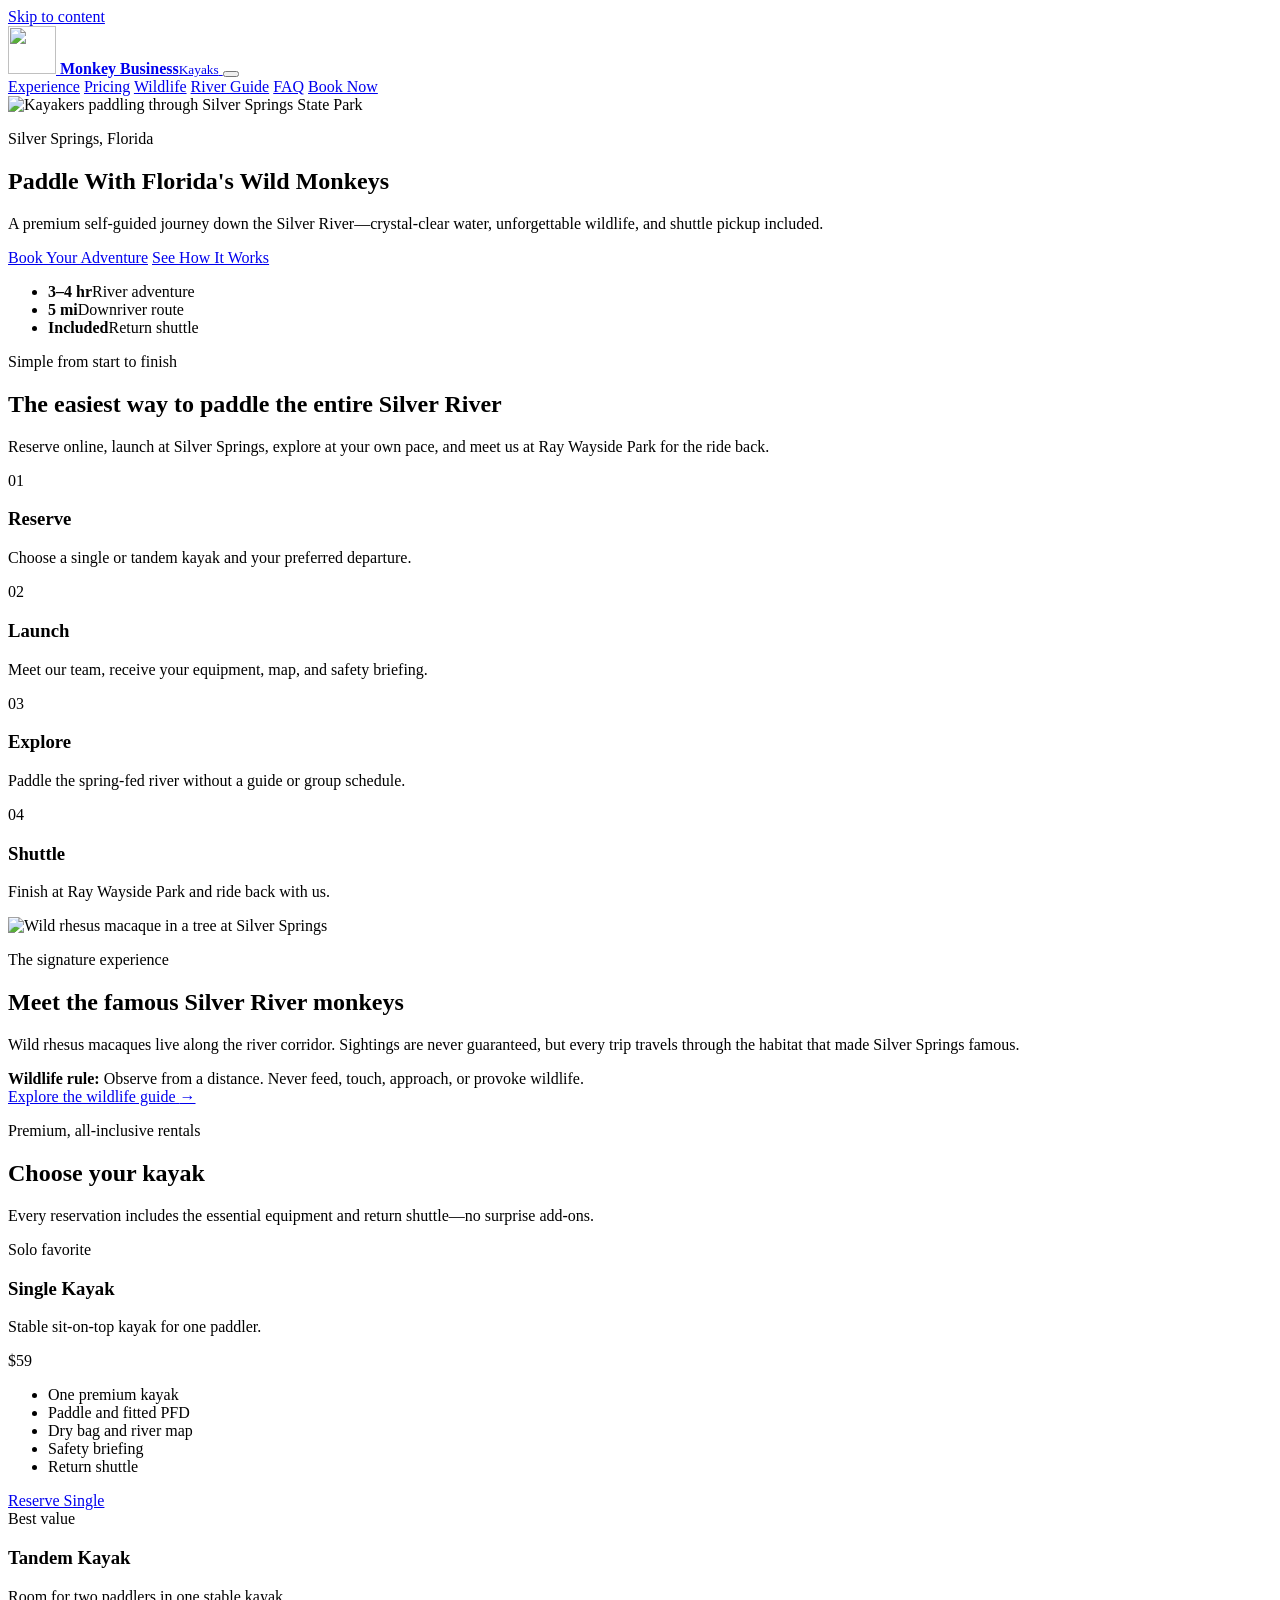
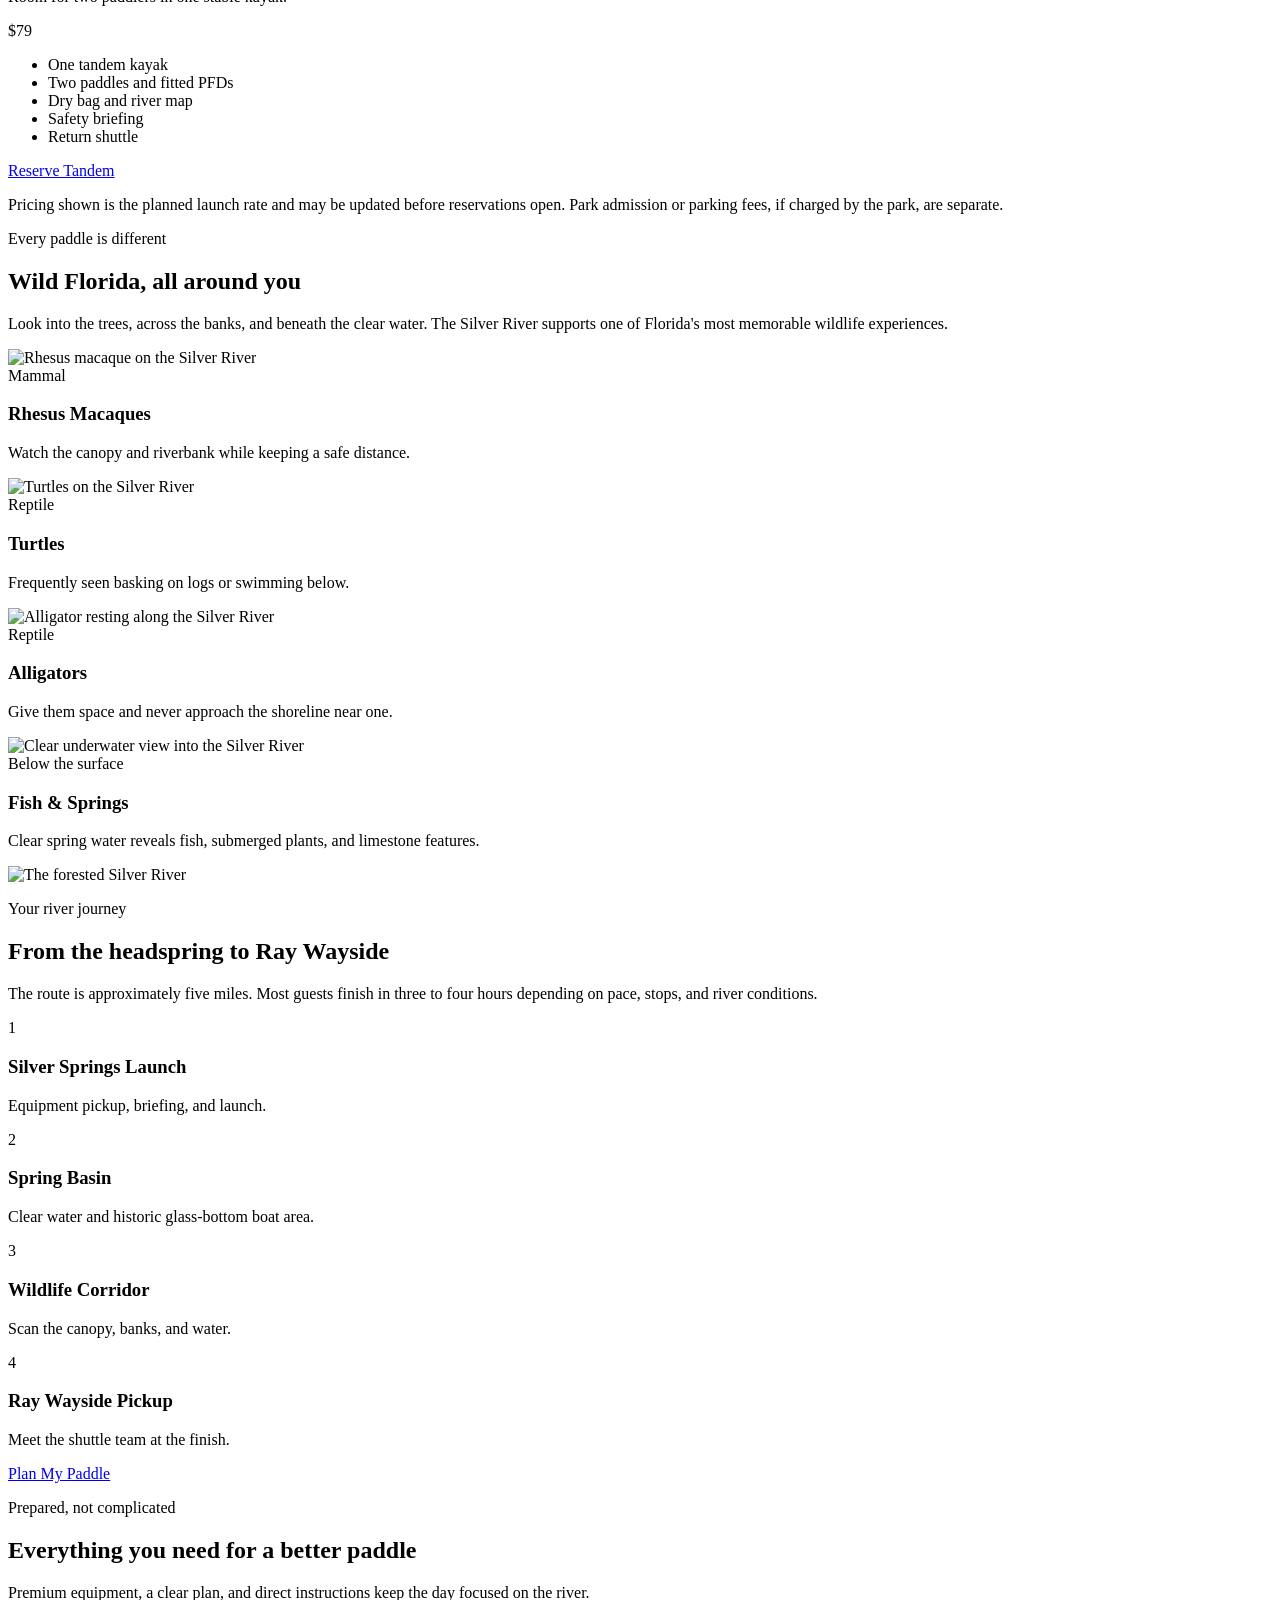
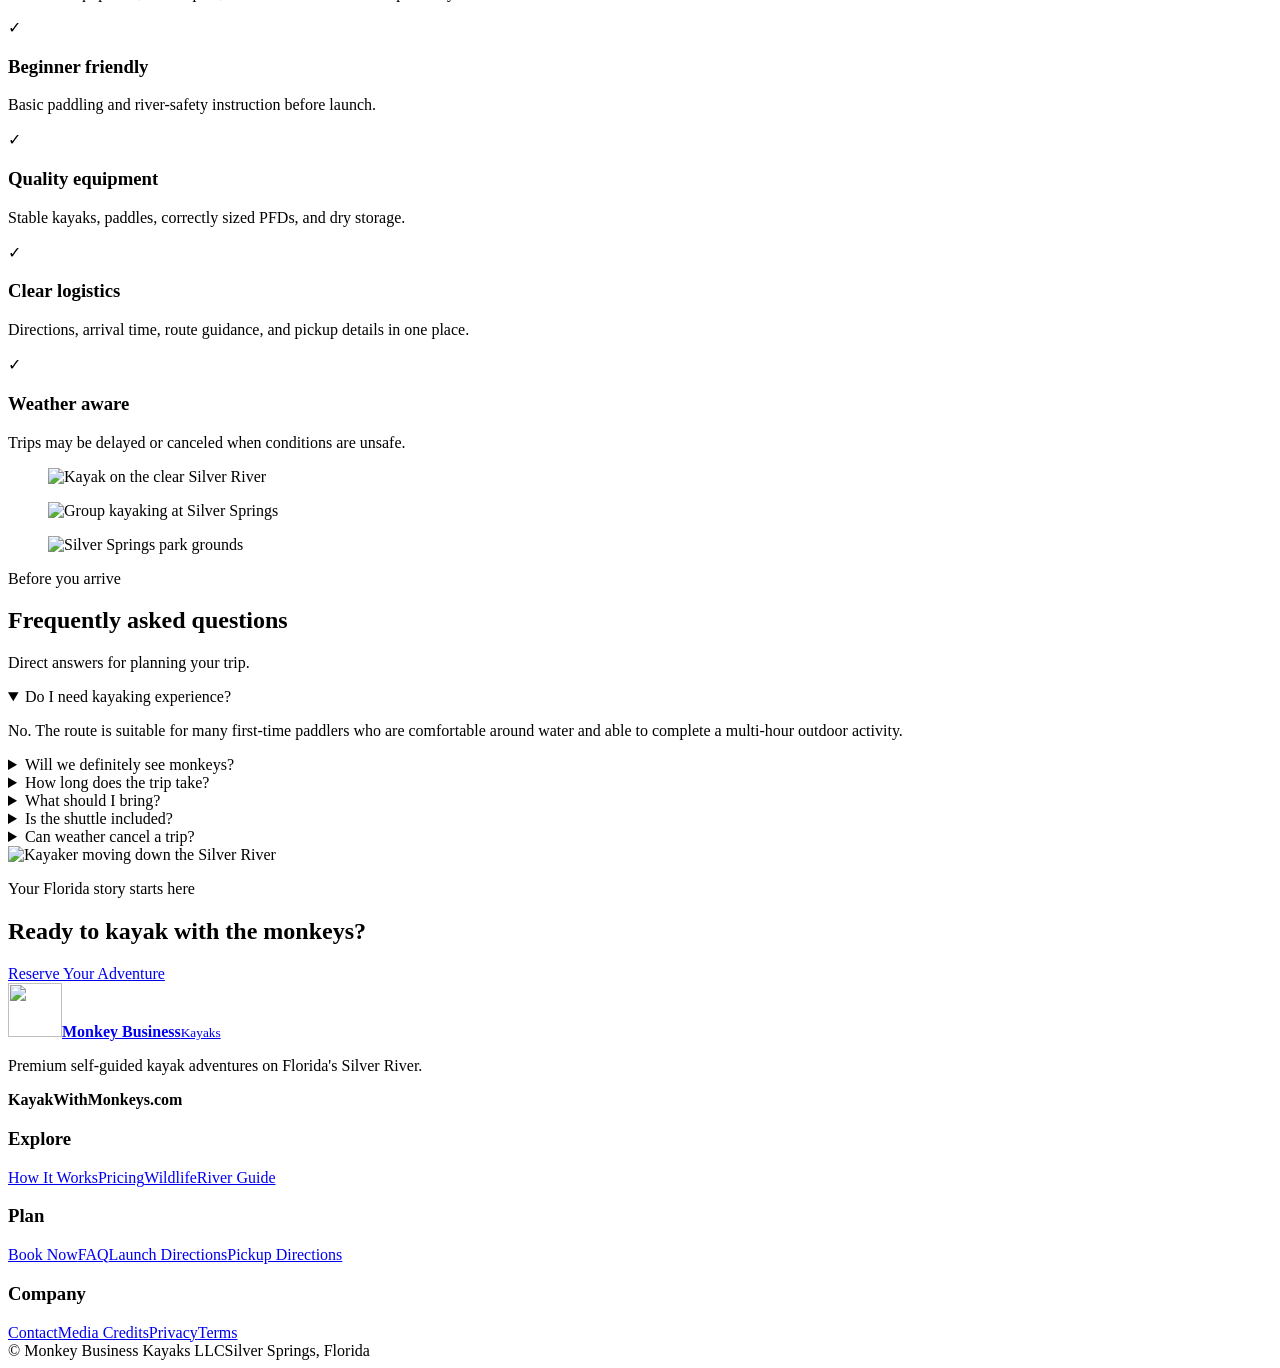
==== index.html @ 2c268594 "Add files via upload" ====
<!doctype html>
<html lang="en">
<head>
  <meta charset="utf-8" />
  <meta name="viewport" content="width=device-width, initial-scale=1" />
  <title>Monkey Business Kayaks | Silver Springs Kayak Rentals</title>
  <meta name="description" content="Premium self-guided kayak rentals on Florida's Silver River. Launch at Silver Springs, paddle at your own pace, and finish with convenient shuttle pickup at Ray Wayside Park." />
  <meta name="theme-color" content="#0b302b" />
  <meta property="og:title" content="Paddle With Florida's Wild Monkeys" />
  <meta property="og:description" content="Self-guided Silver River kayak adventures with shuttle pickup included." />
  <meta property="og:image" content="assets/images/hero-kayakers.jpg" />
  <link rel="canonical" href="https://kayakwithmonkeys.com/" />
  <link rel="icon" href="assets/logo-mark.svg" type="image/svg+xml" />
  <link rel="stylesheet" href="assets/styles.css" />
  <script defer src="assets/script.js"></script>
  <script type="application/ld+json">
  {
    "@context": "https://schema.org",
    "@type": "SportsActivityLocation",
    "name": "Monkey Business Kayaks LLC",
    "url": "https://kayakwithmonkeys.com",
    "description": "Self-guided kayak rentals on the Silver River with shuttle pickup at Ray Wayside Park.",
    "areaServed": "Silver Springs, Florida",
    "priceRange": "$59-$79"
  }
  </script>
</head>
<body>
  <a class="skip-link" href="#main">Skip to content</a>

  <header class="site-header" id="site-header">
    <div class="container nav-wrap">
      <a class="brand" href="#top" aria-label="Monkey Business Kayaks home">
        <img src="assets/logo-mark.svg" alt="" width="48" height="48" />
        <span><strong>Monkey Business</strong><small>Kayaks</small></span>
      </a>
      <button class="menu-toggle" aria-expanded="false" aria-controls="primary-nav" aria-label="Open navigation">
        <span></span><span></span><span></span>
      </button>
      <nav id="primary-nav" class="primary-nav" aria-label="Primary navigation">
        <a href="#experience">Experience</a>
        <a href="#pricing">Pricing</a>
        <a href="#wildlife">Wildlife</a>
        <a href="#river">River Guide</a>
        <a href="#faq">FAQ</a>
        <a class="button button-small" href="book.html">Book Now</a>
      </nav>
    </div>
  </header>

  <main id="main">
    <section class="hero" id="top" aria-labelledby="hero-title">
      <img class="hero-media" src="assets/images/hero-kayakers.jpg" alt="Kayakers paddling through Silver Springs State Park" />
      <div class="hero-overlay"></div>
      <div class="container hero-content">
        <p class="eyebrow">Silver Springs, Florida</p>
        <h1 id="hero-title">Paddle With Florida's Wild Monkeys</h1>
        <p class="hero-copy">A premium self-guided journey down the Silver River—crystal-clear water, unforgettable wildlife, and shuttle pickup included.</p>
        <div class="hero-actions">
          <a class="button" href="book.html">Book Your Adventure</a>
          <a class="button button-ghost" href="#experience">See How It Works</a>
        </div>
        <ul class="hero-badges" aria-label="Trip highlights">
          <li><strong>3–4 hr</strong><span>River adventure</span></li>
          <li><strong>5 mi</strong><span>Downriver route</span></li>
          <li><strong>Included</strong><span>Return shuttle</span></li>
        </ul>
      </div>
      <a class="scroll-cue" href="#experience" aria-label="Scroll to experience"><span></span></a>
    </section>

    <section class="section section-light" id="experience">
      <div class="container">
        <div class="section-heading narrow">
          <p class="eyebrow dark">Simple from start to finish</p>
          <h2>The easiest way to paddle the entire Silver River</h2>
          <p>Reserve online, launch at Silver Springs, explore at your own pace, and meet us at Ray Wayside Park for the ride back.</p>
        </div>
        <div class="steps">
          <article class="step"><span>01</span><div><h3>Reserve</h3><p>Choose a single or tandem kayak and your preferred departure.</p></div></article>
          <article class="step"><span>02</span><div><h3>Launch</h3><p>Meet our team, receive your equipment, map, and safety briefing.</p></div></article>
          <article class="step"><span>03</span><div><h3>Explore</h3><p>Paddle the spring-fed river without a guide or group schedule.</p></div></article>
          <article class="step"><span>04</span><div><h3>Shuttle</h3><p>Finish at Ray Wayside Park and ride back with us.</p></div></article>
        </div>
      </div>
    </section>

    <section class="split-feature">
      <div class="split-image"><img src="assets/images/monkey.jpg" alt="Wild rhesus macaque in a tree at Silver Springs" loading="lazy" /></div>
      <div class="split-copy">
        <p class="eyebrow">The signature experience</p>
        <h2>Meet the famous Silver River monkeys</h2>
        <p>Wild rhesus macaques live along the river corridor. Sightings are never guaranteed, but every trip travels through the habitat that made Silver Springs famous.</p>
        <div class="notice"><strong>Wildlife rule:</strong> Observe from a distance. Never feed, touch, approach, or provoke wildlife.</div>
        <a class="text-link" href="#wildlife">Explore the wildlife guide <span>→</span></a>
      </div>
    </section>

    <section class="section section-dark" id="pricing">
      <div class="container">
        <div class="section-heading heading-row">
          <div><p class="eyebrow">Premium, all-inclusive rentals</p><h2>Choose your kayak</h2></div>
          <p>Every reservation includes the essential equipment and return shuttle—no surprise add-ons.</p>
        </div>
        <div class="pricing-grid">
          <article class="price-card">
            <div class="price-card-top"><span class="tag">Solo favorite</span><h3>Single Kayak</h3><p>Stable sit-on-top kayak for one paddler.</p></div>
            <div class="price"><span>$</span>59</div>
            <ul><li>One premium kayak</li><li>Paddle and fitted PFD</li><li>Dry bag and river map</li><li>Safety briefing</li><li>Return shuttle</li></ul>
            <a class="button button-full" href="book.html?type=single">Reserve Single</a>
          </article>
          <article class="price-card featured">
            <div class="price-card-top"><span class="tag">Best value</span><h3>Tandem Kayak</h3><p>Room for two paddlers in one stable kayak.</p></div>
            <div class="price"><span>$</span>79</div>
            <ul><li>One tandem kayak</li><li>Two paddles and fitted PFDs</li><li>Dry bag and river map</li><li>Safety briefing</li><li>Return shuttle</li></ul>
            <a class="button button-full" href="book.html?type=tandem">Reserve Tandem</a>
          </article>
        </div>
        <p class="fine-print">Pricing shown is the planned launch rate and may be updated before reservations open. Park admission or parking fees, if charged by the park, are separate.</p>
      </div>
    </section>

    <section class="section section-light" id="wildlife">
      <div class="container">
        <div class="section-heading narrow"><p class="eyebrow dark">Every paddle is different</p><h2>Wild Florida, all around you</h2><p>Look into the trees, across the banks, and beneath the clear water. The Silver River supports one of Florida's most memorable wildlife experiences.</p></div>
        <div class="wildlife-grid">
          <article class="wild-card wild-card-large"><img src="assets/images/monkey.jpg" alt="Rhesus macaque on the Silver River" loading="lazy" /><div><span>Mammal</span><h3>Rhesus Macaques</h3><p>Watch the canopy and riverbank while keeping a safe distance.</p></div></article>
          <article class="wild-card"><img src="assets/images/turtles.jpg" alt="Turtles on the Silver River" loading="lazy" /><div><span>Reptile</span><h3>Turtles</h3><p>Frequently seen basking on logs or swimming below.</p></div></article>
          <article class="wild-card"><img src="assets/images/alligator.jpg" alt="Alligator resting along the Silver River" loading="lazy" /><div><span>Reptile</span><h3>Alligators</h3><p>Give them space and never approach the shoreline near one.</p></div></article>
          <article class="wild-card wild-card-wide"><img src="assets/images/underwater.jpg" alt="Clear underwater view into the Silver River" loading="lazy" /><div><span>Below the surface</span><h3>Fish & Springs</h3><p>Clear spring water reveals fish, submerged plants, and limestone features.</p></div></article>
        </div>
      </div>
    </section>

    <section class="river-section" id="river">
      <img class="river-bg" src="assets/images/river.jpg" alt="The forested Silver River" loading="lazy" />
      <div class="river-overlay"></div>
      <div class="container river-content">
        <div class="section-heading left"><p class="eyebrow">Your river journey</p><h2>From the headspring to Ray Wayside</h2><p>The route is approximately five miles. Most guests finish in three to four hours depending on pace, stops, and river conditions.</p></div>
        <div class="route" role="list" aria-label="Silver River route">
          <div class="route-line"></div>
          <article role="listitem"><span>1</span><div><h3>Silver Springs Launch</h3><p>Equipment pickup, briefing, and launch.</p></div></article>
          <article role="listitem"><span>2</span><div><h3>Spring Basin</h3><p>Clear water and historic glass-bottom boat area.</p></div></article>
          <article role="listitem"><span>3</span><div><h3>Wildlife Corridor</h3><p>Scan the canopy, banks, and water.</p></div></article>
          <article role="listitem"><span>4</span><div><h3>Ray Wayside Pickup</h3><p>Meet the shuttle team at the finish.</p></div></article>
        </div>
        <a class="button" href="book.html">Plan My Paddle</a>
      </div>
    </section>

    <section class="section section-light safety-section">
      <div class="container safety-grid">
        <div><p class="eyebrow dark">Prepared, not complicated</p><h2>Everything you need for a better paddle</h2><p>Premium equipment, a clear plan, and direct instructions keep the day focused on the river.</p></div>
        <div class="feature-list">
          <article><span>✓</span><div><h3>Beginner friendly</h3><p>Basic paddling and river-safety instruction before launch.</p></div></article>
          <article><span>✓</span><div><h3>Quality equipment</h3><p>Stable kayaks, paddles, correctly sized PFDs, and dry storage.</p></div></article>
          <article><span>✓</span><div><h3>Clear logistics</h3><p>Directions, arrival time, route guidance, and pickup details in one place.</p></div></article>
          <article><span>✓</span><div><h3>Weather aware</h3><p>Trips may be delayed or canceled when conditions are unsafe.</p></div></article>
        </div>
      </div>
    </section>

    <section class="gallery-strip" aria-label="Silver Springs gallery">
      <figure><img src="assets/images/kayak-river.jpg" alt="Kayak on the clear Silver River" loading="lazy" /></figure>
      <figure><img src="assets/images/hero-kayakers.jpg" alt="Group kayaking at Silver Springs" loading="lazy" /></figure>
      <figure><img src="assets/images/silver-springs.jpg" alt="Silver Springs park grounds" loading="lazy" /></figure>
    </section>

    <section class="section section-light" id="faq">
      <div class="container faq-layout">
        <div class="section-heading left sticky-heading"><p class="eyebrow dark">Before you arrive</p><h2>Frequently asked questions</h2><p>Direct answers for planning your trip.</p></div>
        <div class="faq-list">
          <details open><summary>Do I need kayaking experience?</summary><p>No. The route is suitable for many first-time paddlers who are comfortable around water and able to complete a multi-hour outdoor activity.</p></details>
          <details><summary>Will we definitely see monkeys?</summary><p>No wildlife sighting is guaranteed. Monkeys are wild animals that move throughout the river corridor.</p></details>
          <details><summary>How long does the trip take?</summary><p>Most guests take approximately three to four hours to complete the five-mile downriver route.</p></details>
          <details><summary>What should I bring?</summary><p>Bring drinking water, sunscreen, a hat, sunglasses with a retainer, water shoes, weather-appropriate clothing, and a small snack.</p></details>
          <details><summary>Is the shuttle included?</summary><p>Yes. The planned rental price includes pickup at Ray Wayside Park and transportation back to the launch area.</p></details>
          <details><summary>Can weather cancel a trip?</summary><p>Yes. Lightning, high winds, flooding, severe weather, or unsafe operating conditions may require a delay, reschedule, or cancellation.</p></details>
        </div>
      </div>
    </section>

    <section class="cta-section">
      <img src="assets/images/kayak-river.jpg" alt="Kayaker moving down the Silver River" loading="lazy" />
      <div class="cta-overlay"></div>
      <div class="container cta-content"><p class="eyebrow">Your Florida story starts here</p><h2>Ready to kayak with the monkeys?</h2><a class="button" href="book.html">Reserve Your Adventure</a></div>
    </section>
  </main>

  <footer class="site-footer">
    <div class="container footer-grid">
      <div class="footer-brand"><a class="brand" href="#top"><img src="assets/logo-mark.svg" alt="" width="54" height="54" /><span><strong>Monkey Business</strong><small>Kayaks</small></span></a><p>Premium self-guided kayak adventures on Florida's Silver River.</p><strong>KayakWithMonkeys.com</strong></div>
      <div><h3>Explore</h3><a href="#experience">How It Works</a><a href="#pricing">Pricing</a><a href="#wildlife">Wildlife</a><a href="#river">River Guide</a></div>
      <div><h3>Plan</h3><a href="book.html">Book Now</a><a href="#faq">FAQ</a><a href="https://maps.google.com/?q=Silver+Springs+State+Park+Florida" target="_blank" rel="noopener">Launch Directions</a><a href="https://maps.google.com/?q=Ray+Wayside+Park+Florida" target="_blank" rel="noopener">Pickup Directions</a></div>
      <div><h3>Company</h3><a href="mailto:info@kayakwithmonkeys.com">Contact</a><a href="media-credits.html">Media Credits</a><a href="privacy.html">Privacy</a><a href="terms.html">Terms</a></div>
    </div>
    <div class="container footer-bottom"><span>© <span id="year"></span> Monkey Business Kayaks LLC</span><span>Silver Springs, Florida</span></div>
  </footer>
</body>
</html>
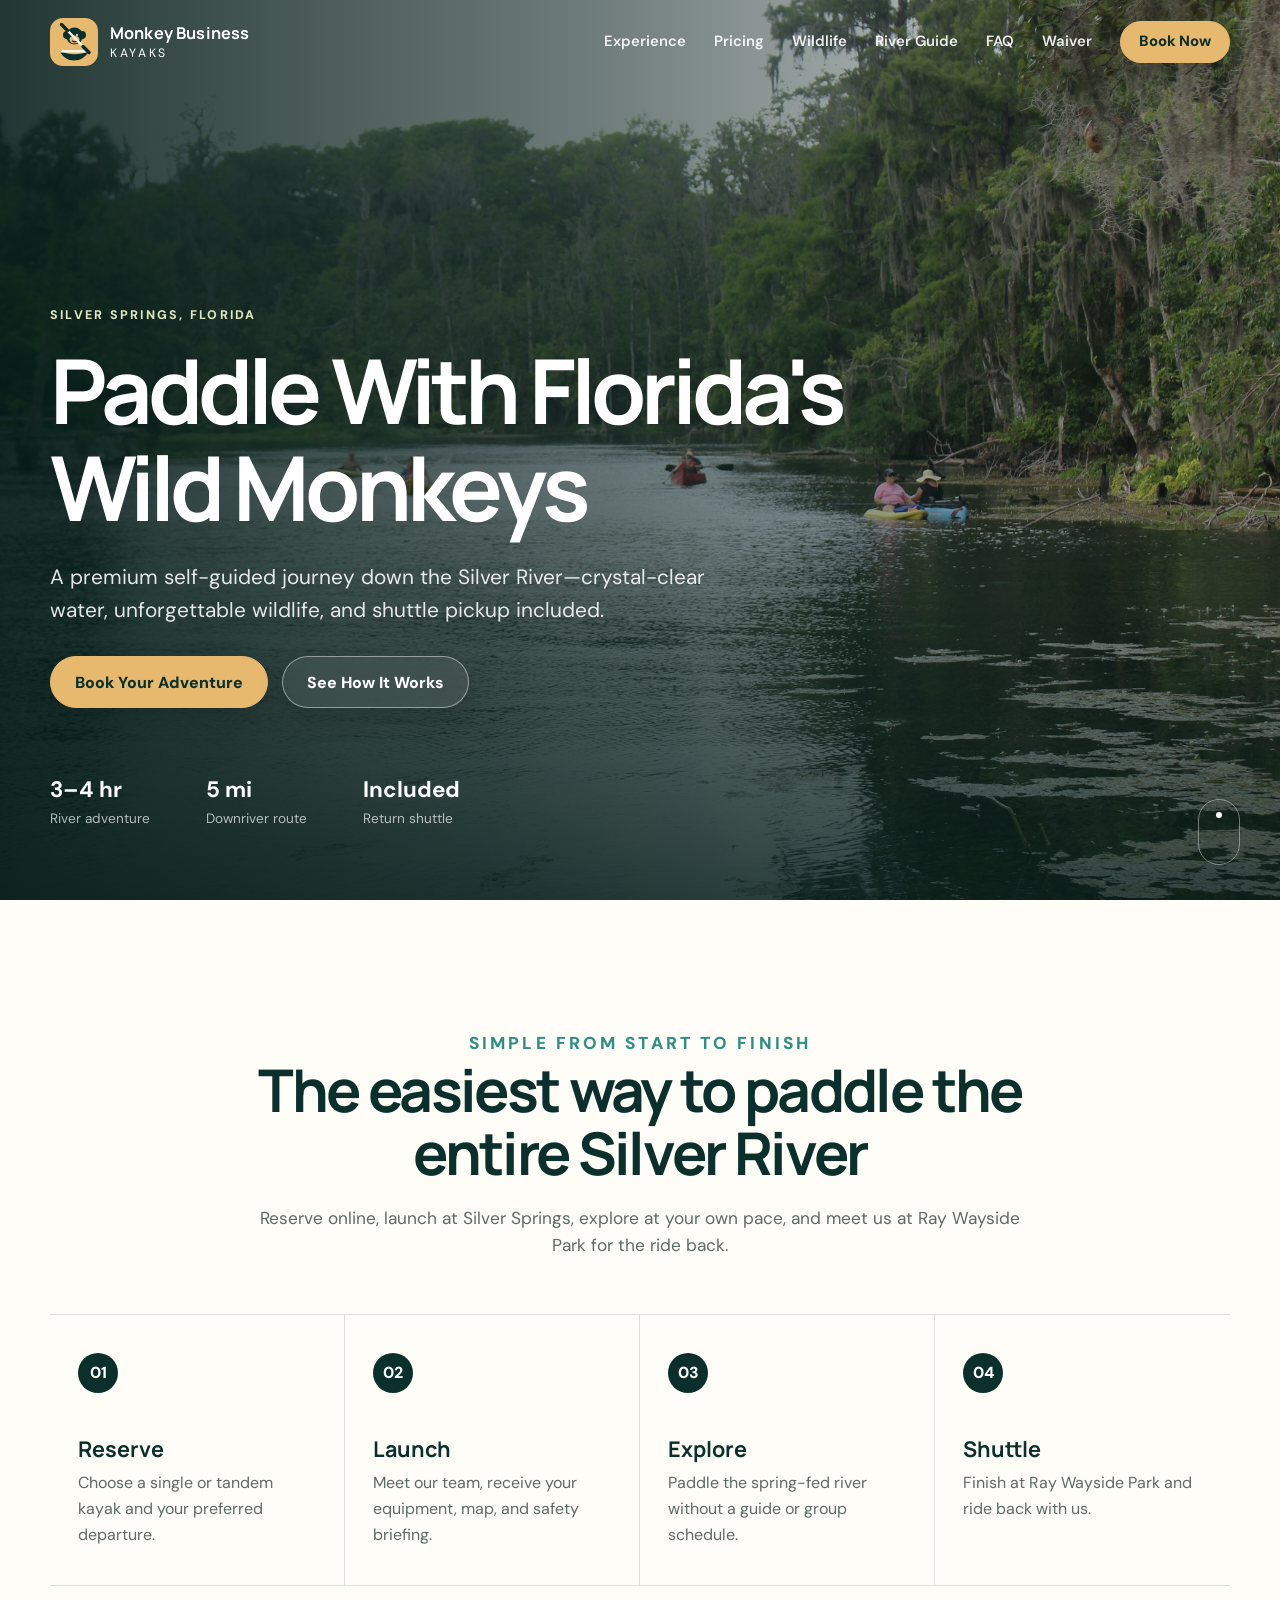
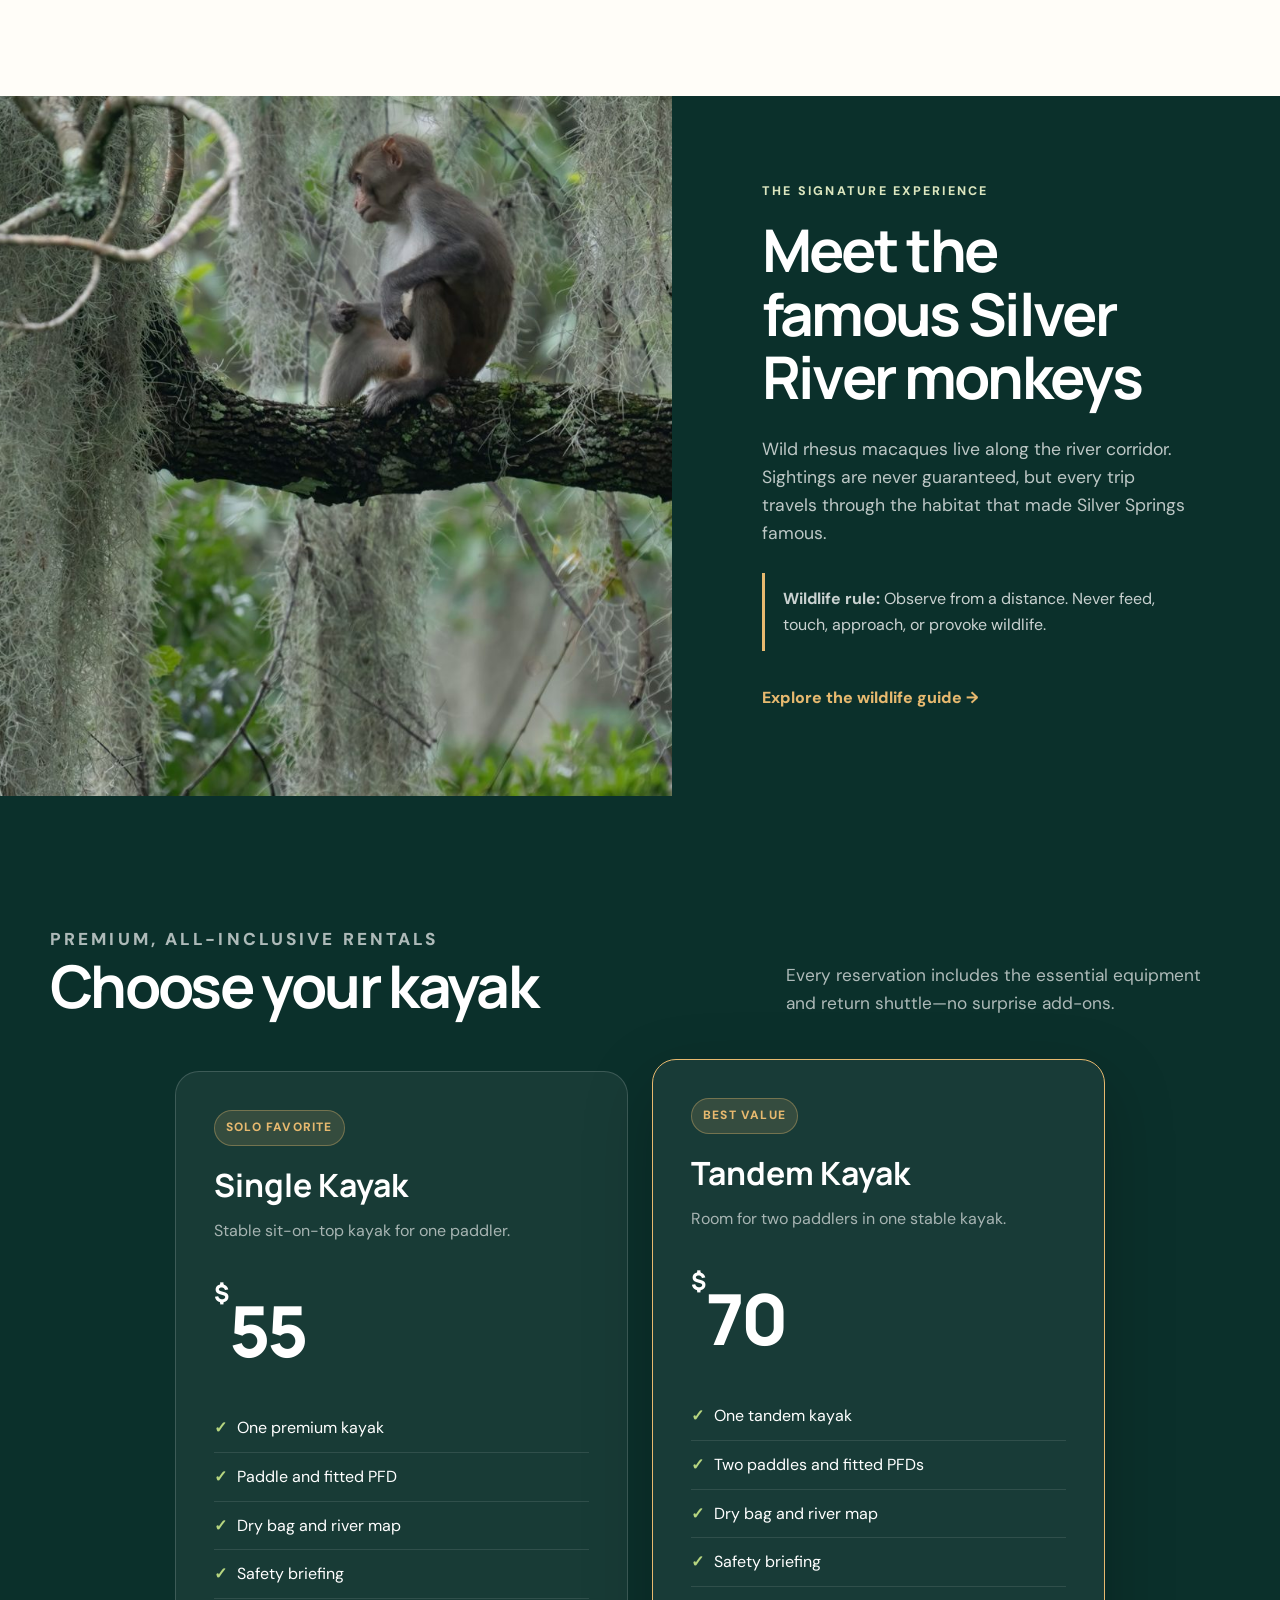
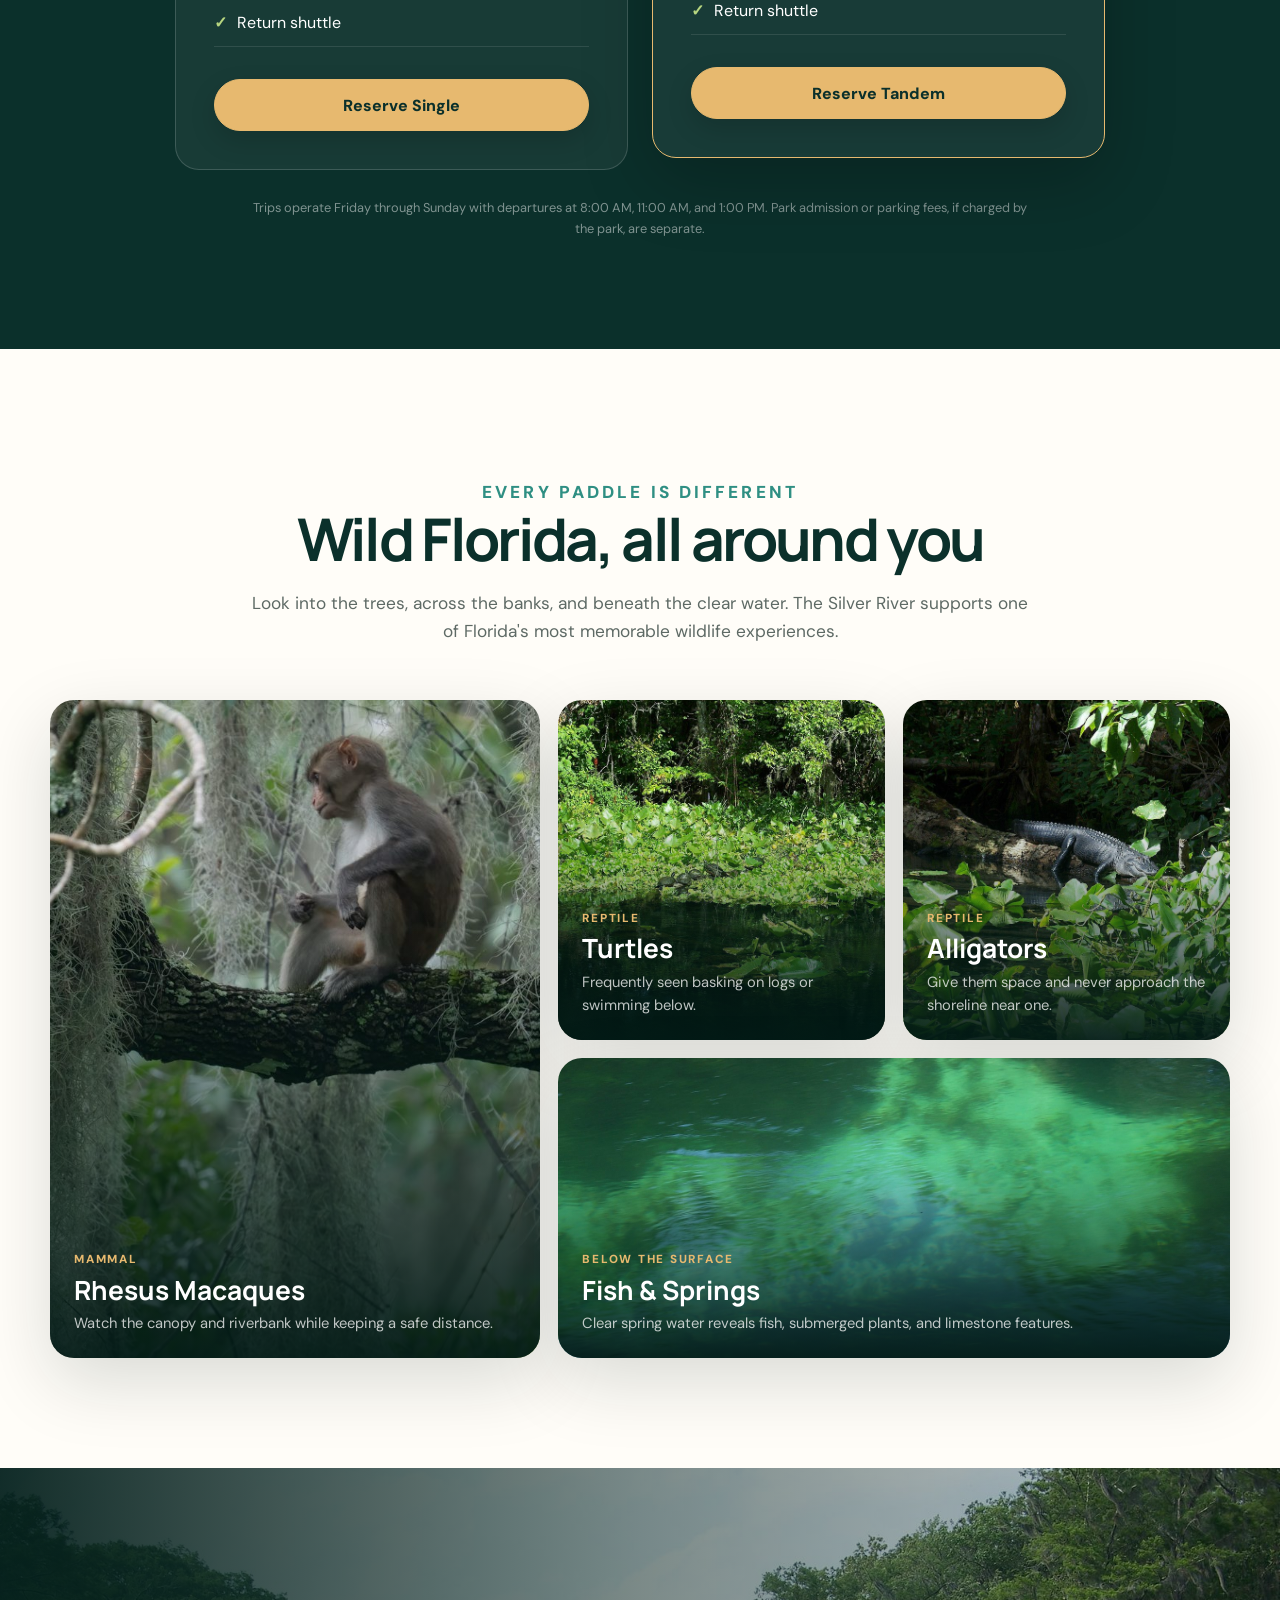
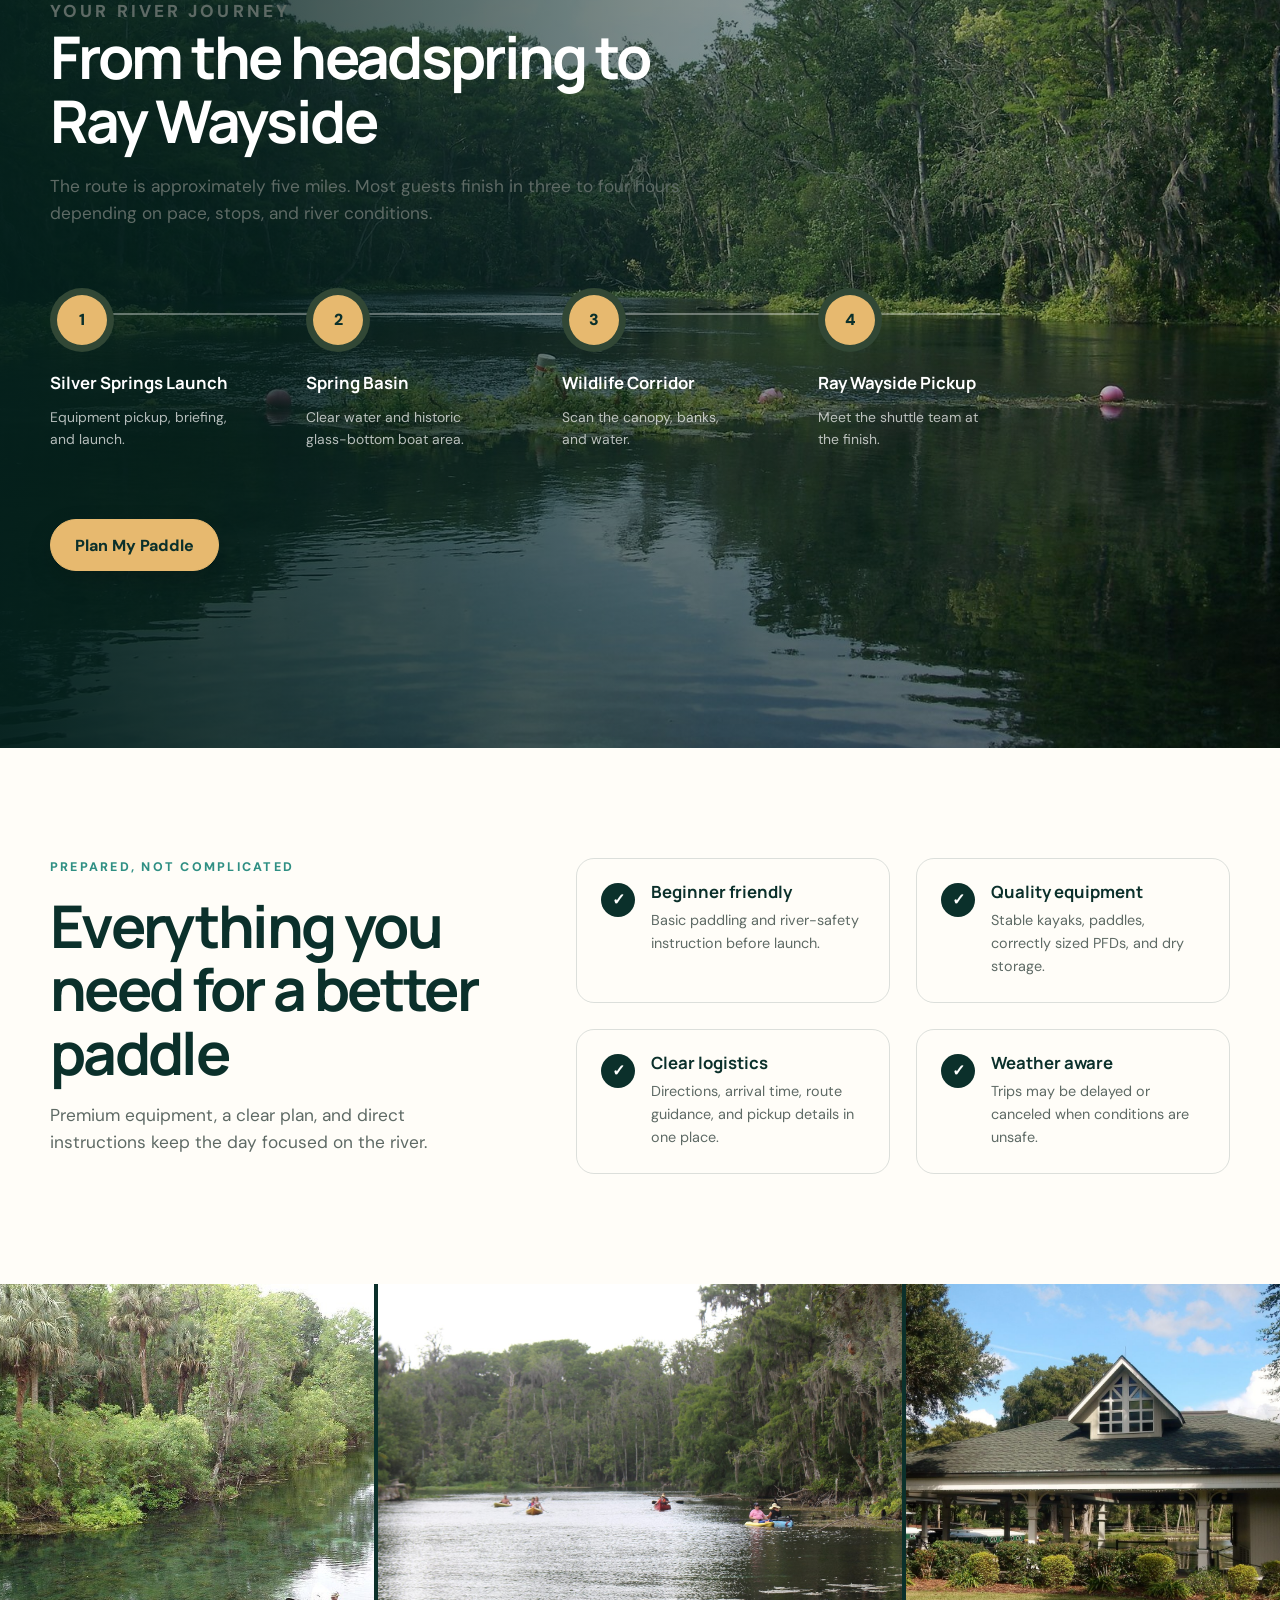
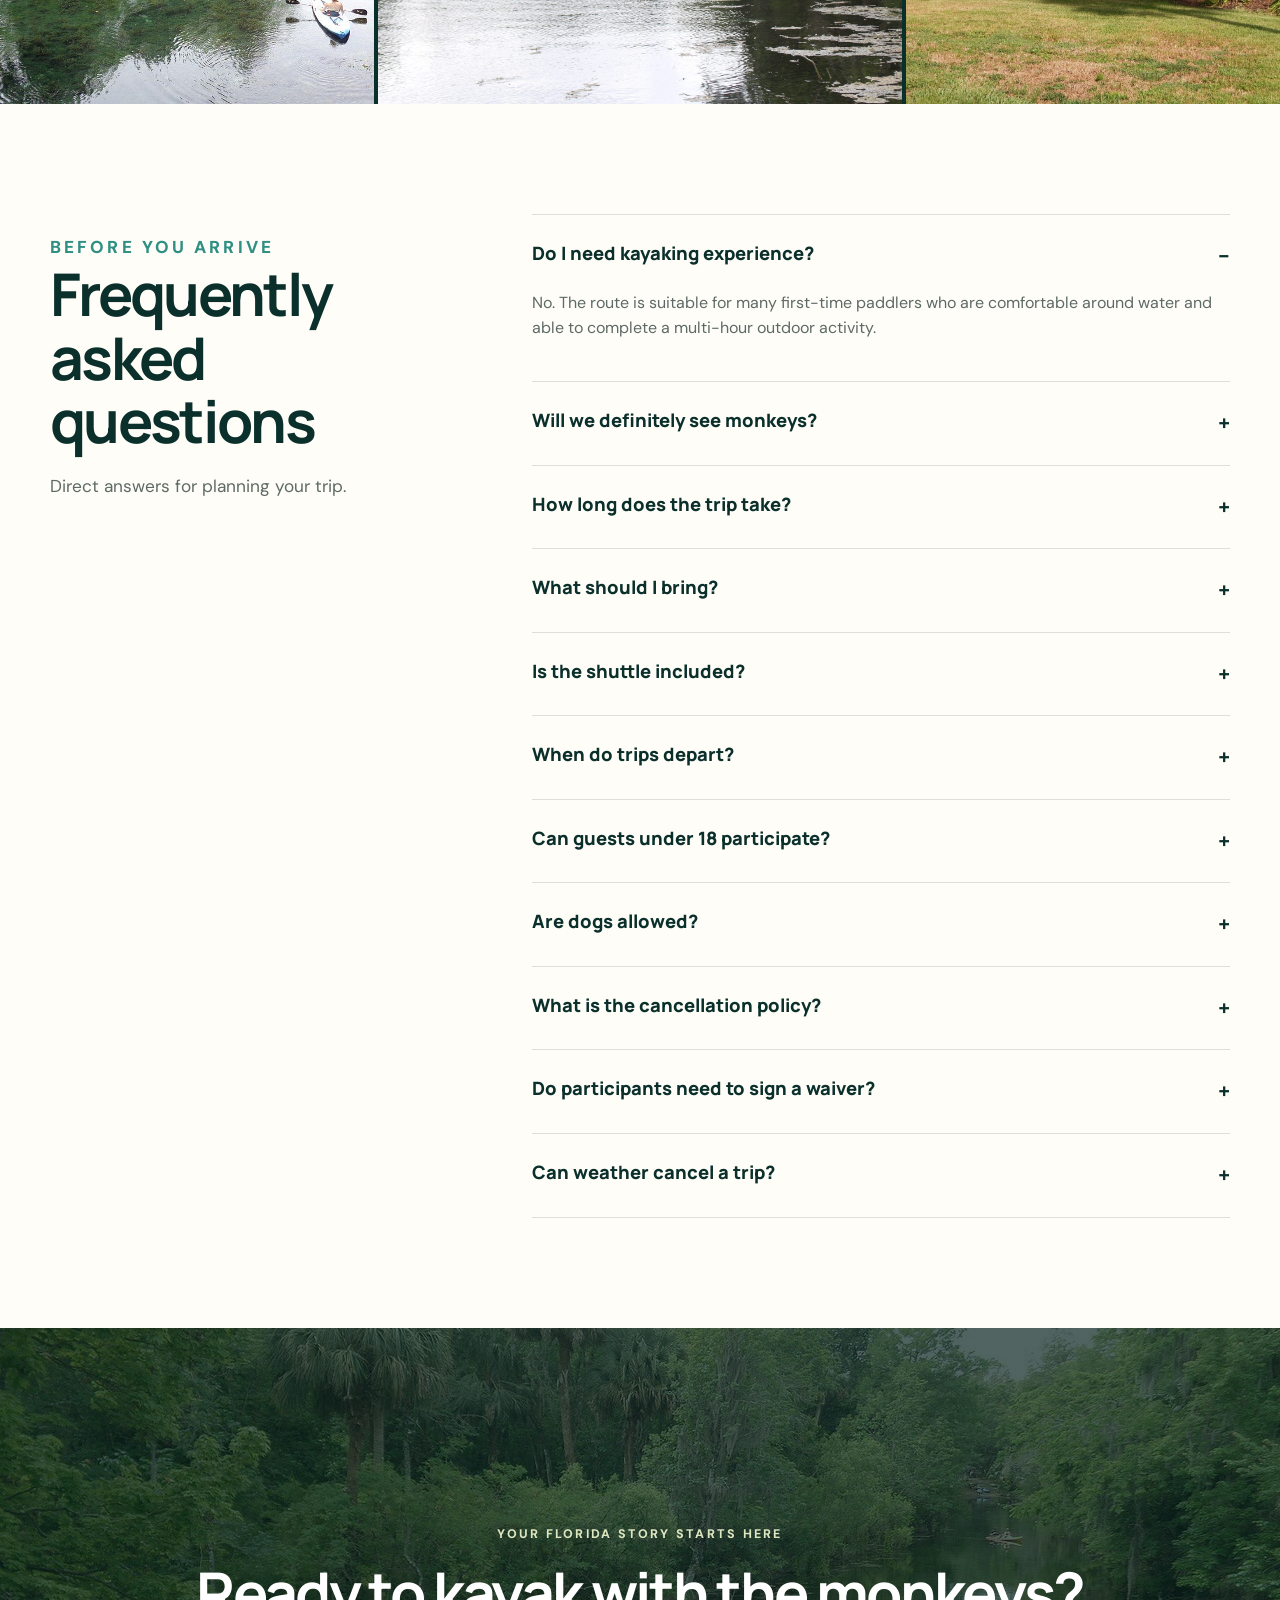
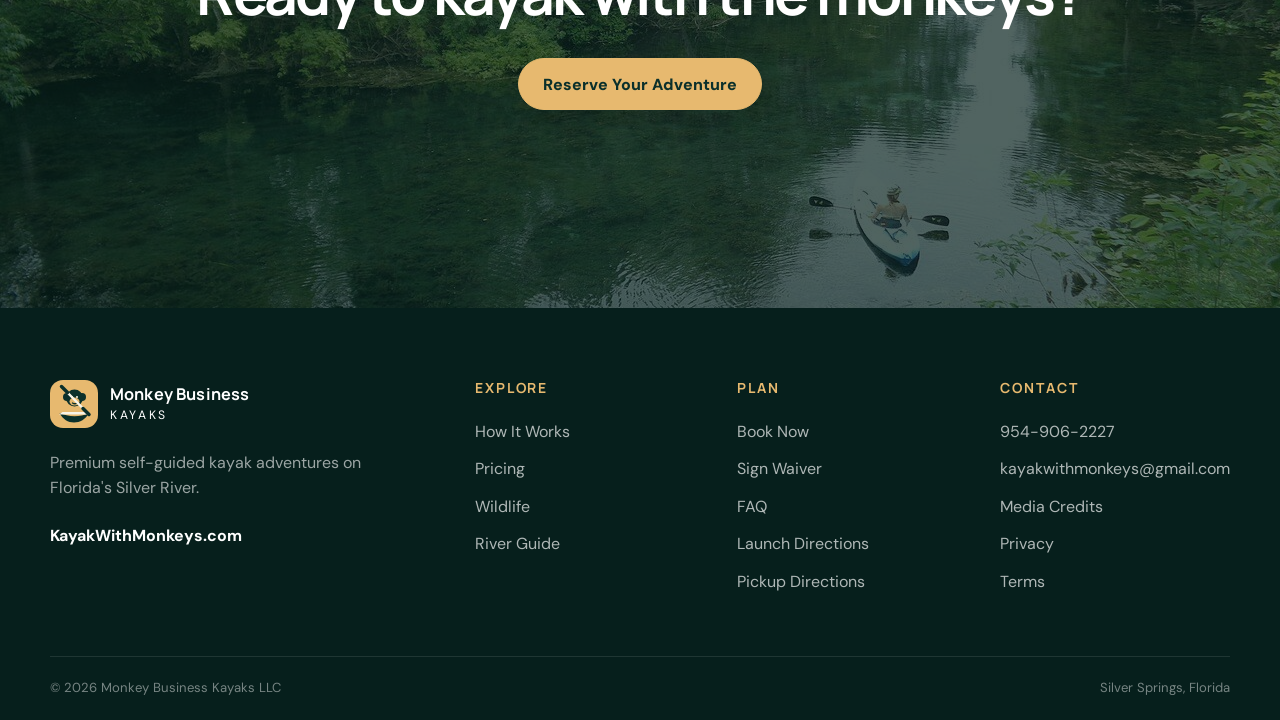
==== commit a25fbbe3: "Add files via upload" ====
--- a/index.html
+++ b/index.html
@@ -21,7 +21,9 @@
     "url": "https://kayakwithmonkeys.com",
     "description": "Self-guided kayak rentals on the Silver River with shuttle pickup at Ray Wayside Park.",
     "areaServed": "Silver Springs, Florida",
-    "priceRange": "$59-$79"
+    "priceRange": "$55-$70",
+    "telephone": "+1-954-906-2227",
+    "email": "kayakwithmonkeys@gmail.com"
   }
   </script>
 </head>
@@ -43,6 +45,7 @@
         <a href="#wildlife">Wildlife</a>
         <a href="#river">River Guide</a>
         <a href="#faq">FAQ</a>
+        <a href="waiver.html">Waiver</a>
         <a class="button button-small" href="book.html">Book Now</a>
       </nav>
     </div>
@@ -105,18 +108,18 @@
         <div class="pricing-grid">
           <article class="price-card">
             <div class="price-card-top"><span class="tag">Solo favorite</span><h3>Single Kayak</h3><p>Stable sit-on-top kayak for one paddler.</p></div>
-            <div class="price"><span>$</span>59</div>
+            <div class="price"><span>$</span>55</div>
             <ul><li>One premium kayak</li><li>Paddle and fitted PFD</li><li>Dry bag and river map</li><li>Safety briefing</li><li>Return shuttle</li></ul>
             <a class="button button-full" href="book.html?type=single">Reserve Single</a>
           </article>
           <article class="price-card featured">
             <div class="price-card-top"><span class="tag">Best value</span><h3>Tandem Kayak</h3><p>Room for two paddlers in one stable kayak.</p></div>
-            <div class="price"><span>$</span>79</div>
+            <div class="price"><span>$</span>70</div>
             <ul><li>One tandem kayak</li><li>Two paddles and fitted PFDs</li><li>Dry bag and river map</li><li>Safety briefing</li><li>Return shuttle</li></ul>
             <a class="button button-full" href="book.html?type=tandem">Reserve Tandem</a>
           </article>
         </div>
-        <p class="fine-print">Pricing shown is the planned launch rate and may be updated before reservations open. Park admission or parking fees, if charged by the park, are separate.</p>
+        <p class="fine-print">Trips operate Friday through Sunday with departures at 8:00 AM, 11:00 AM, and 1:00 PM. Park admission or parking fees, if charged by the park, are separate.</p>
       </div>
     </section>
 
@@ -175,7 +178,12 @@
           <details><summary>How long does the trip take?</summary><p>Most guests take approximately three to four hours to complete the five-mile downriver route.</p></details>
           <details><summary>What should I bring?</summary><p>Bring drinking water, sunscreen, a hat, sunglasses with a retainer, water shoes, weather-appropriate clothing, and a small snack.</p></details>
           <details><summary>Is the shuttle included?</summary><p>Yes. The planned rental price includes pickup at Ray Wayside Park and transportation back to the launch area.</p></details>
-          <details><summary>Can weather cancel a trip?</summary><p>Yes. Lightning, high winds, flooding, severe weather, or unsafe operating conditions may require a delay, reschedule, or cancellation.</p></details>
+          <details><summary>When do trips depart?</summary><p>Trips operate Friday through Sunday with scheduled departures at 8:00 AM, 11:00 AM, and 1:00 PM.</p></details>
+          <details><summary>Can guests under 18 participate?</summary><p>Yes. Anyone under 18 must be accompanied by a responsible adult.</p></details>
+          <details><summary>Are dogs allowed?</summary><p>No. Dogs and other pets are not permitted on Monkey Business Kayaks trips.</p></details>
+          <details><summary>What is the cancellation policy?</summary><p>Reservations are non-refundable. When a trip qualifies for rescheduling, a raincheck is issued instead of a refund.</p></details>
+          <details><summary>Do participants need to sign a waiver?</summary><p>Yes. Every adult participant must complete the digital liability waiver before launch. A parent or legal guardian must complete the minor section for each participant under 18. <a href="waiver.html" style="text-decoration:underline;font-weight:700">Open the waiver</a>.</p></details>
+          <details><summary>Can weather cancel a trip?</summary><p>Yes. Lightning, high winds, flooding, severe weather, or unsafe operating conditions may require a delay, cancellation, or raincheck.</p></details>
         </div>
       </div>
     </section>
@@ -191,8 +199,8 @@
     <div class="container footer-grid">
       <div class="footer-brand"><a class="brand" href="#top"><img src="assets/logo-mark.svg" alt="" width="54" height="54" /><span><strong>Monkey Business</strong><small>Kayaks</small></span></a><p>Premium self-guided kayak adventures on Florida's Silver River.</p><strong>KayakWithMonkeys.com</strong></div>
       <div><h3>Explore</h3><a href="#experience">How It Works</a><a href="#pricing">Pricing</a><a href="#wildlife">Wildlife</a><a href="#river">River Guide</a></div>
-      <div><h3>Plan</h3><a href="book.html">Book Now</a><a href="#faq">FAQ</a><a href="https://maps.google.com/?q=Silver+Springs+State+Park+Florida" target="_blank" rel="noopener">Launch Directions</a><a href="https://maps.google.com/?q=Ray+Wayside+Park+Florida" target="_blank" rel="noopener">Pickup Directions</a></div>
-      <div><h3>Company</h3><a href="mailto:info@kayakwithmonkeys.com">Contact</a><a href="media-credits.html">Media Credits</a><a href="privacy.html">Privacy</a><a href="terms.html">Terms</a></div>
+      <div><h3>Plan</h3><a href="book.html">Book Now</a><a href="waiver.html">Sign Waiver</a><a href="#faq">FAQ</a><a href="https://maps.google.com/?q=Silver+Springs+State+Park+Florida" target="_blank" rel="noopener">Launch Directions</a><a href="https://maps.google.com/?q=Ray+Wayside+Park+Florida" target="_blank" rel="noopener">Pickup Directions</a></div>
+      <div><h3>Contact</h3><a href="tel:+19549062227">954-906-2227</a><a href="mailto:kayakwithmonkeys@gmail.com">kayakwithmonkeys@gmail.com</a><a href="media-credits.html">Media Credits</a><a href="privacy.html">Privacy</a><a href="terms.html">Terms</a></div>
     </div>
     <div class="container footer-bottom"><span>© <span id="year"></span> Monkey Business Kayaks LLC</span><span>Silver Springs, Florida</span></div>
   </footer>
--- a/assets/styles.css
+++ b/assets/styles.css
@@ -0,0 +1,8 @@
+@import url('https://fonts.googleapis.com/css2?family=DM+Sans:wght@400;500;600;700&family=Manrope:wght@500;600;700;800&display=swap');
+
+:root{--ink:#0b302b;--ink-2:#123e37;--spring:#2f8f83;--lime:#b7d680;--sand:#e7b96f;--cream:#f8f4e8;--paper:#fffdf8;--muted:#5e6a65;--line:rgba(11,48,43,.14);--shadow:0 24px 70px rgba(4,28,24,.15);--radius:24px;--container:min(1180px,calc(100% - 40px))}
+*{box-sizing:border-box}html{scroll-behavior:smooth}body{margin:0;background:var(--paper);color:var(--ink);font-family:"DM Sans",sans-serif;line-height:1.6}img{display:block;max-width:100%}a{color:inherit;text-decoration:none}button{font:inherit}.container{width:var(--container);margin-inline:auto}.skip-link{position:fixed;left:16px;top:-80px;background:#fff;color:#000;padding:10px 14px;z-index:9999}.skip-link:focus{top:16px}.site-header{position:fixed;inset:0 0 auto;z-index:100;padding:18px 0;transition:.25s}.site-header.scrolled{background:rgba(8,37,33,.92);backdrop-filter:blur(16px);padding:10px 0;box-shadow:0 10px 35px rgba(0,0,0,.16)}.nav-wrap{display:flex;align-items:center;justify-content:space-between}.brand{display:flex;align-items:center;gap:12px;color:#fff}.brand img{width:48px;height:48px}.brand span{display:flex;flex-direction:column;line-height:1}.brand strong{font-family:Manrope,sans-serif;font-size:1.02rem;letter-spacing:.01em}.brand small{font-size:.76rem;text-transform:uppercase;letter-spacing:.22em;margin-top:6px}.primary-nav{display:flex;align-items:center;gap:28px;color:#fff;font-size:.93rem;font-weight:600}.primary-nav>a:not(.button){opacity:.9}.primary-nav>a:hover{opacity:1}.button{display:inline-flex;align-items:center;justify-content:center;min-height:52px;padding:0 24px;border-radius:999px;background:var(--sand);color:var(--ink);font-weight:800;border:1px solid var(--sand);box-shadow:0 10px 26px rgba(0,0,0,.15);transition:.2s}.button:hover{transform:translateY(-2px);filter:brightness(1.04)}.button-small{min-height:42px;padding:0 18px}.button-ghost{background:rgba(255,255,255,.08);border-color:rgba(255,255,255,.45);color:#fff;backdrop-filter:blur(10px)}.button-full{width:100%}.menu-toggle{display:none;background:none;border:0;padding:10px}.menu-toggle span{display:block;width:25px;height:2px;background:#fff;margin:5px}.hero{position:relative;min-height:100svh;display:grid;align-items:end;overflow:hidden;color:#fff}.hero-media,.hero-overlay{position:absolute;inset:0;width:100%;height:100%}.hero-media{object-fit:cover;object-position:center}.hero-overlay{background:linear-gradient(90deg,rgba(3,27,23,.88) 0%,rgba(3,27,23,.56) 48%,rgba(3,27,23,.1) 100%),linear-gradient(0deg,rgba(3,27,23,.7),transparent 50%)}.hero-content{position:relative;z-index:2;padding:170px 0 70px}.eyebrow{text-transform:uppercase;letter-spacing:.18em;font-size:.78rem;font-weight:800;margin:0 0 16px;color:#dce6bf}.eyebrow.dark{color:var(--spring)}h1,h2,h3{font-family:Manrope,sans-serif;line-height:1.08;margin:0}h1{font-size:clamp(3.3rem,7vw,7rem);max-width:920px;letter-spacing:-.055em}h2{font-size:clamp(2.3rem,4.6vw,4.7rem);letter-spacing:-.045em}.hero-copy{font-size:clamp(1.05rem,2vw,1.3rem);max-width:680px;color:rgba(255,255,255,.88);margin:24px 0 30px}.hero-actions{display:flex;gap:14px;flex-wrap:wrap}.hero-badges{list-style:none;padding:0;margin:64px 0 0;display:flex;gap:56px}.hero-badges li{display:flex;flex-direction:column}.hero-badges strong{font-size:1.4rem}.hero-badges span{font-size:.85rem;color:rgba(255,255,255,.68)}.scroll-cue{position:absolute;z-index:3;right:40px;bottom:35px;width:42px;height:66px;border:1px solid rgba(255,255,255,.4);border-radius:24px}.scroll-cue span{display:block;width:6px;height:6px;background:#fff;border-radius:50%;margin:12px auto;animation:scroll 1.7s infinite}@keyframes scroll{0%{transform:translateY(0);opacity:1}100%{transform:translateY(26px);opacity:0}}.section{padding:110px 0}.section-light{background:var(--paper)}.section-dark{background:var(--ink);color:#fff}.section-heading{margin-bottom:54px}.section-heading.narrow{max-width:780px;margin-inline:auto;text-align:center}.section-heading p{font-size:1.08rem;color:var(--muted);margin:20px auto 0}.section-dark .section-heading p{color:rgba(255,255,255,.67)}.heading-row{display:grid;grid-template-columns:1.2fr .8fr;gap:70px;align-items:end}.steps{display:grid;grid-template-columns:repeat(4,1fr);border-top:1px solid var(--line);border-bottom:1px solid var(--line)}.step{padding:38px 28px;border-right:1px solid var(--line)}.step:last-child{border:0}.step>span{display:inline-grid;place-items:center;width:40px;height:40px;border-radius:50%;background:var(--ink);color:#fff;font-weight:800;margin-bottom:44px}.step h3{font-size:1.35rem}.step p{color:var(--muted);margin:10px 0 0}.split-feature{display:grid;grid-template-columns:1.05fr .95fr;min-height:700px;background:var(--ink);color:#fff}.split-image{min-height:620px}.split-image img{width:100%;height:100%;object-fit:cover}.split-copy{display:flex;flex-direction:column;justify-content:center;padding:80px clamp(40px,7vw,110px)}.split-copy h2{max-width:650px}.split-copy>p:not(.eyebrow){color:rgba(255,255,255,.73);font-size:1.1rem;max-width:600px;margin:26px 0}.notice{border-left:3px solid var(--sand);padding:13px 0 13px 18px;color:rgba(255,255,255,.78);max-width:600px}.text-link{margin-top:34px;font-weight:800;color:var(--sand)}.pricing-grid{display:grid;grid-template-columns:repeat(2,minmax(0,1fr));gap:24px;max-width:930px;margin:auto}.price-card{border:1px solid rgba(255,255,255,.16);background:rgba(255,255,255,.055);padding:38px;border-radius:var(--radius);position:relative}.price-card.featured{border-color:var(--sand);transform:translateY(-12px);box-shadow:0 24px 70px rgba(0,0,0,.22)}.tag{display:inline-block;background:rgba(231,185,111,.14);color:var(--sand);border:1px solid rgba(231,185,111,.35);padding:7px 11px;border-radius:999px;font-size:.75rem;font-weight:800;text-transform:uppercase;letter-spacing:.1em}.price-card h3{font-size:2rem;margin-top:22px}.price-card-top p{color:rgba(255,255,255,.62)}.price{font-family:Manrope,sans-serif;font-size:4.4rem;font-weight:800;letter-spacing:-.05em;margin:30px 0 18px}.price span{font-size:1.5rem;vertical-align:top;margin-right:4px}.price-card ul{list-style:none;padding:0;margin:0 0 32px}.price-card li{padding:11px 0;border-bottom:1px solid rgba(255,255,255,.1)}.price-card li:before{content:"✓";color:var(--lime);margin-right:10px;font-weight:900}.fine-print{font-size:.8rem;color:rgba(255,255,255,.48);text-align:center;max-width:780px;margin:28px auto 0}.wildlife-grid{display:grid;grid-template-columns:1.2fr .8fr .8fr;grid-template-rows:340px 300px;gap:18px}.wild-card{position:relative;overflow:hidden;border-radius:var(--radius);box-shadow:var(--shadow)}.wild-card-large{grid-row:1/3}.wild-card-wide{grid-column:2/4}.wild-card img{width:100%;height:100%;object-fit:cover;transition:.5s}.wild-card:hover img{transform:scale(1.04)}.wild-card:after{content:"";position:absolute;inset:30% 0 0;background:linear-gradient(transparent,rgba(3,27,23,.94))}.wild-card div{position:absolute;z-index:2;left:24px;right:24px;bottom:22px;color:#fff}.wild-card span{font-size:.73rem;text-transform:uppercase;letter-spacing:.15em;color:var(--sand);font-weight:800}.wild-card h3{font-size:1.65rem;margin-top:5px}.wild-card p{margin:8px 0 0;color:rgba(255,255,255,.74);font-size:.92rem}.river-section{position:relative;min-height:880px;color:#fff;overflow:hidden}.river-bg,.river-overlay{position:absolute;inset:0;width:100%;height:100%}.river-bg{object-fit:cover}.river-overlay{background:linear-gradient(90deg,rgba(4,32,28,.94),rgba(4,32,28,.52),rgba(4,32,28,.2))}.river-content{position:relative;z-index:2;padding:110px 0}.section-heading.left{max-width:680px}.section-heading.left p{margin-left:0}.route{position:relative;display:grid;grid-template-columns:repeat(4,1fr);gap:24px;max-width:1000px;margin:60px 0 55px}.route-line{position:absolute;height:2px;background:rgba(255,255,255,.35);left:5%;right:5%;top:25px}.route article{position:relative}.route article>span{position:relative;z-index:2;display:grid;place-items:center;width:50px;height:50px;border-radius:50%;background:var(--sand);color:var(--ink);font-weight:900;border:7px solid rgba(9,47,41,.82);box-sizing:content-box}.route h3{font-size:1.05rem;margin-top:22px}.route p{font-size:.87rem;color:rgba(255,255,255,.7);max-width:180px}.safety-grid{display:grid;grid-template-columns:.8fr 1.2fr;gap:90px}.safety-grid>div:first-child p:not(.eyebrow){color:var(--muted);font-size:1.08rem}.feature-list{display:grid;grid-template-columns:repeat(2,1fr);gap:26px}.feature-list article{display:flex;gap:16px;padding:24px;border:1px solid var(--line);border-radius:18px}.feature-list article>span{display:grid;place-items:center;flex:0 0 34px;height:34px;border-radius:50%;background:var(--ink);color:#fff;font-weight:900}.feature-list h3{font-size:1.05rem}.feature-list p{color:var(--muted);font-size:.9rem;margin:8px 0 0}.gallery-strip{display:grid;grid-template-columns:1fr 1.4fr 1fr;height:420px;gap:4px;background:var(--ink)}.gallery-strip figure{margin:0;overflow:hidden}.gallery-strip img{width:100%;height:100%;object-fit:cover;transition:.6s}.gallery-strip figure:hover img{transform:scale(1.04)}.faq-layout{display:grid;grid-template-columns:.72fr 1.28fr;gap:90px}.sticky-heading{align-self:start;position:sticky;top:130px}.faq-list details{border-top:1px solid var(--line);padding:24px 0}.faq-list details:last-child{border-bottom:1px solid var(--line)}.faq-list summary{cursor:pointer;font-family:Manrope,sans-serif;font-size:1.15rem;font-weight:800;list-style:none;display:flex;justify-content:space-between}.faq-list summary::-webkit-details-marker{display:none}.faq-list summary:after{content:"+";font-size:1.35rem}.faq-list details[open] summary:after{content:"−"}.faq-list p{color:var(--muted);max-width:700px}.cta-section{position:relative;min-height:580px;display:grid;place-items:center;text-align:center;color:#fff}.cta-section>img,.cta-overlay{position:absolute;inset:0;width:100%;height:100%}.cta-section>img{object-fit:cover}.cta-overlay{background:rgba(4,31,27,.69)}.cta-content{position:relative;z-index:2}.cta-content h2{max-width:900px;margin:0 auto 34px}.site-footer{background:#061f1c;color:#fff;padding:72px 0 22px}.footer-grid{display:grid;grid-template-columns:1.8fr repeat(3,1fr);gap:60px}.footer-brand p{color:rgba(255,255,255,.6);max-width:340px;margin:22px 0}.site-footer h3{font-size:.87rem;text-transform:uppercase;letter-spacing:.14em;color:var(--sand);margin-bottom:18px}.site-footer div>div:not(.footer-brand)>a{display:block;color:rgba(255,255,255,.68);padding:6px 0}.footer-bottom{border-top:1px solid rgba(255,255,255,.1);margin-top:55px;padding-top:20px;display:flex;justify-content:space-between;color:rgba(255,255,255,.45);font-size:.82rem}
+
+.page-hero{padding:170px 0 80px;background:var(--ink);color:#fff}.page-hero h1{font-size:clamp(3rem,6vw,5.7rem);max-width:900px}.page-hero p{max-width:660px;color:rgba(255,255,255,.7);font-size:1.1rem}.booking-layout{display:grid;grid-template-columns:1fr .7fr;gap:55px}.booking-form{padding:34px;border:1px solid var(--line);border-radius:var(--radius);box-shadow:var(--shadow);background:#fff}.form-grid{display:grid;grid-template-columns:1fr 1fr;gap:18px}.field{display:flex;flex-direction:column;gap:7px}.field.full{grid-column:1/-1}.field label{font-weight:700;font-size:.9rem}.field input,.field select,.field textarea{width:100%;padding:14px;border:1px solid var(--line);border-radius:12px;background:#fff;font:inherit;color:var(--ink)}.field textarea{min-height:120px}.booking-note{background:var(--cream);padding:25px;border-radius:18px}.booking-note h3{font-size:1.2rem}.booking-note ul{padding-left:18px;color:var(--muted)}.booking-sidebar{display:flex;flex-direction:column;gap:20px}.mini-card{padding:26px;border-radius:18px;background:var(--ink);color:#fff}.mini-card p{color:rgba(255,255,255,.7)}.legal{max-width:850px}.legal h2{font-size:2rem;margin-top:50px}.legal p,.legal li{color:var(--muted)}.credits-table{width:100%;border-collapse:collapse}.credits-table th,.credits-table td{text-align:left;padding:16px;border-bottom:1px solid var(--line);vertical-align:top}.credits-table a{text-decoration:underline}
+@media(max-width:900px){.primary-nav{display:none;position:absolute;top:70px;left:20px;right:20px;background:rgba(6,31,28,.98);padding:24px;border-radius:18px;flex-direction:column;align-items:stretch}.primary-nav.open{display:flex}.menu-toggle{display:block}.hero-content{padding-top:150px}.hero-badges{gap:25px;flex-wrap:wrap}.steps{grid-template-columns:1fr 1fr}.step:nth-child(2){border-right:0}.split-feature{grid-template-columns:1fr}.split-image{min-height:520px}.heading-row,.safety-grid,.faq-layout,.booking-layout{grid-template-columns:1fr;gap:40px}.wildlife-grid{grid-template-columns:1fr 1fr;grid-template-rows:420px 280px 280px}.wild-card-large{grid-column:1/3;grid-row:auto}.wild-card-wide{grid-column:1/3}.route{grid-template-columns:1fr 1fr}.route-line{display:none}.gallery-strip{height:320px}.footer-grid{grid-template-columns:1fr 1fr}.sticky-heading{position:static}.form-grid{grid-template-columns:1fr}}
+@media(max-width:600px){:root{--container:min(100% - 28px,1180px)}.section{padding:78px 0}.hero-content{padding-bottom:45px}.hero-actions{flex-direction:column;align-items:stretch}.hero-badges{margin-top:40px;display:grid;grid-template-columns:repeat(3,1fr);gap:12px}.hero-badges strong{font-size:1rem}.hero-badges span{font-size:.72rem}.scroll-cue{display:none}.steps{grid-template-columns:1fr}.step{border-right:0;border-bottom:1px solid var(--line)}.step:last-child{border-bottom:0}.split-image{min-height:400px}.split-copy{padding:60px 24px}.pricing-grid{grid-template-columns:1fr}.price-card.featured{transform:none}.wildlife-grid{display:flex;flex-direction:column}.wild-card{height:340px}.route{grid-template-columns:1fr}.feature-list{grid-template-columns:1fr}.gallery-strip{grid-template-columns:1fr;height:auto}.gallery-strip figure{height:270px}.footer-grid{grid-template-columns:1fr}.footer-bottom{flex-direction:column;gap:6px}.credits-table,.credits-table tbody,.credits-table tr,.credits-table td{display:block}.credits-table thead{display:none}.credits-table tr{padding:18px 0;border-bottom:1px solid var(--line)}.credits-table td{border:0;padding:4px 0}}
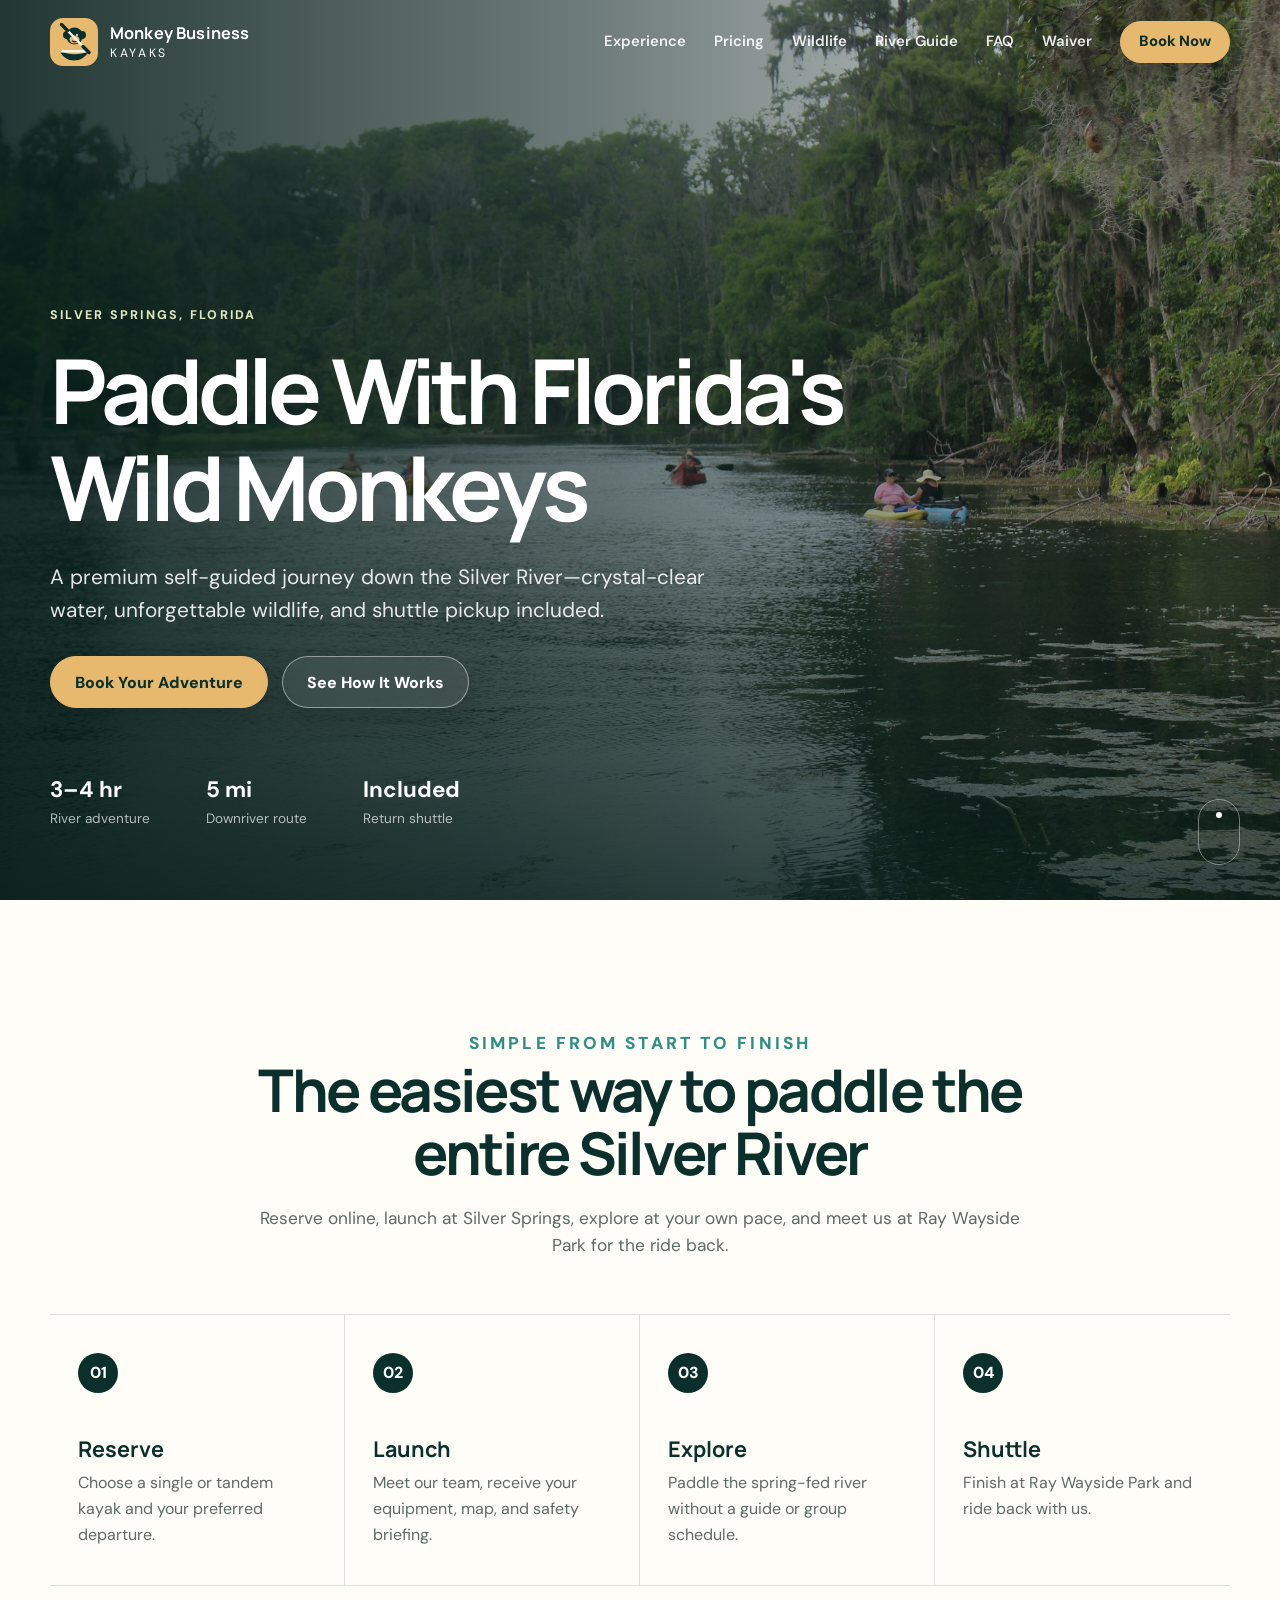
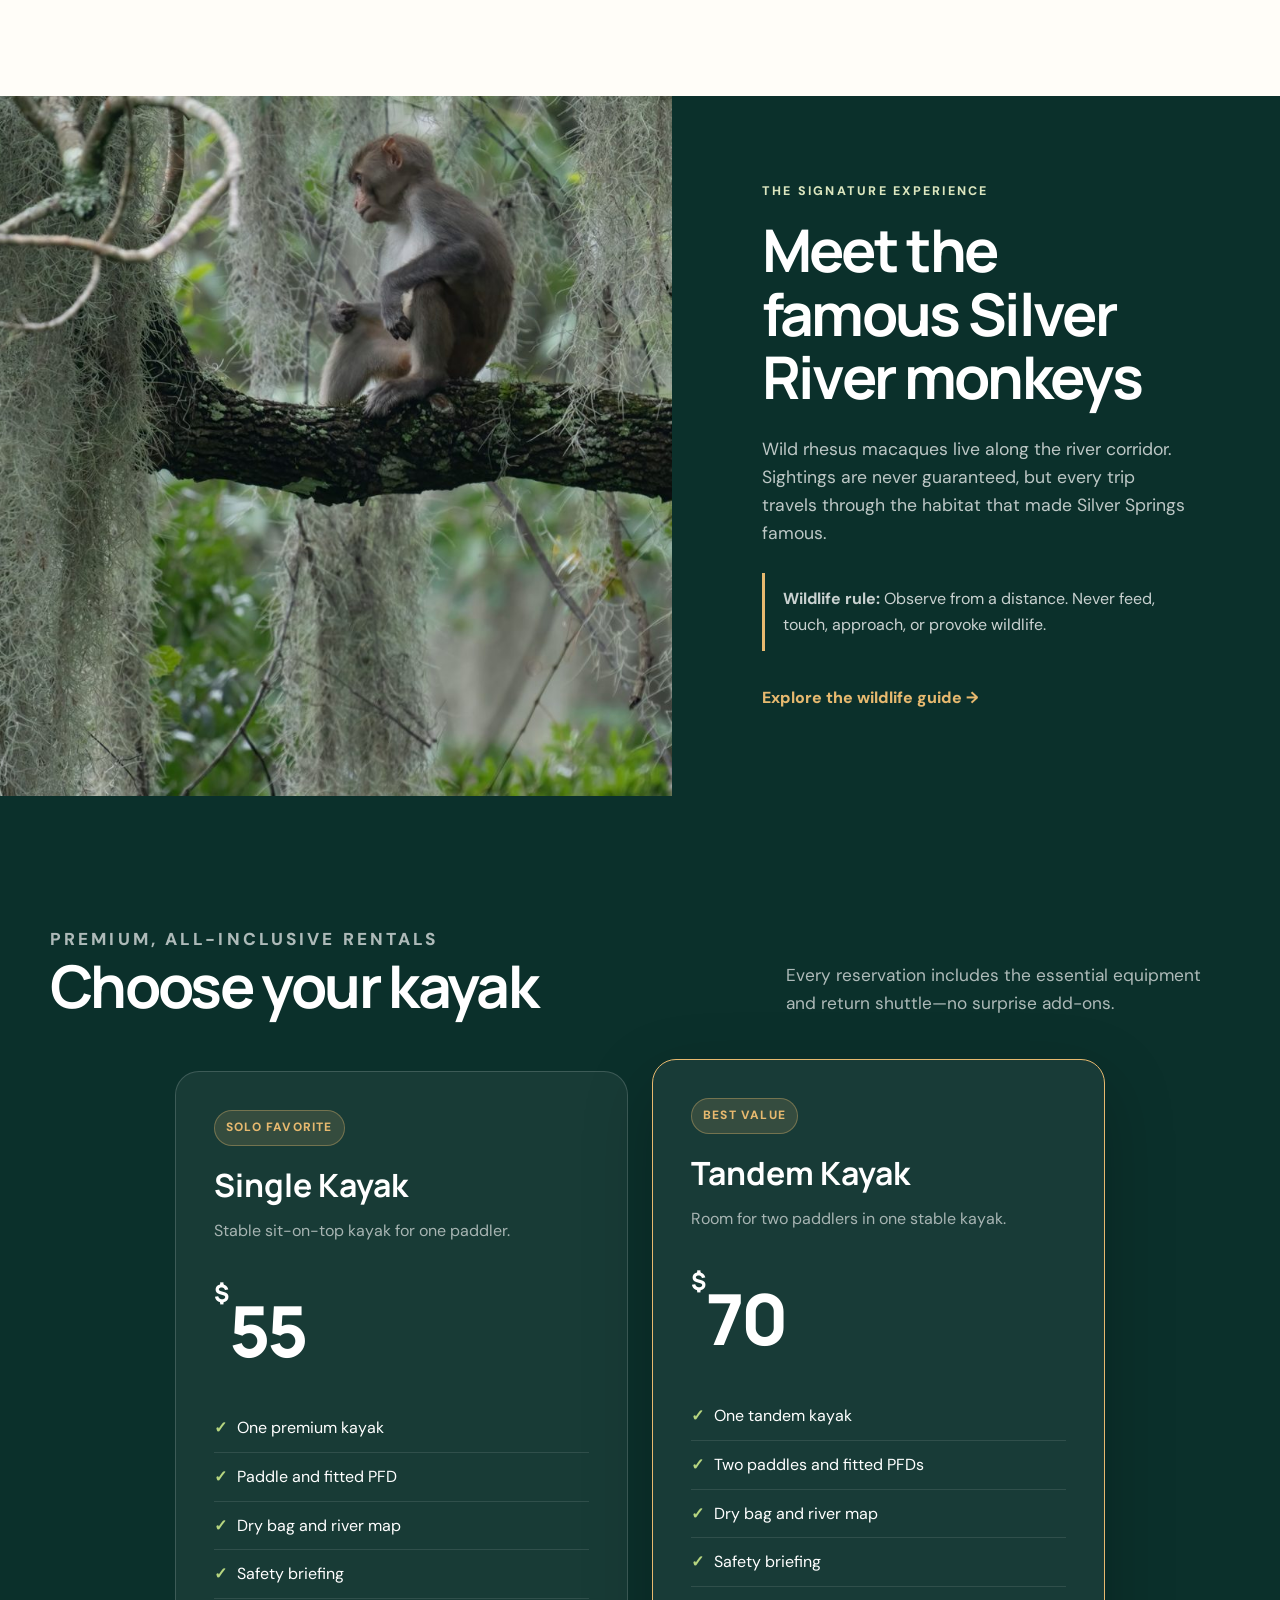
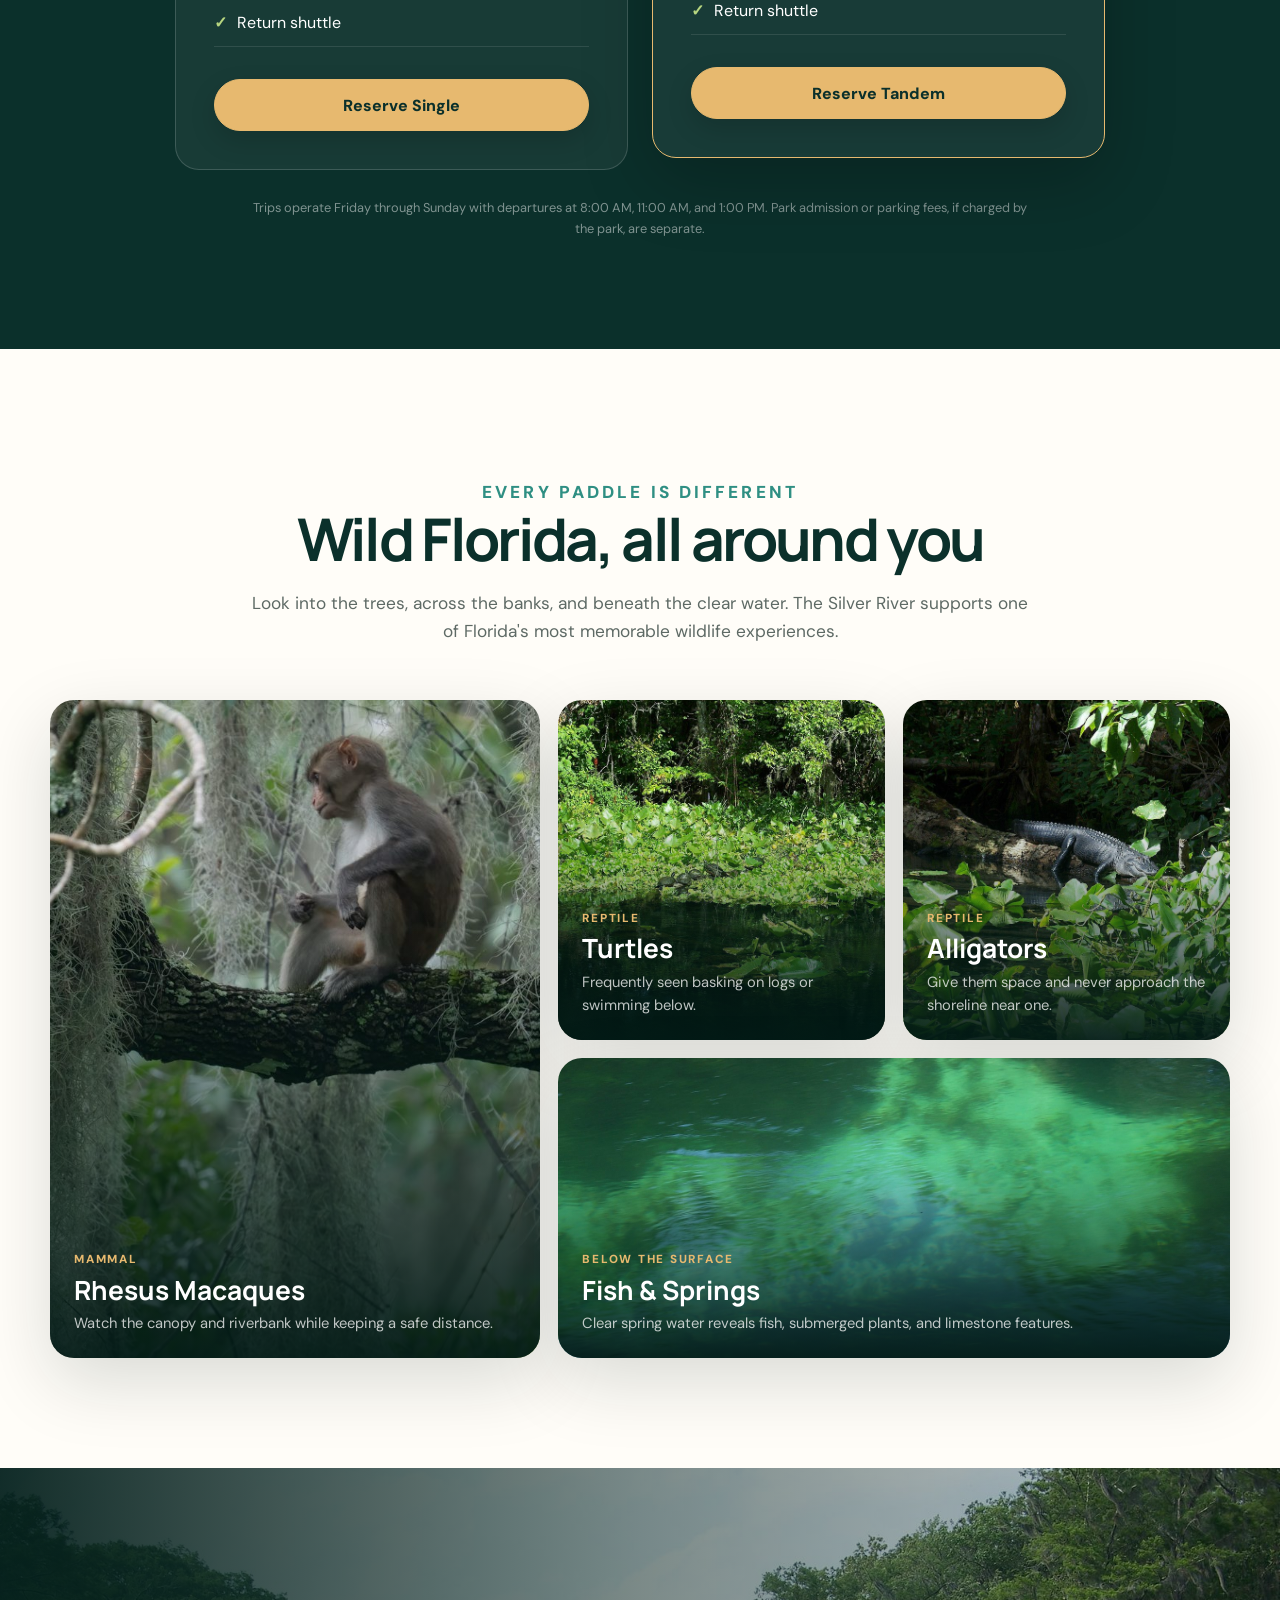
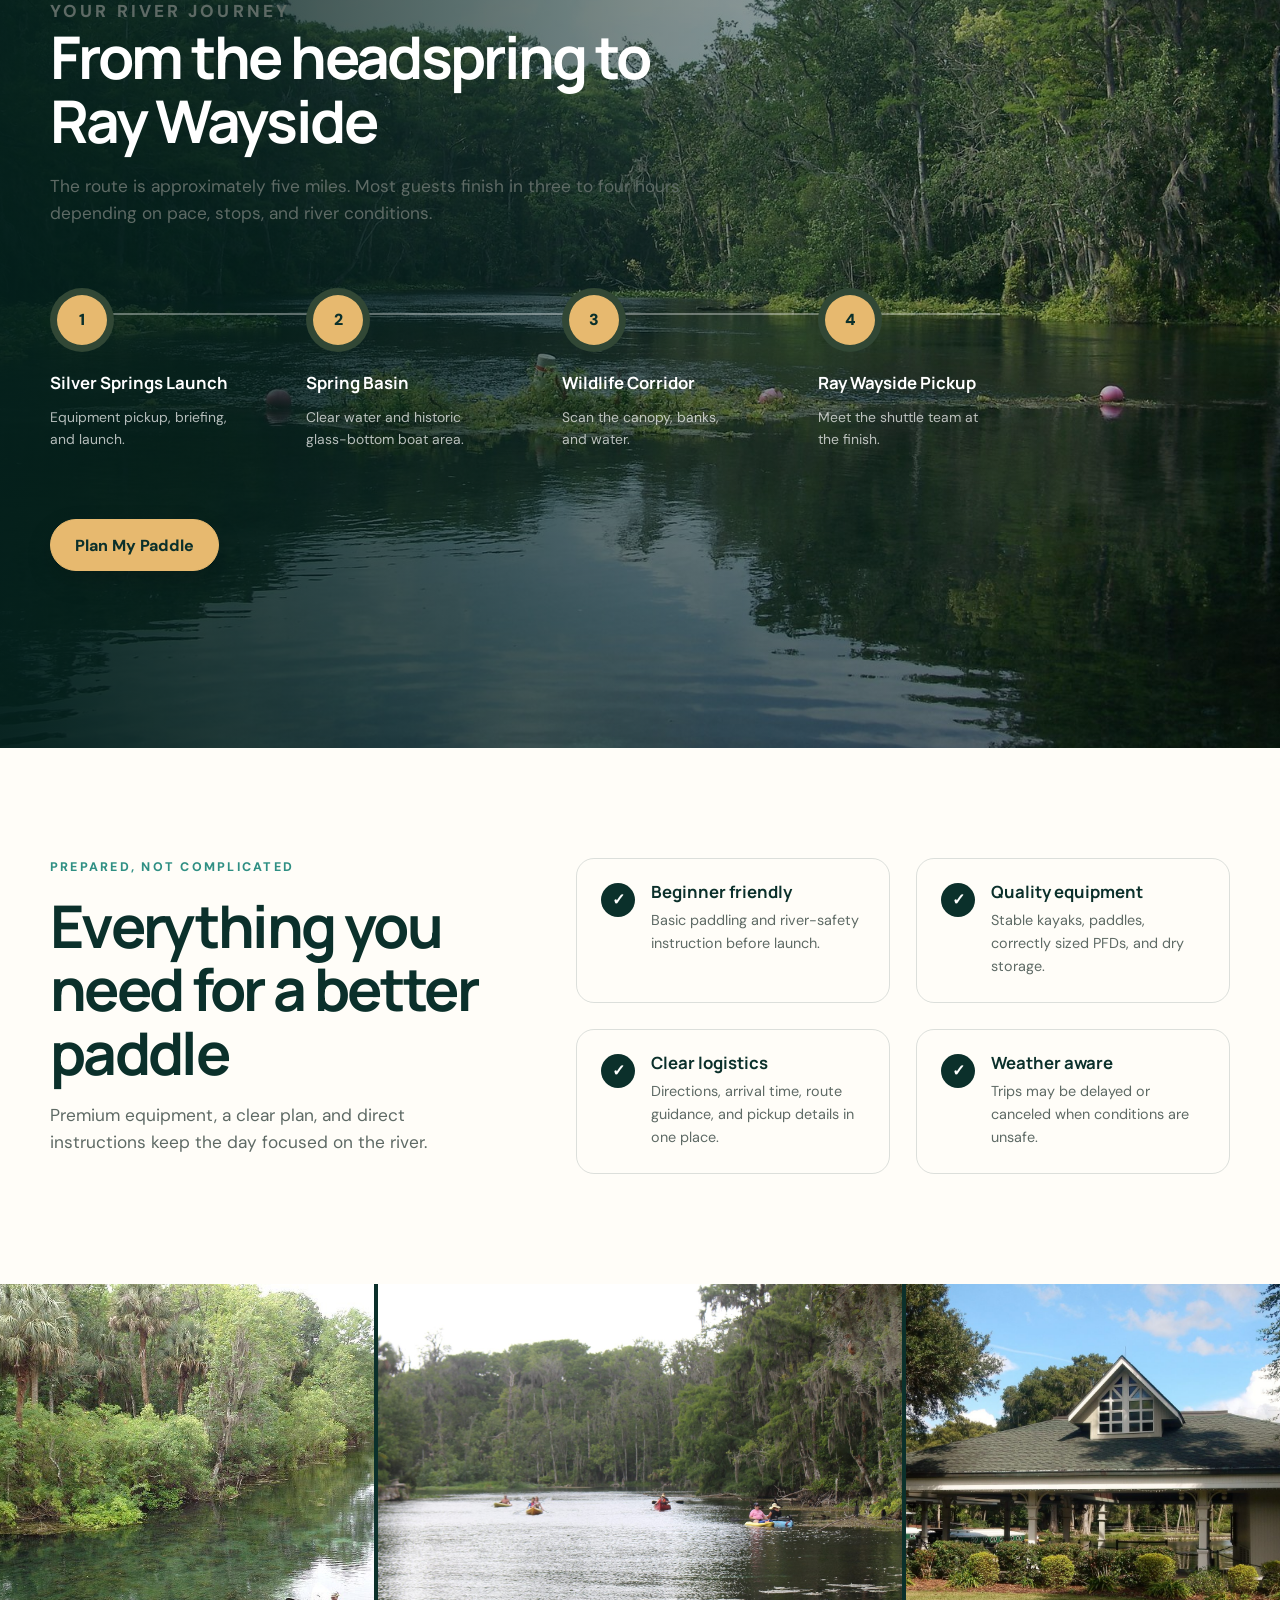
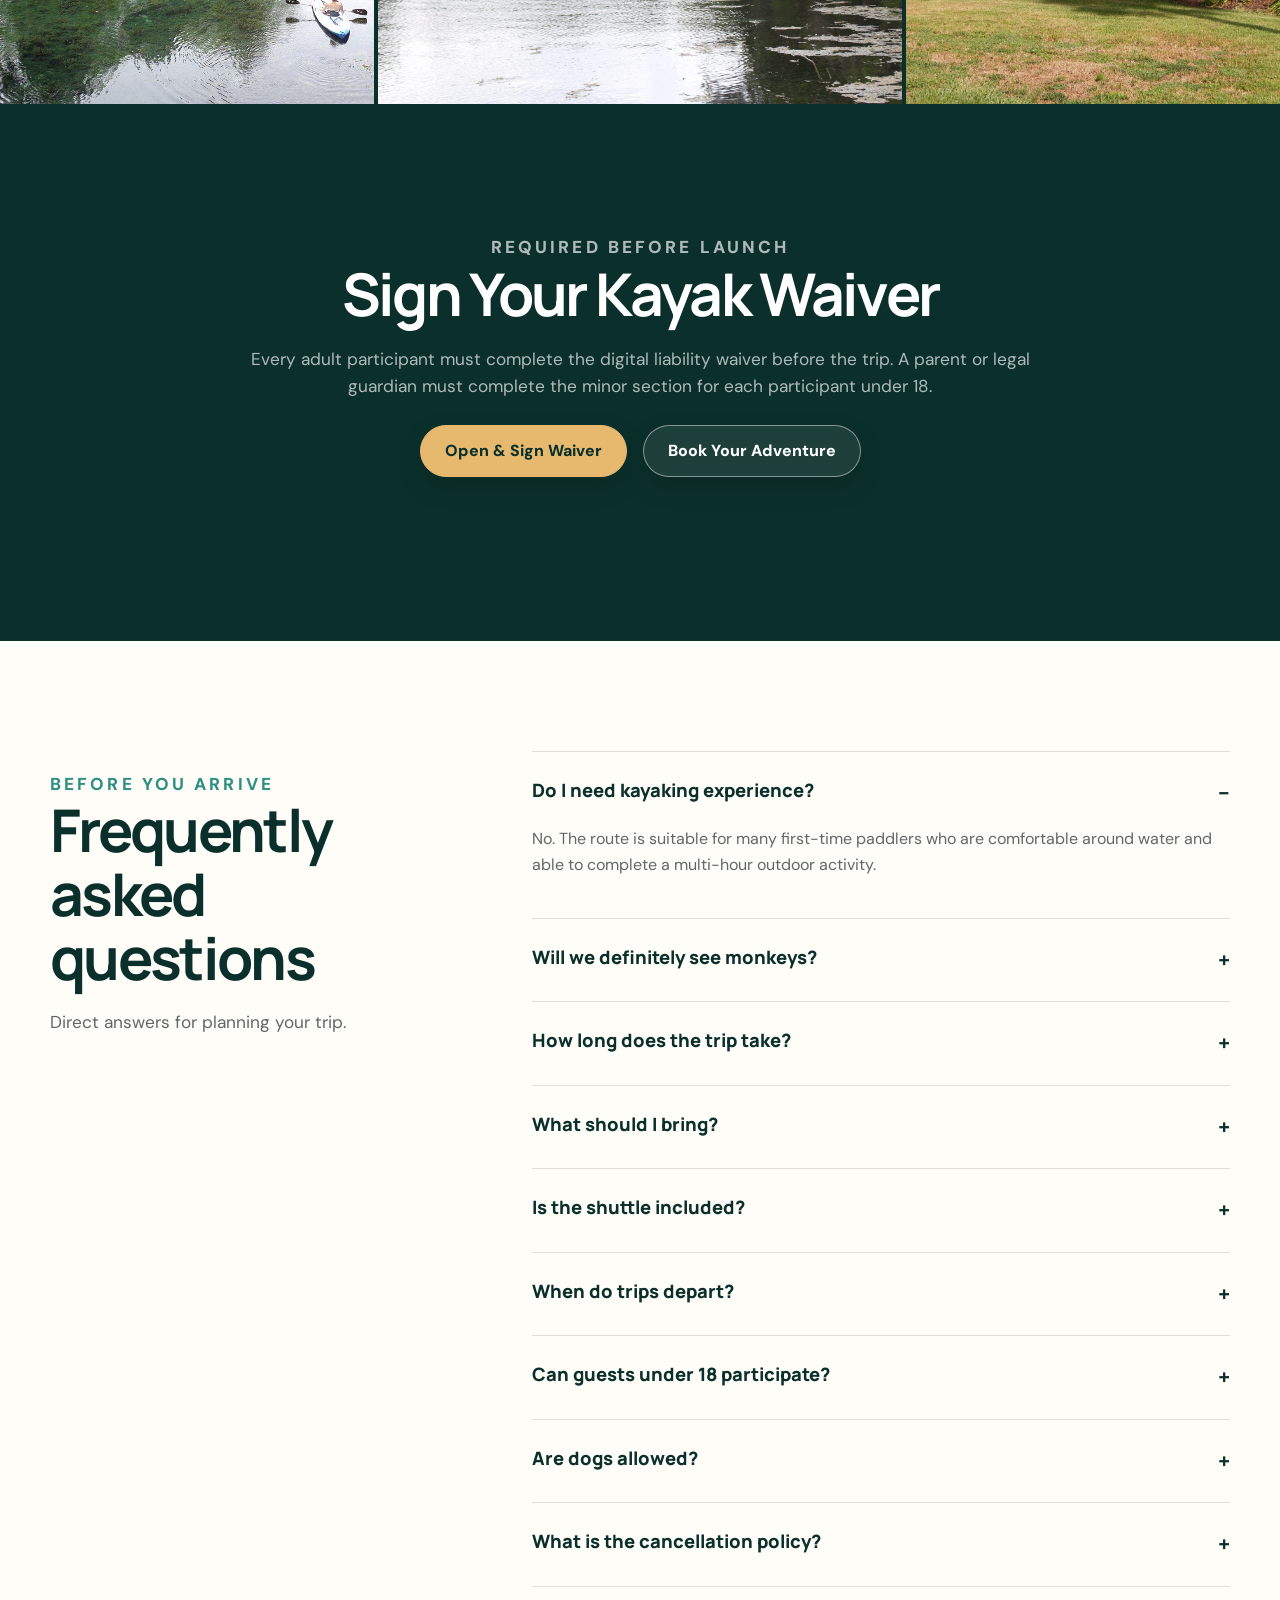
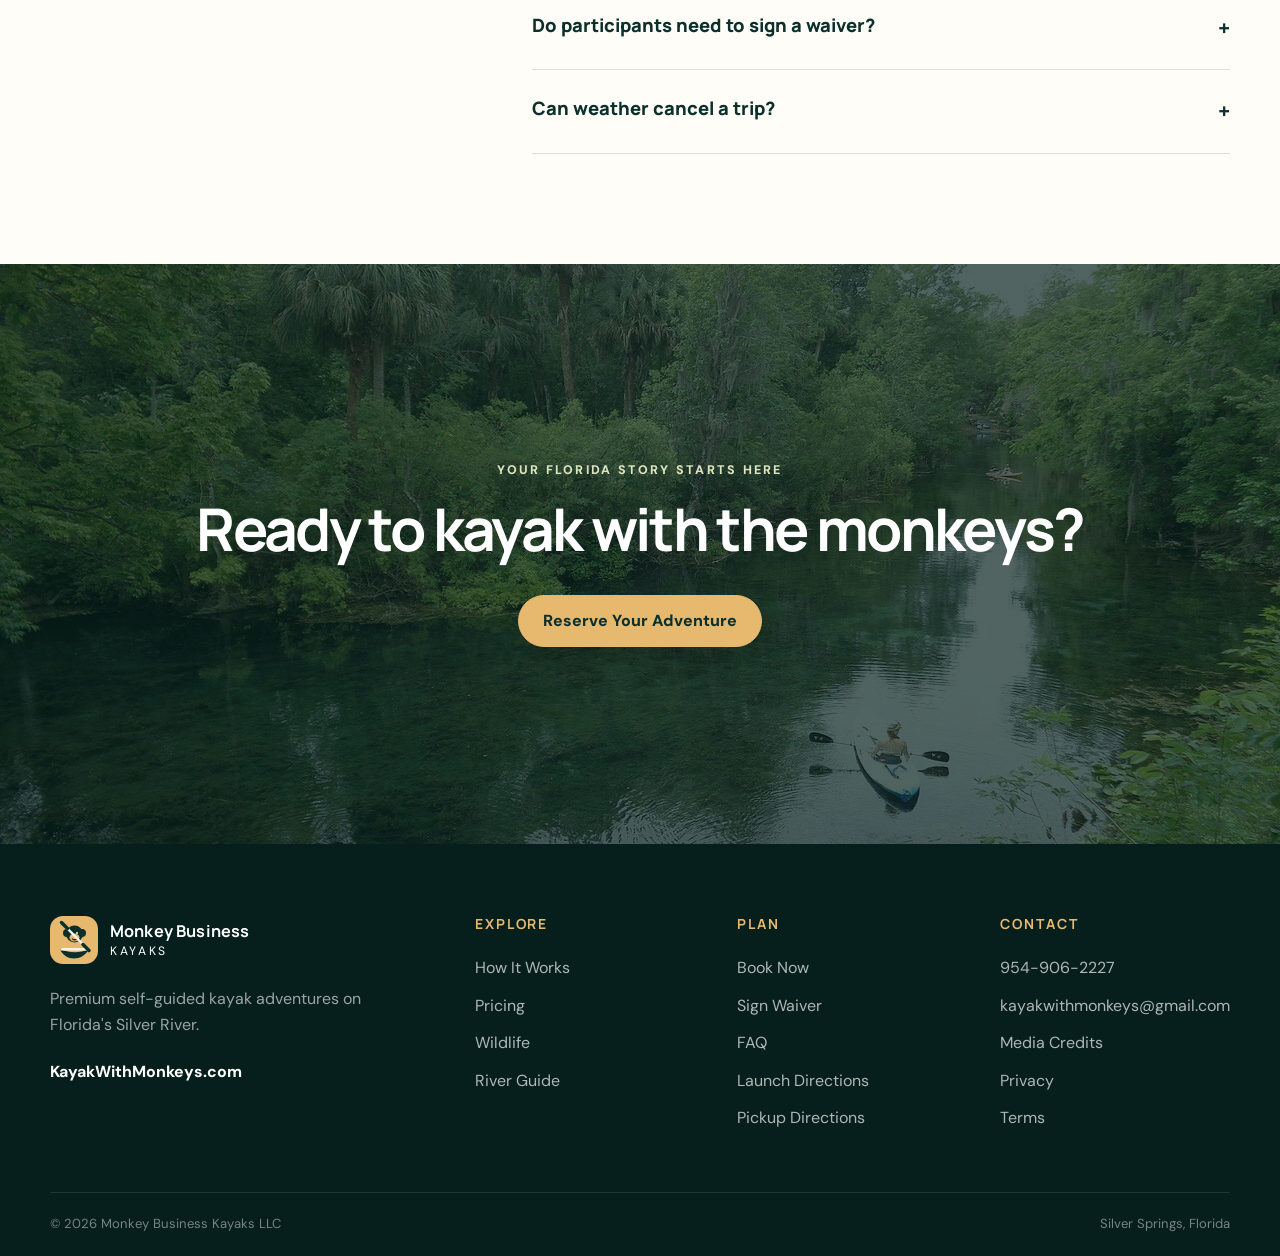
==== commit cefef491: "Add files via upload" ====
--- a/index.html
+++ b/index.html
@@ -169,6 +169,20 @@
       <figure><img src="assets/images/silver-springs.jpg" alt="Silver Springs park grounds" loading="lazy" /></figure>
     </section>
 
+    <section class="section section-dark" id="waiver">
+      <div class="container">
+        <div class="section-heading narrow">
+          <p class="eyebrow">Required before launch</p>
+          <h2>Sign Your Kayak Waiver</h2>
+          <p>Every adult participant must complete the digital liability waiver before the trip. A parent or legal guardian must complete the minor section for each participant under 18.</p>
+          <div style="display:flex;justify-content:center;gap:1rem;flex-wrap:wrap;margin-top:1.5rem">
+            <a class="button" href="waiver.html">Open &amp; Sign Waiver</a>
+            <a class="button button-ghost" href="book.html">Book Your Adventure</a>
+          </div>
+        </div>
+      </div>
+    </section>
+
     <section class="section section-light" id="faq">
       <div class="container faq-layout">
         <div class="section-heading left sticky-heading"><p class="eyebrow dark">Before you arrive</p><h2>Frequently asked questions</h2><p>Direct answers for planning your trip.</p></div>
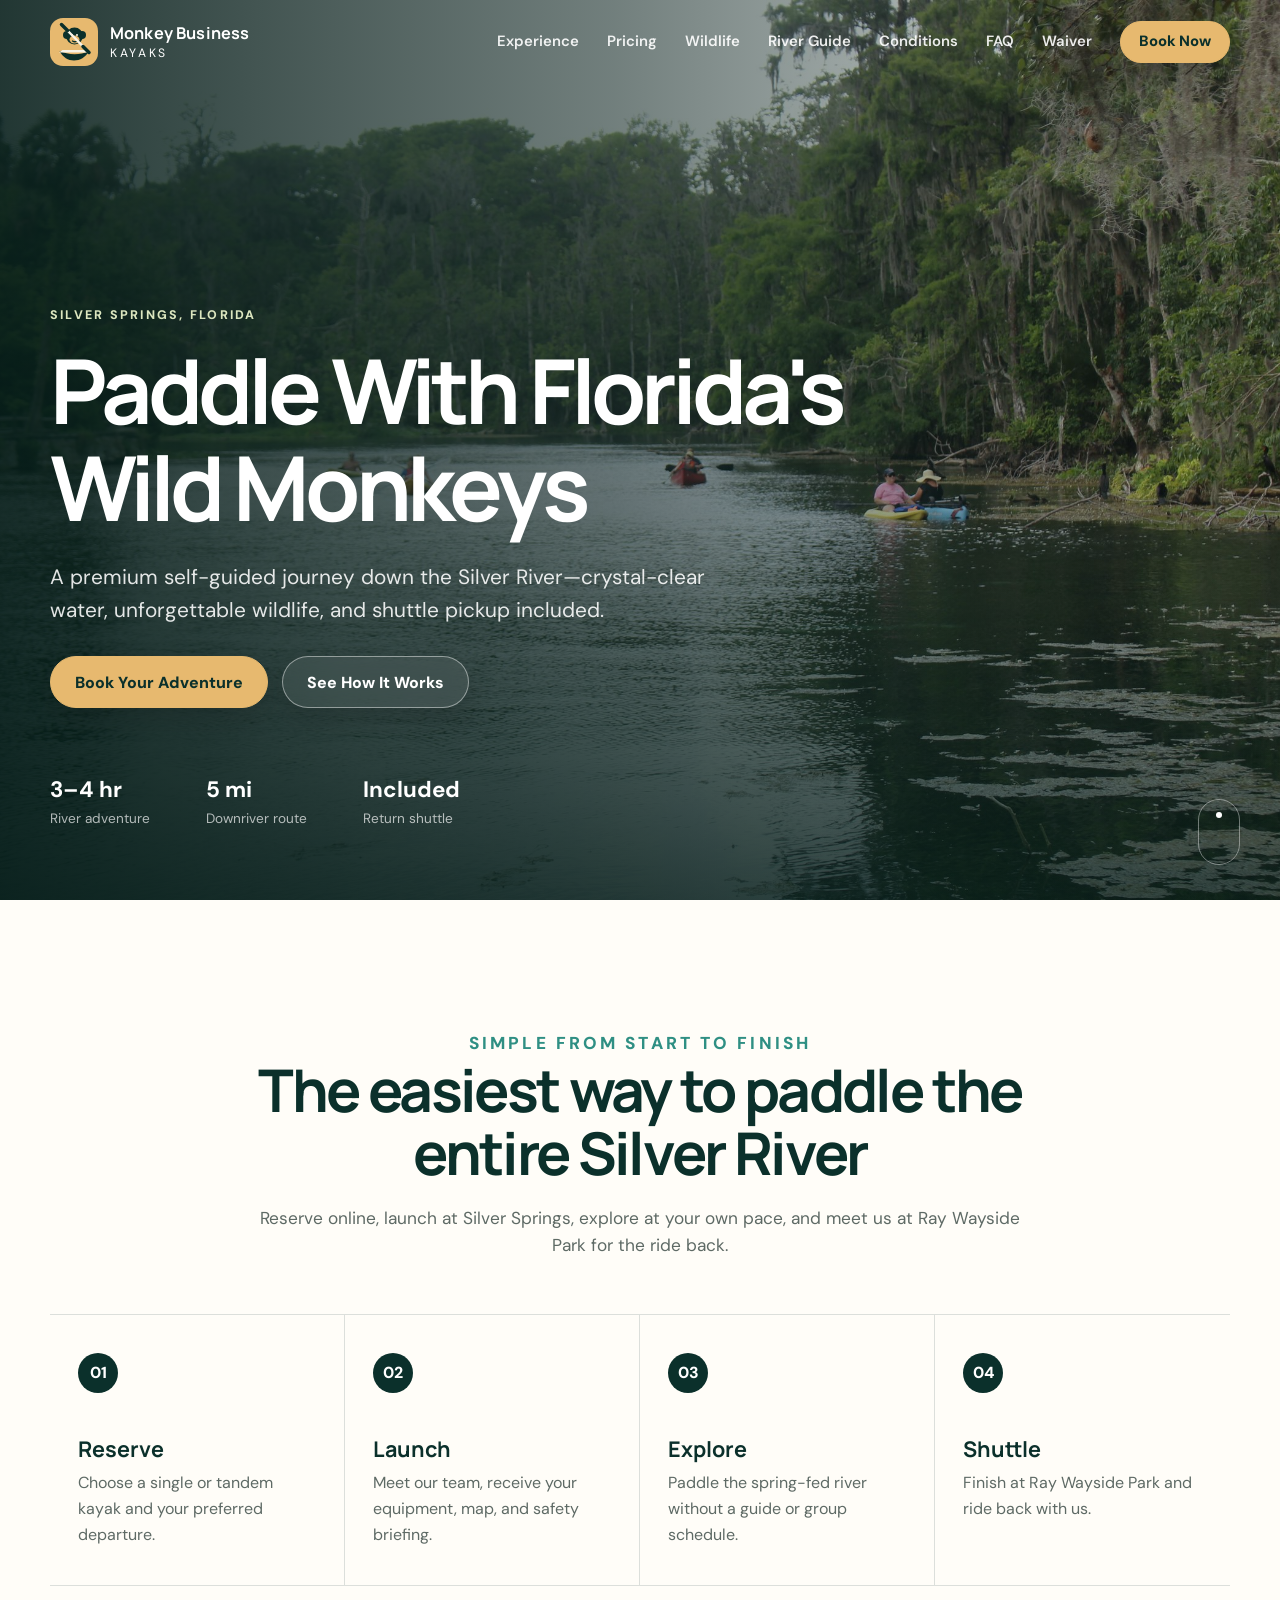
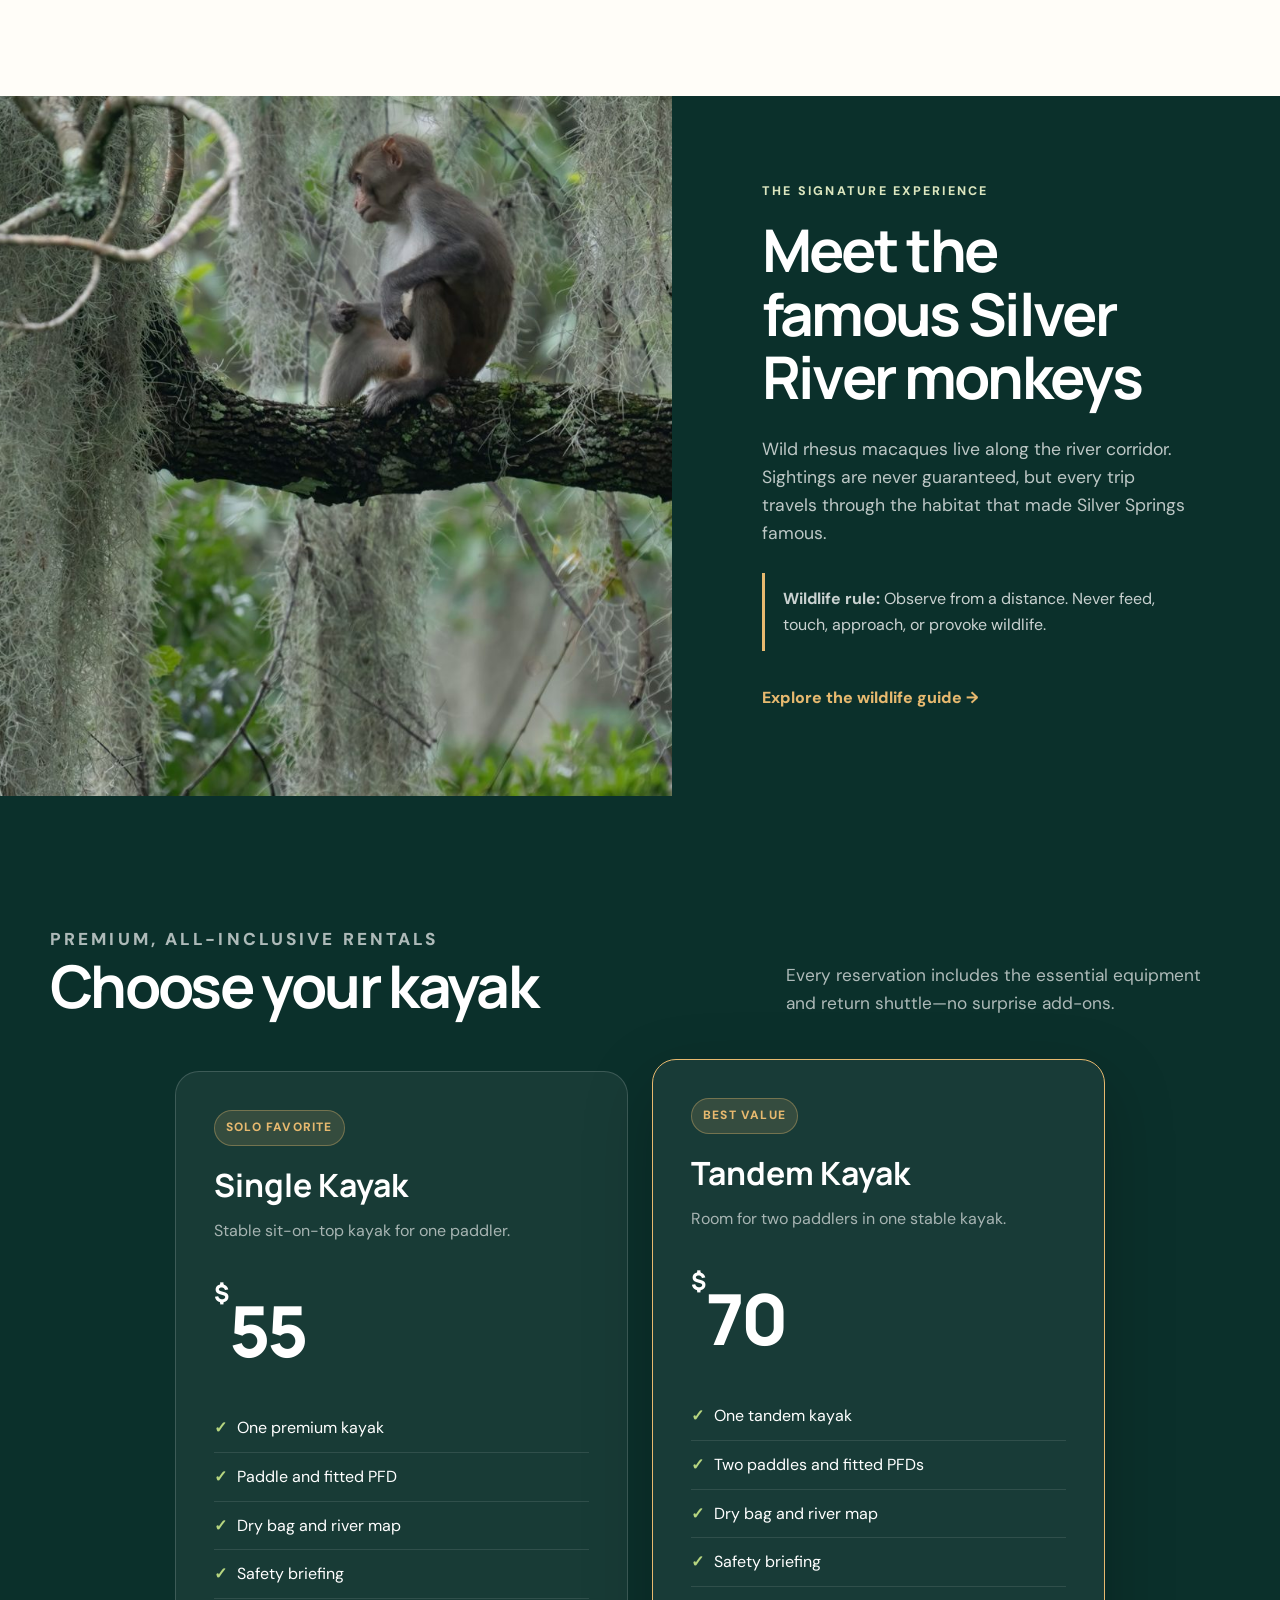
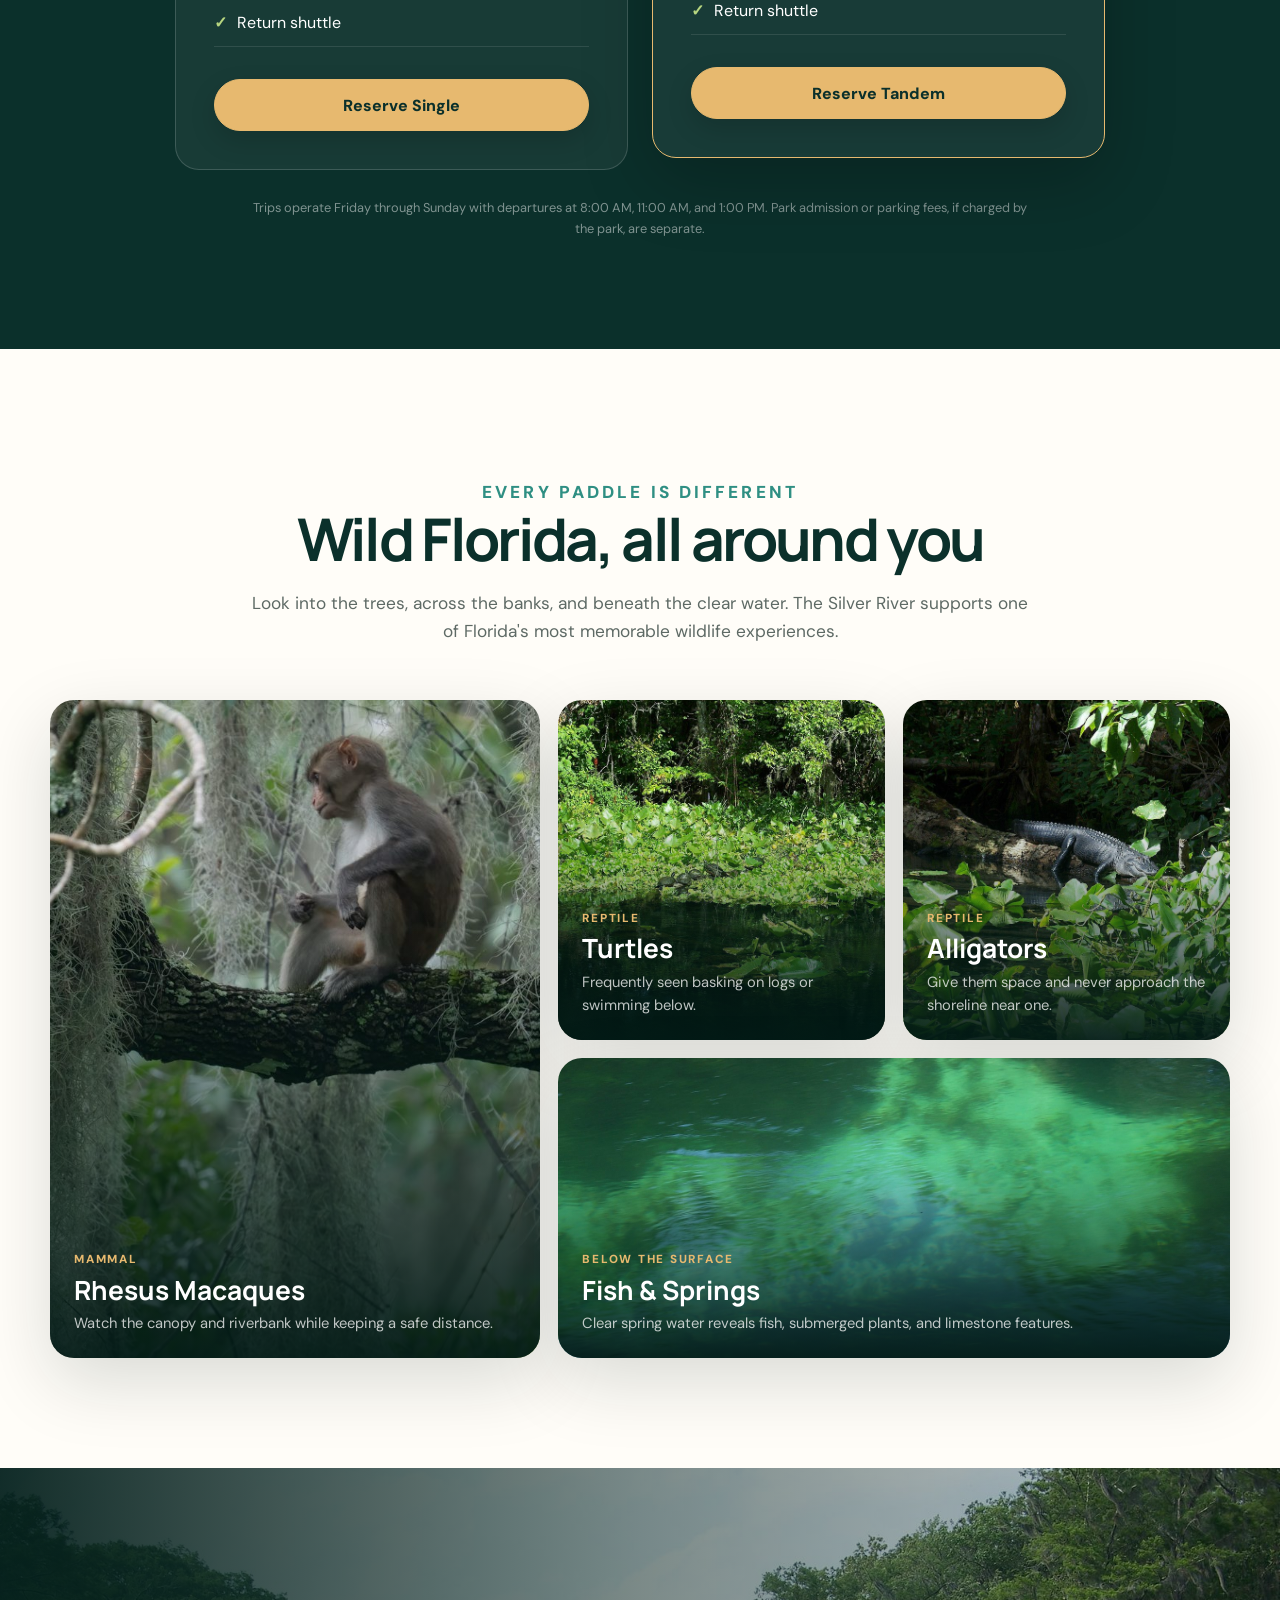
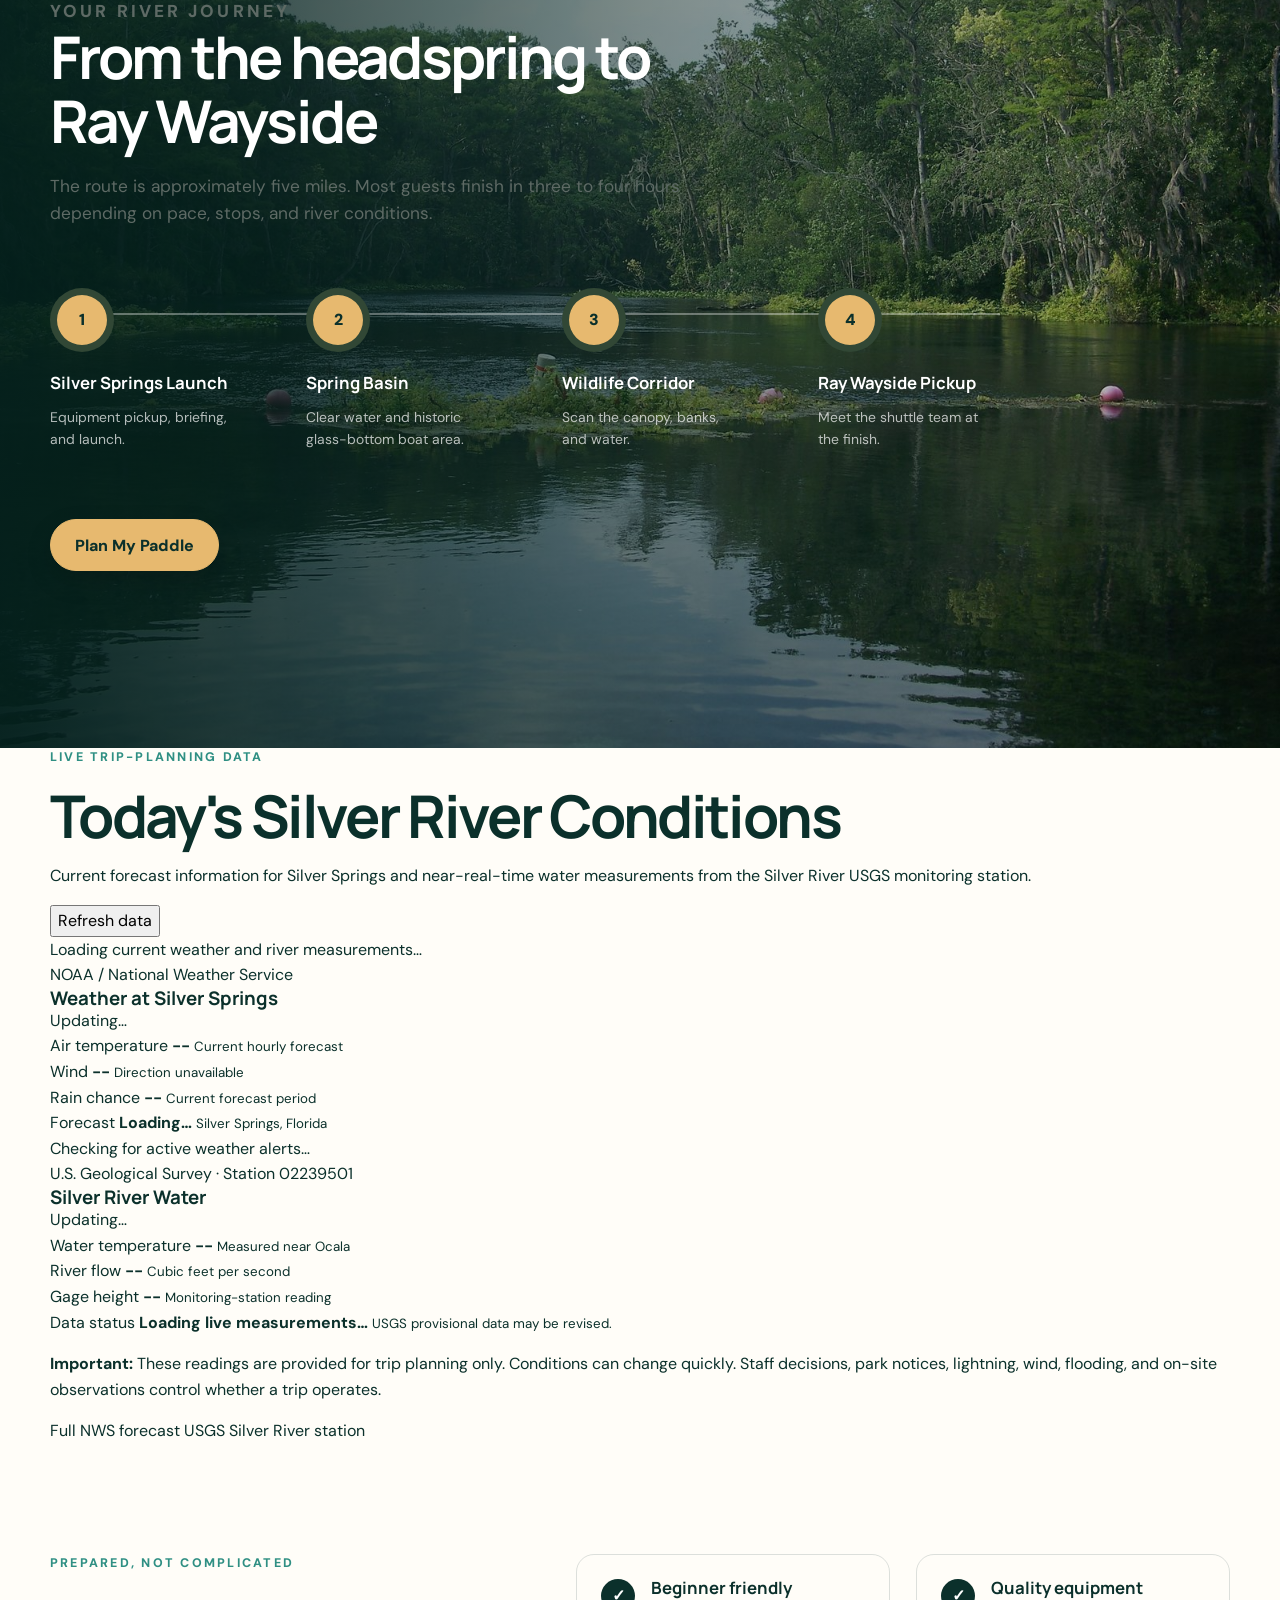
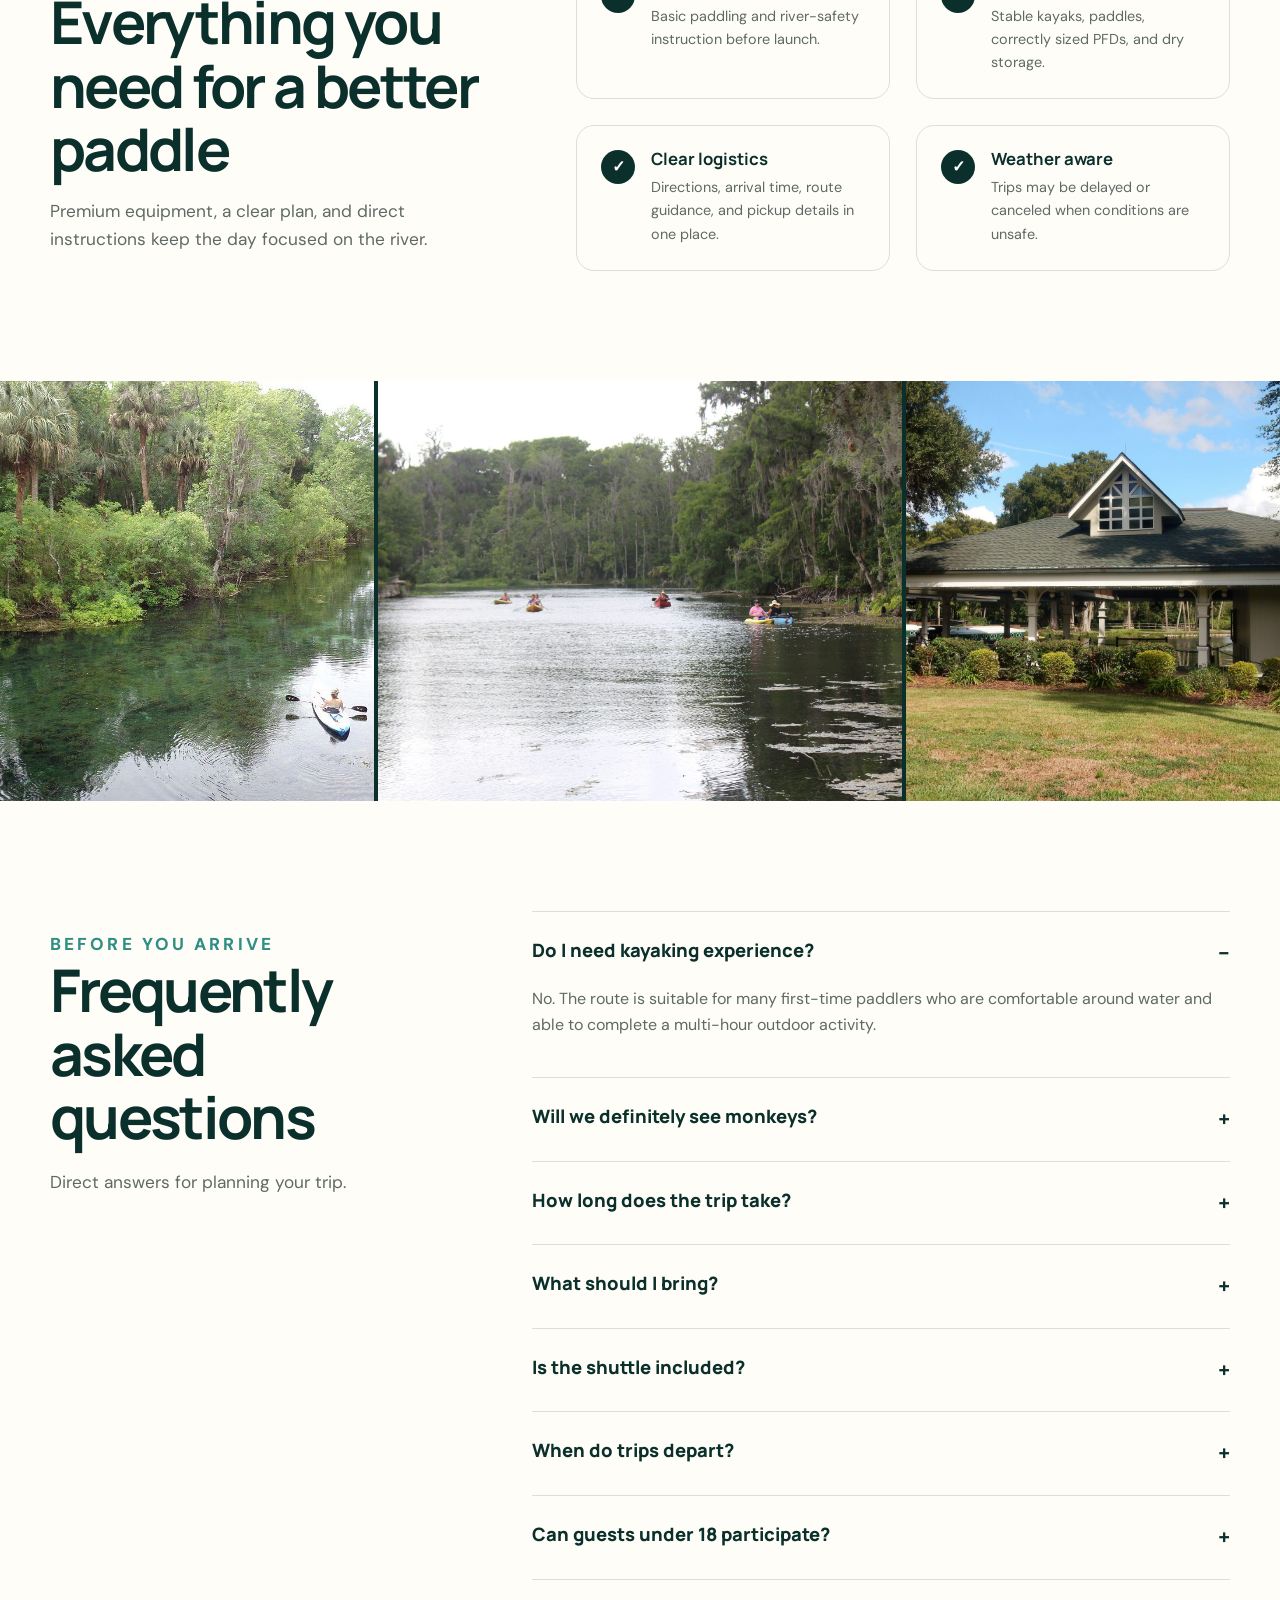
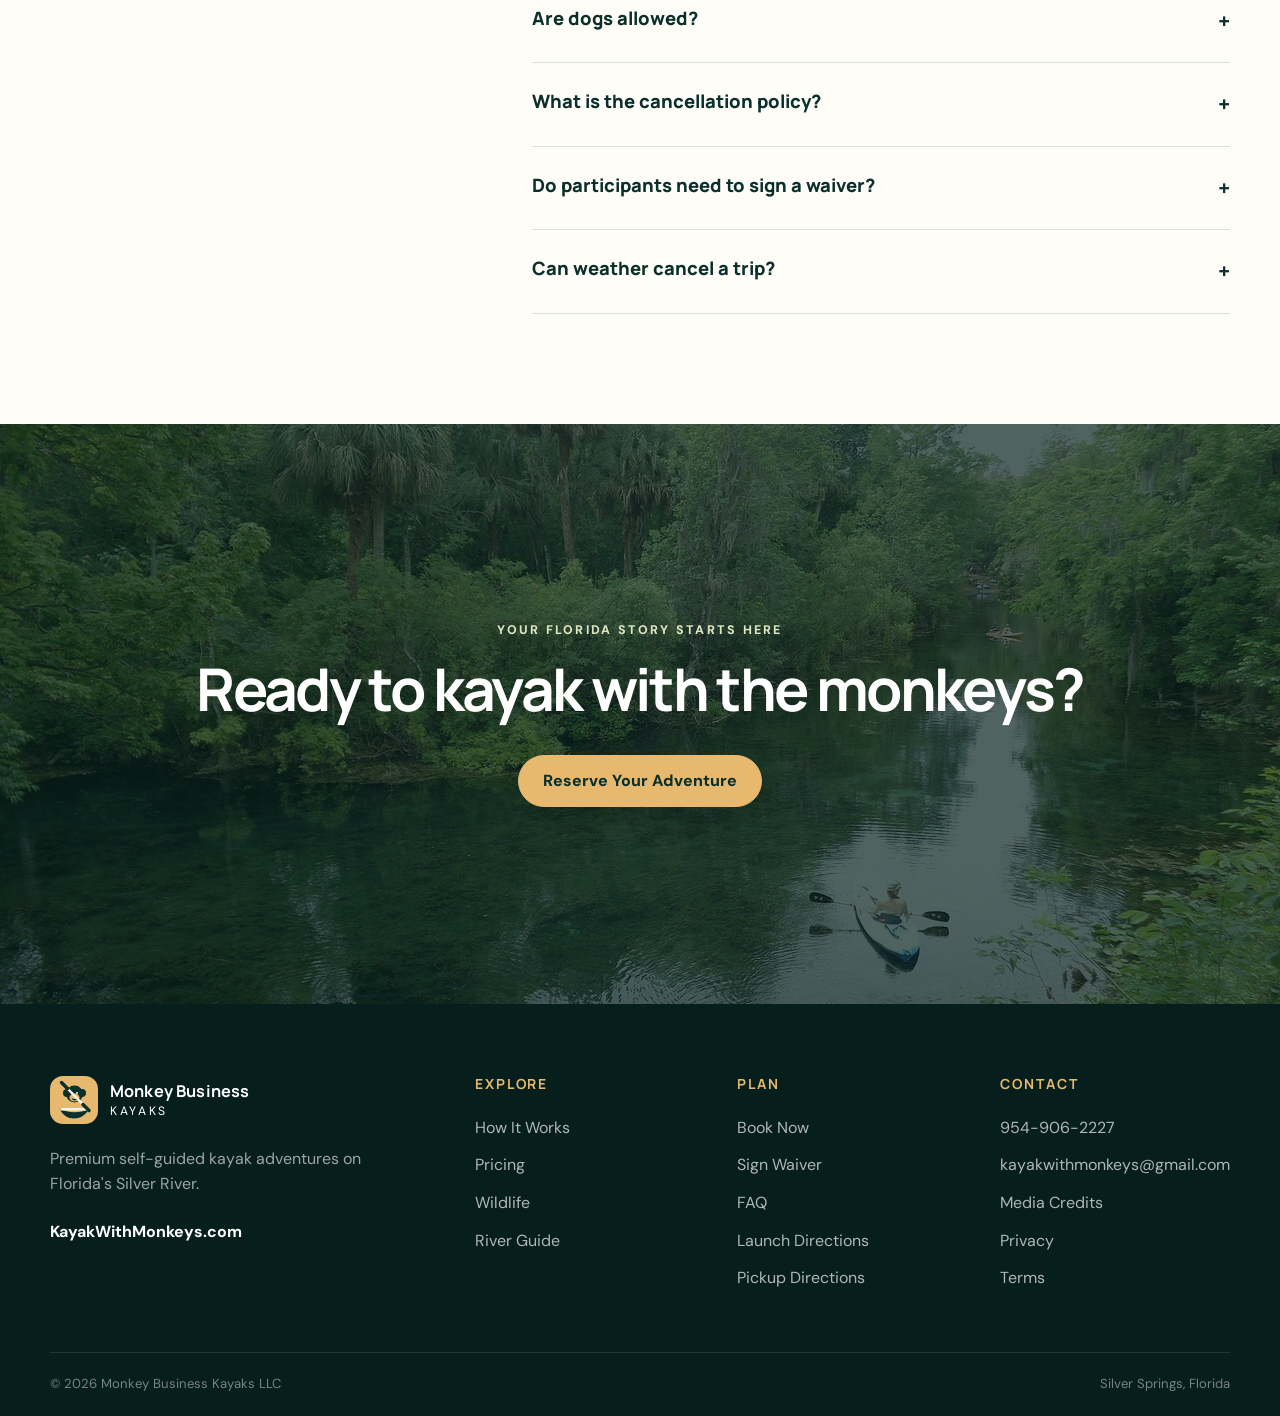
==== commit f8495f2c: "Add files via upload" ====
--- a/index.html
+++ b/index.html
@@ -12,7 +12,9 @@
   <link rel="canonical" href="https://kayakwithmonkeys.com/" />
   <link rel="icon" href="assets/logo-mark.svg" type="image/svg+xml" />
   <link rel="stylesheet" href="assets/styles.css" />
+  <link rel="stylesheet" href="assets/conditions.css" />
   <script defer src="assets/script.js"></script>
+  <script defer src="assets/conditions.js"></script>
   <script type="application/ld+json">
   {
     "@context": "https://schema.org",
@@ -44,6 +46,7 @@
         <a href="#pricing">Pricing</a>
         <a href="#wildlife">Wildlife</a>
         <a href="#river">River Guide</a>
+        <a href="#conditions">Conditions</a>
         <a href="#faq">FAQ</a>
         <a href="waiver.html">Waiver</a>
         <a class="button button-small" href="book.html">Book Now</a>
@@ -151,6 +154,99 @@
       </div>
     </section>
 
+
+    <section class="conditions-section" id="conditions" aria-labelledby="conditions-title">
+      <div class="container">
+        <div class="conditions-heading">
+          <div>
+            <p class="eyebrow dark">Live trip-planning data</p>
+            <h2 id="conditions-title">Today's Silver River Conditions</h2>
+            <p>Current forecast information for Silver Springs and near-real-time water measurements from the Silver River USGS monitoring station.</p>
+          </div>
+          <button class="conditions-refresh" id="conditions-refresh" type="button">Refresh data</button>
+        </div>
+
+        <div class="conditions-alert" id="conditions-alert" role="status" aria-live="polite">
+          Loading current weather and river measurements…
+        </div>
+
+        <div class="conditions-columns">
+          <section class="condition-panel" aria-labelledby="weather-panel-title">
+            <div class="condition-panel-header">
+              <div>
+                <span class="condition-source">NOAA / National Weather Service</span>
+                <h3 id="weather-panel-title">Weather at Silver Springs</h3>
+              </div>
+              <span class="condition-updated" id="weather-updated">Updating…</span>
+            </div>
+            <div class="condition-cards">
+              <article class="condition-card">
+                <span class="condition-label">Air temperature</span>
+                <strong id="air-temperature">--</strong>
+                <small id="air-temperature-detail">Current hourly forecast</small>
+              </article>
+              <article class="condition-card">
+                <span class="condition-label">Wind</span>
+                <strong id="wind-speed">--</strong>
+                <small id="wind-direction">Direction unavailable</small>
+              </article>
+              <article class="condition-card">
+                <span class="condition-label">Rain chance</span>
+                <strong id="rain-chance">--</strong>
+                <small>Current forecast period</small>
+              </article>
+              <article class="condition-card condition-card-wide">
+                <span class="condition-label">Forecast</span>
+                <strong id="weather-summary">Loading…</strong>
+                <small id="weather-period">Silver Springs, Florida</small>
+              </article>
+            </div>
+            <div class="active-alerts" id="active-alerts">Checking for active weather alerts…</div>
+          </section>
+
+          <section class="condition-panel" aria-labelledby="water-panel-title">
+            <div class="condition-panel-header">
+              <div>
+                <span class="condition-source">U.S. Geological Survey · Station 02239501</span>
+                <h3 id="water-panel-title">Silver River Water</h3>
+              </div>
+              <span class="condition-updated" id="water-updated">Updating…</span>
+            </div>
+            <div class="condition-cards">
+              <article class="condition-card">
+                <span class="condition-label">Water temperature</span>
+                <strong id="water-temperature">--</strong>
+                <small>Measured near Ocala</small>
+              </article>
+              <article class="condition-card">
+                <span class="condition-label">River flow</span>
+                <strong id="river-flow">--</strong>
+                <small>Cubic feet per second</small>
+              </article>
+              <article class="condition-card">
+                <span class="condition-label">Gage height</span>
+                <strong id="gage-height">--</strong>
+                <small>Monitoring-station reading</small>
+              </article>
+              <article class="condition-card condition-card-wide">
+                <span class="condition-label">Data status</span>
+                <strong id="water-status">Loading live measurements…</strong>
+                <small>USGS provisional data may be revised.</small>
+              </article>
+            </div>
+          </section>
+        </div>
+
+        <div class="conditions-footer">
+          <p><strong>Important:</strong> These readings are provided for trip planning only. Conditions can change quickly. Staff decisions, park notices, lightning, wind, flooding, and on-site observations control whether a trip operates.</p>
+          <div>
+            <a href="https://forecast.weather.gov/MapClick.php?lat=29.216389&lon=-82.057777" target="_blank" rel="noopener">Full NWS forecast</a>
+            <a href="https://waterdata.usgs.gov/monitoring-location/02239501/" target="_blank" rel="noopener">USGS Silver River station</a>
+          </div>
+        </div>
+      </div>
+    </section>
+
     <section class="section section-light safety-section">
       <div class="container safety-grid">
         <div><p class="eyebrow dark">Prepared, not complicated</p><h2>Everything you need for a better paddle</h2><p>Premium equipment, a clear plan, and direct instructions keep the day focused on the river.</p></div>
@@ -167,20 +263,6 @@
       <figure><img src="assets/images/kayak-river.jpg" alt="Kayak on the clear Silver River" loading="lazy" /></figure>
       <figure><img src="assets/images/hero-kayakers.jpg" alt="Group kayaking at Silver Springs" loading="lazy" /></figure>
       <figure><img src="assets/images/silver-springs.jpg" alt="Silver Springs park grounds" loading="lazy" /></figure>
-    </section>
-
-    <section class="section section-dark" id="waiver">
-      <div class="container">
-        <div class="section-heading narrow">
-          <p class="eyebrow">Required before launch</p>
-          <h2>Sign Your Kayak Waiver</h2>
-          <p>Every adult participant must complete the digital liability waiver before the trip. A parent or legal guardian must complete the minor section for each participant under 18.</p>
-          <div style="display:flex;justify-content:center;gap:1rem;flex-wrap:wrap;margin-top:1.5rem">
-            <a class="button" href="waiver.html">Open &amp; Sign Waiver</a>
-            <a class="button button-ghost" href="book.html">Book Your Adventure</a>
-          </div>
-        </div>
-      </div>
     </section>
 
     <section class="section section-light" id="faq">
--- a/assets/styles.css
+++ b/assets/styles.css
@@ -6,3 +6,42 @@
 .page-hero{padding:170px 0 80px;background:var(--ink);color:#fff}.page-hero h1{font-size:clamp(3rem,6vw,5.7rem);max-width:900px}.page-hero p{max-width:660px;color:rgba(255,255,255,.7);font-size:1.1rem}.booking-layout{display:grid;grid-template-columns:1fr .7fr;gap:55px}.booking-form{padding:34px;border:1px solid var(--line);border-radius:var(--radius);box-shadow:var(--shadow);background:#fff}.form-grid{display:grid;grid-template-columns:1fr 1fr;gap:18px}.field{display:flex;flex-direction:column;gap:7px}.field.full{grid-column:1/-1}.field label{font-weight:700;font-size:.9rem}.field input,.field select,.field textarea{width:100%;padding:14px;border:1px solid var(--line);border-radius:12px;background:#fff;font:inherit;color:var(--ink)}.field textarea{min-height:120px}.booking-note{background:var(--cream);padding:25px;border-radius:18px}.booking-note h3{font-size:1.2rem}.booking-note ul{padding-left:18px;color:var(--muted)}.booking-sidebar{display:flex;flex-direction:column;gap:20px}.mini-card{padding:26px;border-radius:18px;background:var(--ink);color:#fff}.mini-card p{color:rgba(255,255,255,.7)}.legal{max-width:850px}.legal h2{font-size:2rem;margin-top:50px}.legal p,.legal li{color:var(--muted)}.credits-table{width:100%;border-collapse:collapse}.credits-table th,.credits-table td{text-align:left;padding:16px;border-bottom:1px solid var(--line);vertical-align:top}.credits-table a{text-decoration:underline}
 @media(max-width:900px){.primary-nav{display:none;position:absolute;top:70px;left:20px;right:20px;background:rgba(6,31,28,.98);padding:24px;border-radius:18px;flex-direction:column;align-items:stretch}.primary-nav.open{display:flex}.menu-toggle{display:block}.hero-content{padding-top:150px}.hero-badges{gap:25px;flex-wrap:wrap}.steps{grid-template-columns:1fr 1fr}.step:nth-child(2){border-right:0}.split-feature{grid-template-columns:1fr}.split-image{min-height:520px}.heading-row,.safety-grid,.faq-layout,.booking-layout{grid-template-columns:1fr;gap:40px}.wildlife-grid{grid-template-columns:1fr 1fr;grid-template-rows:420px 280px 280px}.wild-card-large{grid-column:1/3;grid-row:auto}.wild-card-wide{grid-column:1/3}.route{grid-template-columns:1fr 1fr}.route-line{display:none}.gallery-strip{height:320px}.footer-grid{grid-template-columns:1fr 1fr}.sticky-heading{position:static}.form-grid{grid-template-columns:1fr}}
 @media(max-width:600px){:root{--container:min(100% - 28px,1180px)}.section{padding:78px 0}.hero-content{padding-bottom:45px}.hero-actions{flex-direction:column;align-items:stretch}.hero-badges{margin-top:40px;display:grid;grid-template-columns:repeat(3,1fr);gap:12px}.hero-badges strong{font-size:1rem}.hero-badges span{font-size:.72rem}.scroll-cue{display:none}.steps{grid-template-columns:1fr}.step{border-right:0;border-bottom:1px solid var(--line)}.step:last-child{border-bottom:0}.split-image{min-height:400px}.split-copy{padding:60px 24px}.pricing-grid{grid-template-columns:1fr}.price-card.featured{transform:none}.wildlife-grid{display:flex;flex-direction:column}.wild-card{height:340px}.route{grid-template-columns:1fr}.feature-list{grid-template-columns:1fr}.gallery-strip{grid-template-columns:1fr;height:auto}.gallery-strip figure{height:270px}.footer-grid{grid-template-columns:1fr}.footer-bottom{flex-direction:column;gap:6px}.credits-table,.credits-table tbody,.credits-table tr,.credits-table td{display:block}.credits-table thead{display:none}.credits-table tr{padding:18px 0;border-bottom:1px solid var(--line)}.credits-table td{border:0;padding:4px 0}}
+
+
+/* Homepage hero background video */
+.hero-video{background:#0b302b;object-fit:cover;object-position:center}
+.hero-video-toggle{
+  position:absolute;
+  z-index:4;
+  right:clamp(18px,3vw,42px);
+  bottom:28px;
+  display:inline-flex;
+  align-items:center;
+  gap:8px;
+  border:1px solid rgba(255,255,255,.45);
+  border-radius:999px;
+  padding:10px 14px;
+  background:rgba(4,31,27,.68);
+  color:#fff;
+  font:700 .78rem/1 Inter,system-ui,sans-serif;
+  cursor:pointer;
+  backdrop-filter:blur(10px);
+  -webkit-backdrop-filter:blur(10px);
+}
+.hero-video-toggle:hover{background:rgba(4,31,27,.88)}
+.hero-video-toggle .play-icon{display:none}
+.hero-video-toggle.is-paused .pause-icon{display:none}
+.hero-video-toggle.is-paused .play-icon{display:inline}
+@media(prefers-reduced-motion:reduce){
+  .hero-video{display:none}
+  .hero{
+    background:
+      linear-gradient(rgba(4,31,27,.52),rgba(4,31,27,.52)),
+      url("images/hero-kayakers.jpg") center/cover no-repeat;
+  }
+  .hero-video-toggle{display:none}
+}
+@media(max-width:600px){
+  .hero-video-toggle{right:14px;bottom:14px}
+  .video-toggle-text{position:absolute;width:1px;height:1px;padding:0;margin:-1px;overflow:hidden;clip:rect(0,0,0,0);white-space:nowrap;border:0}
+}
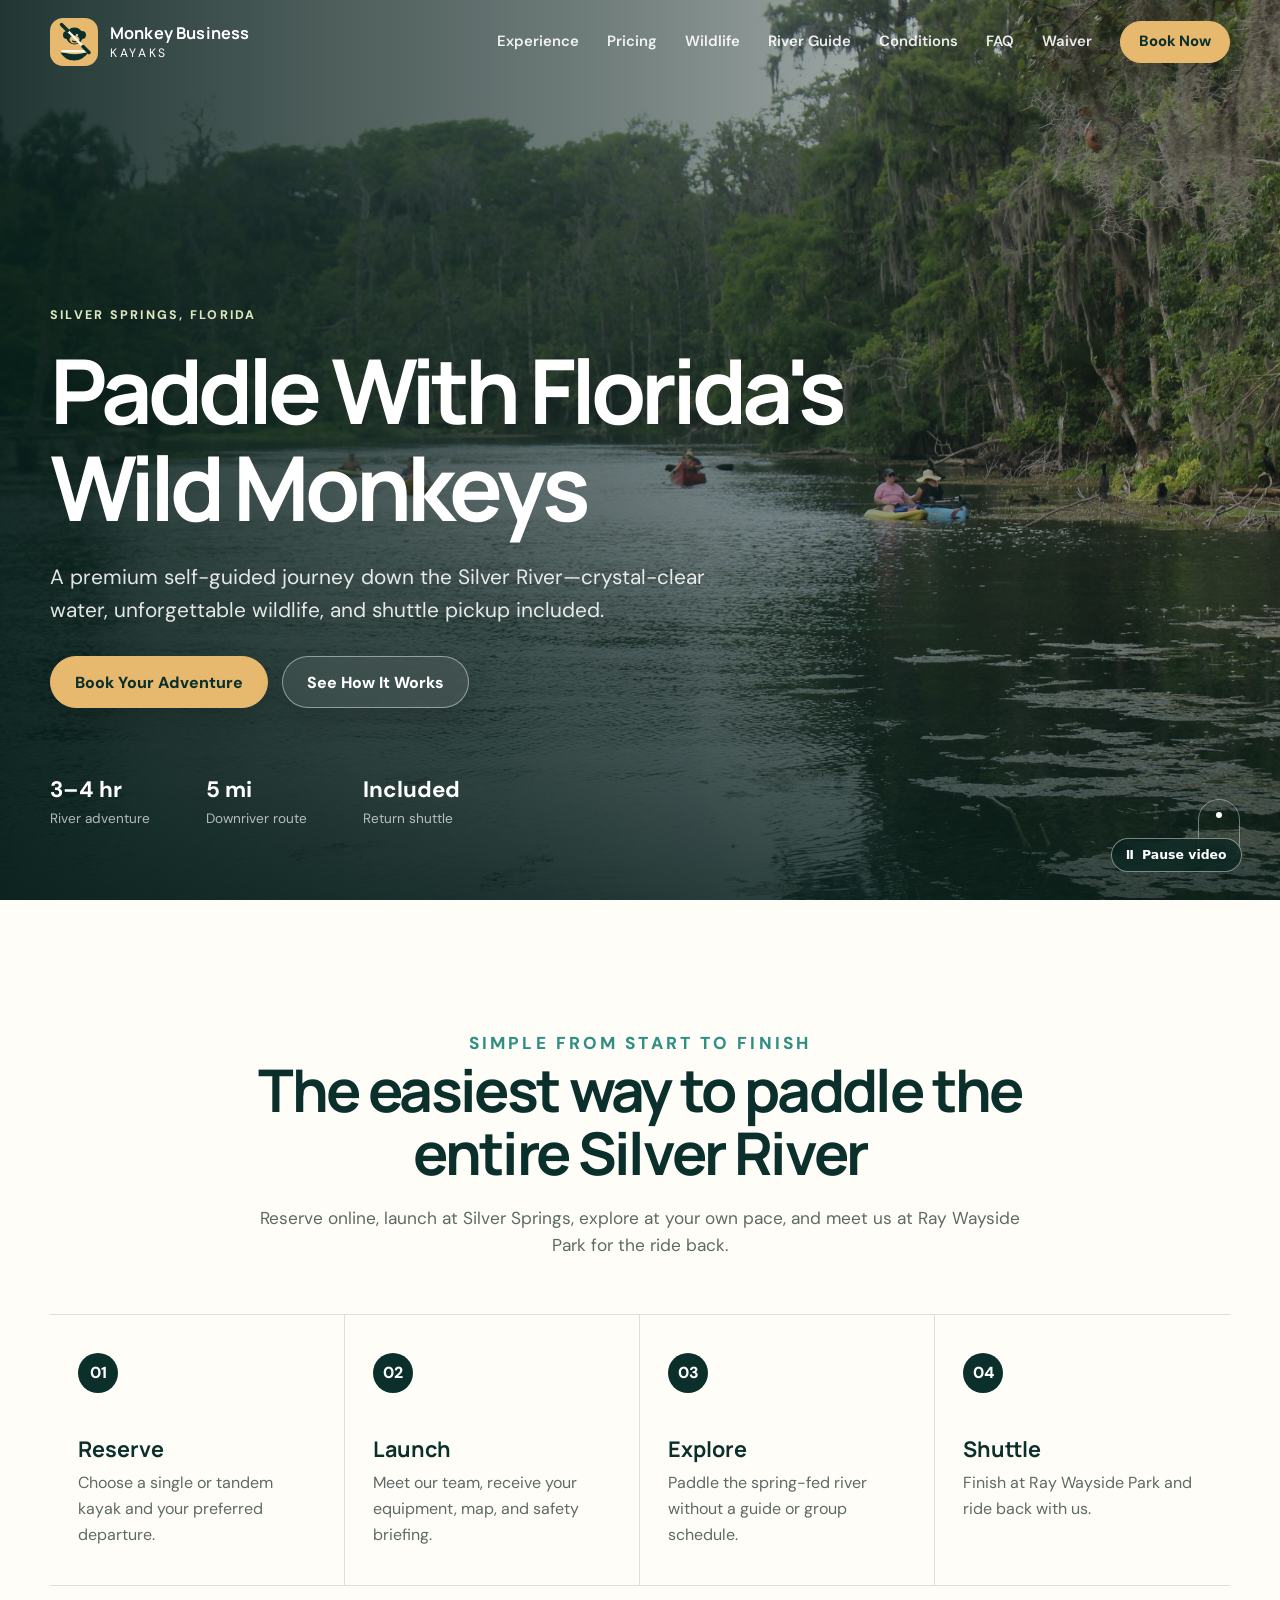
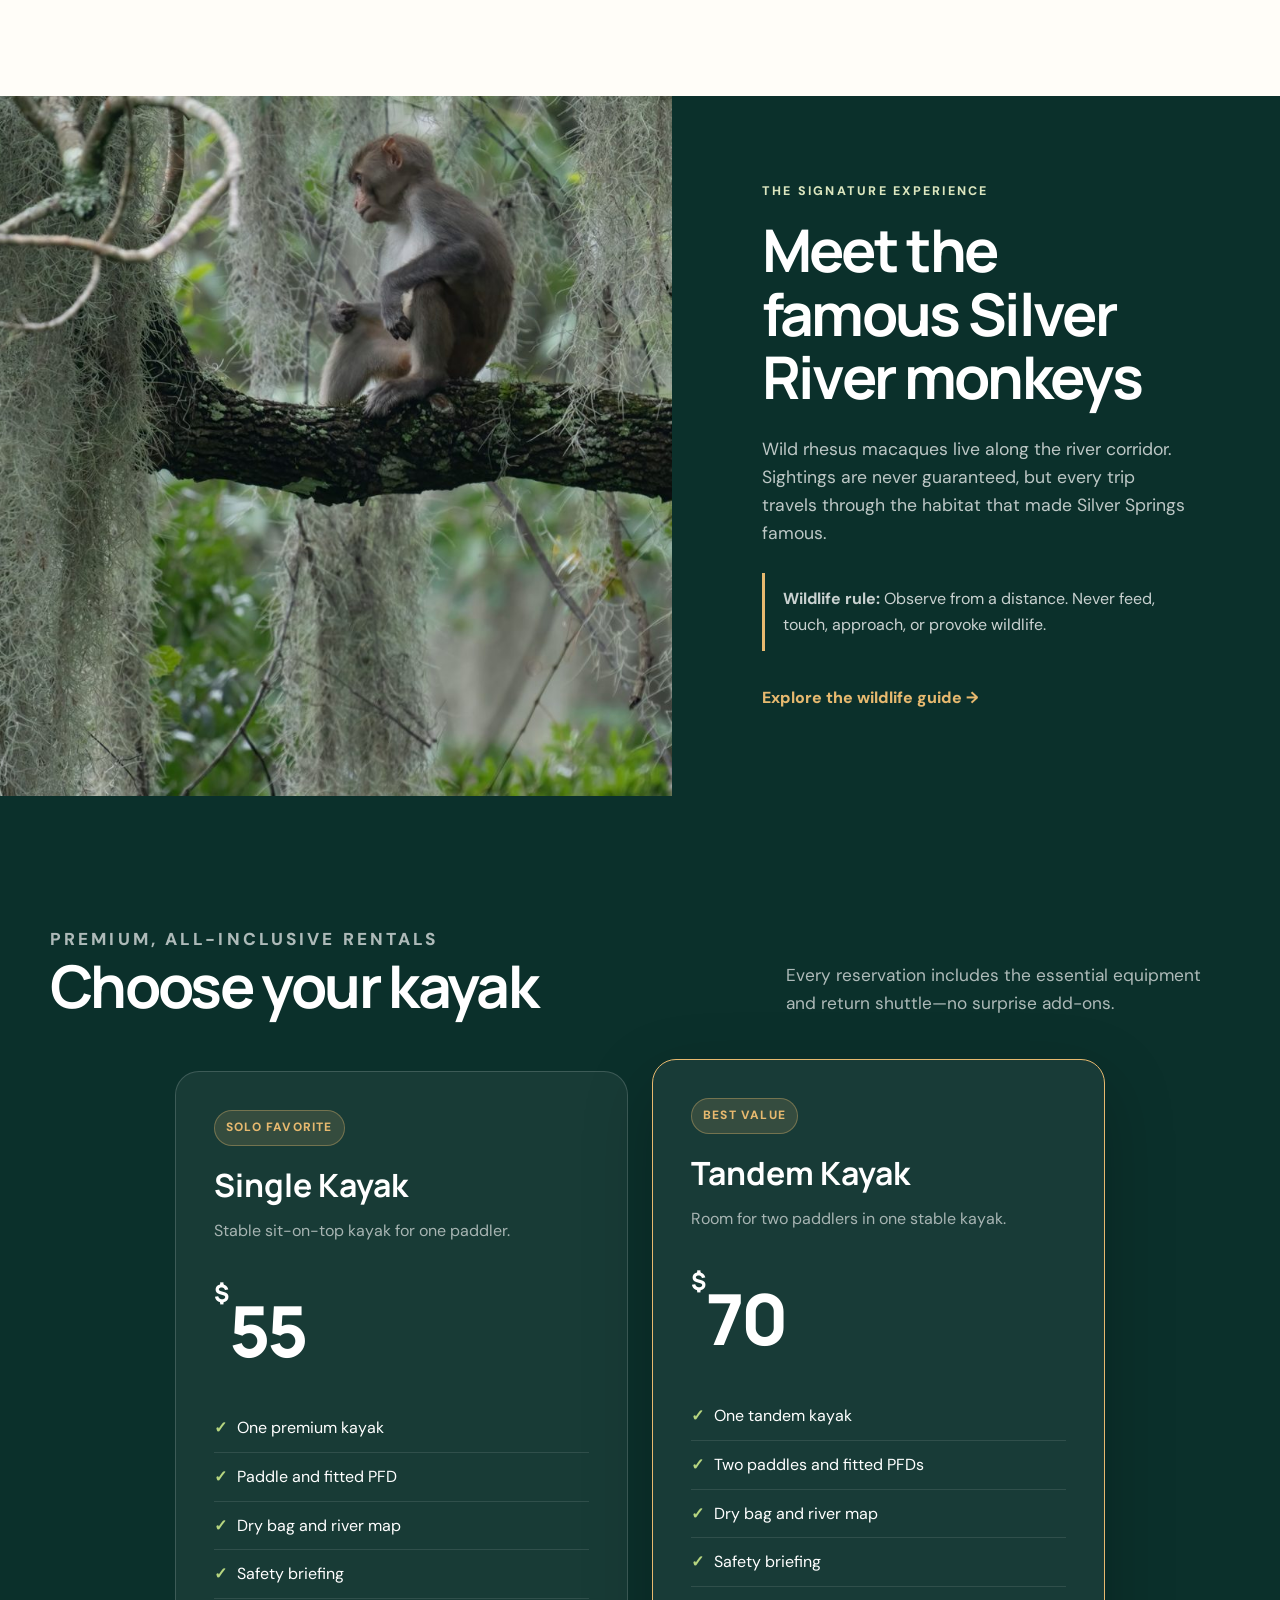
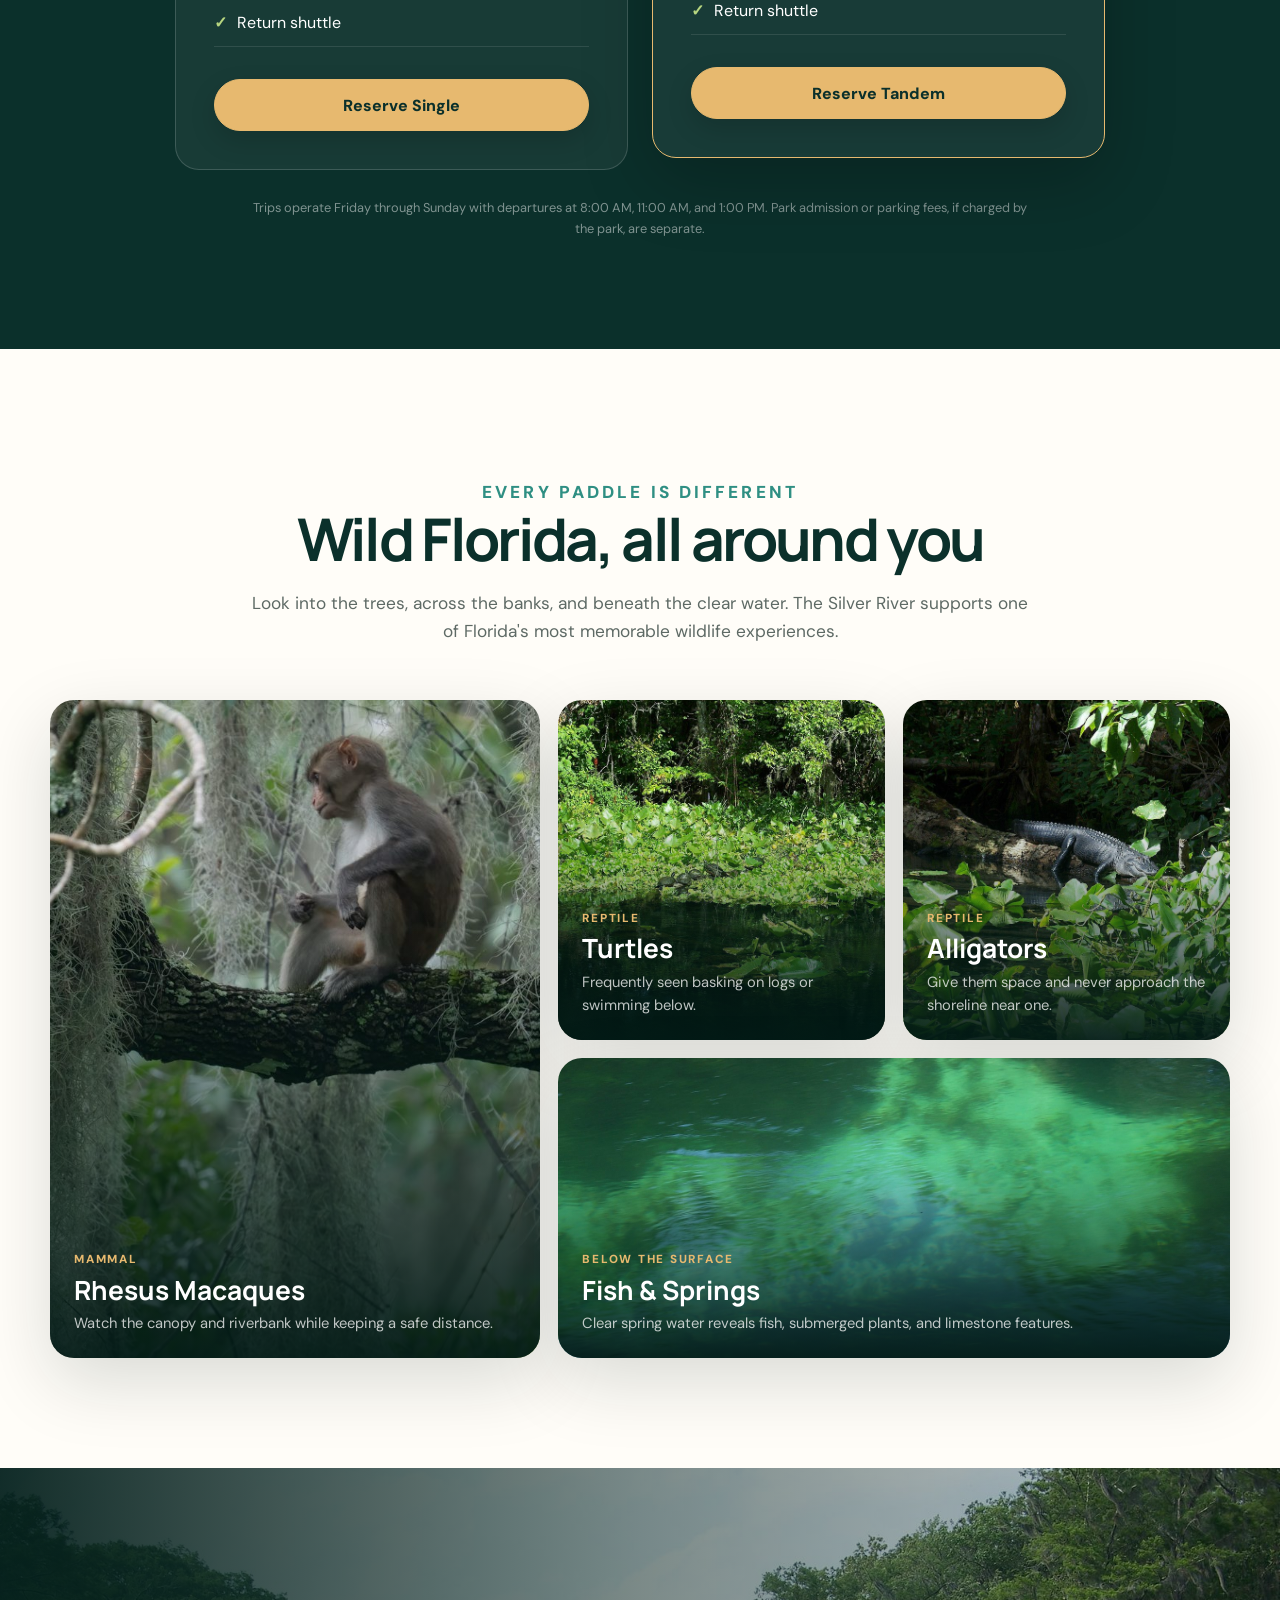
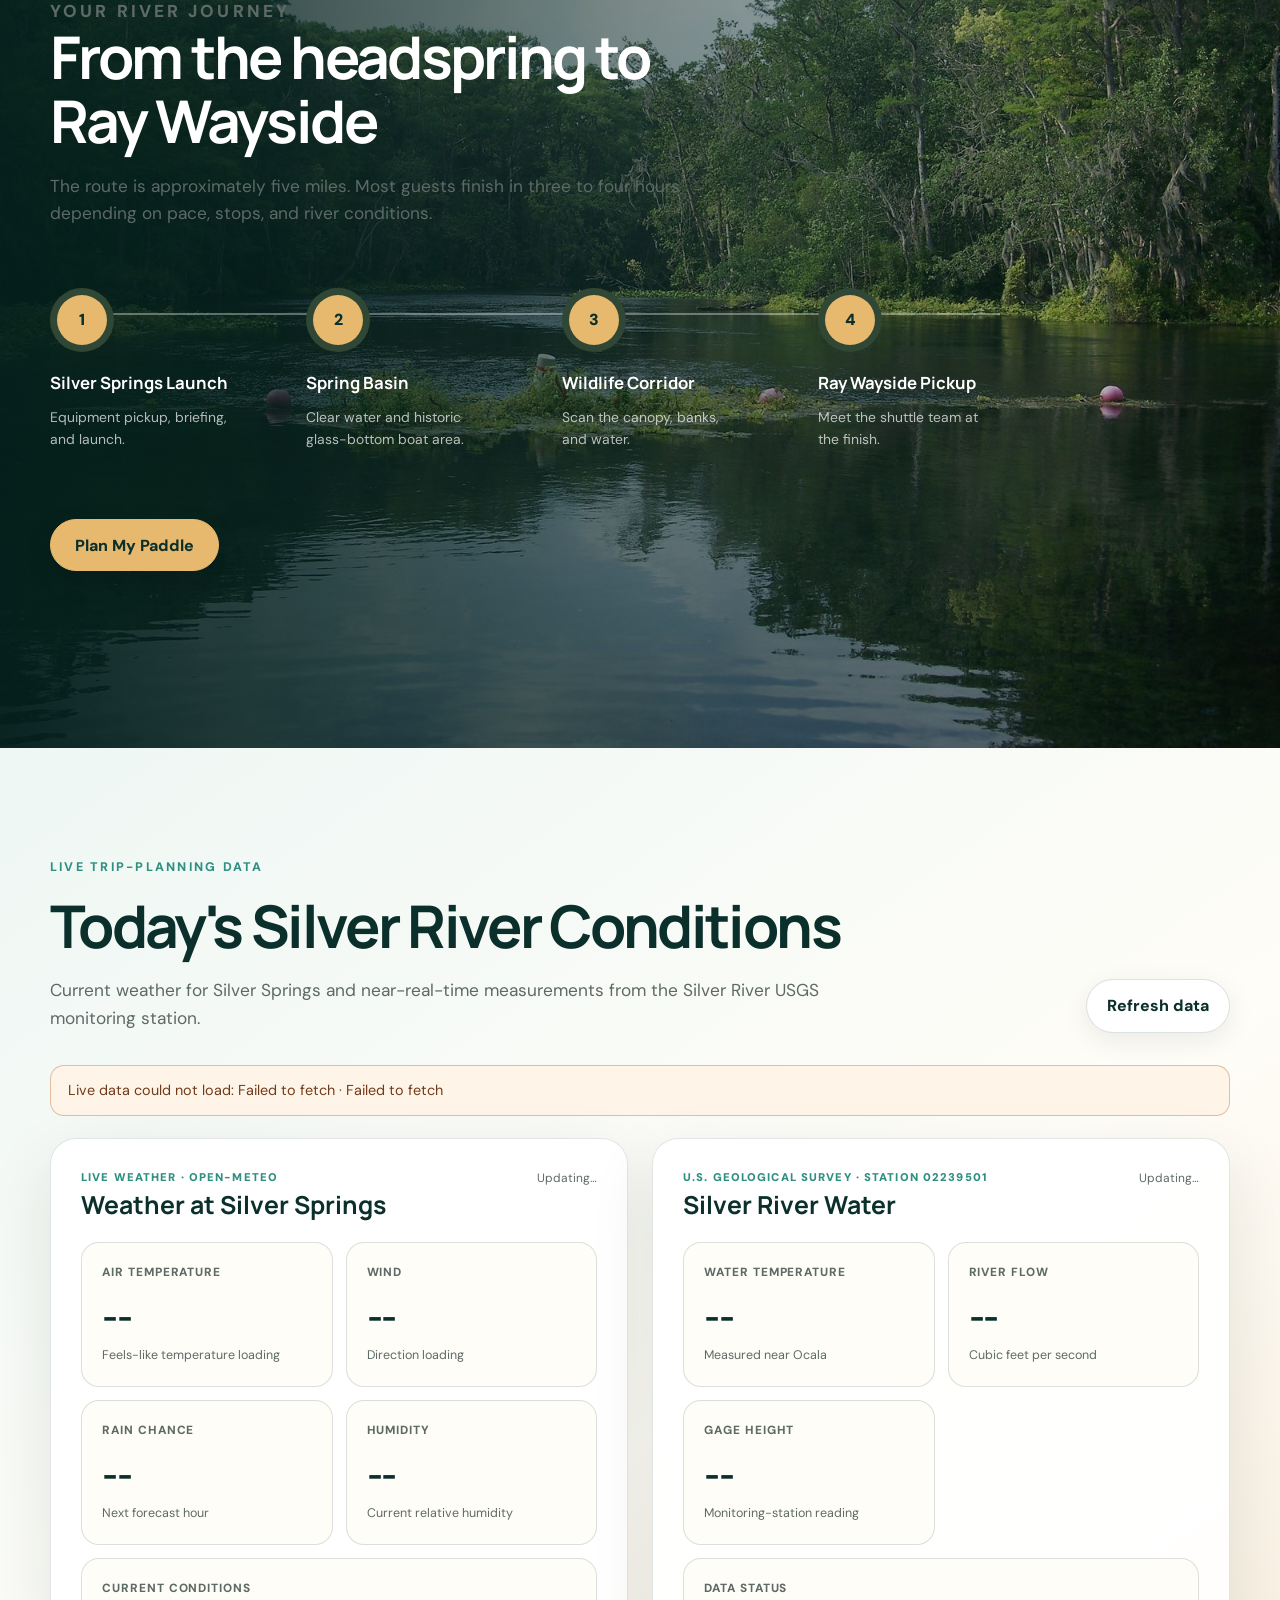
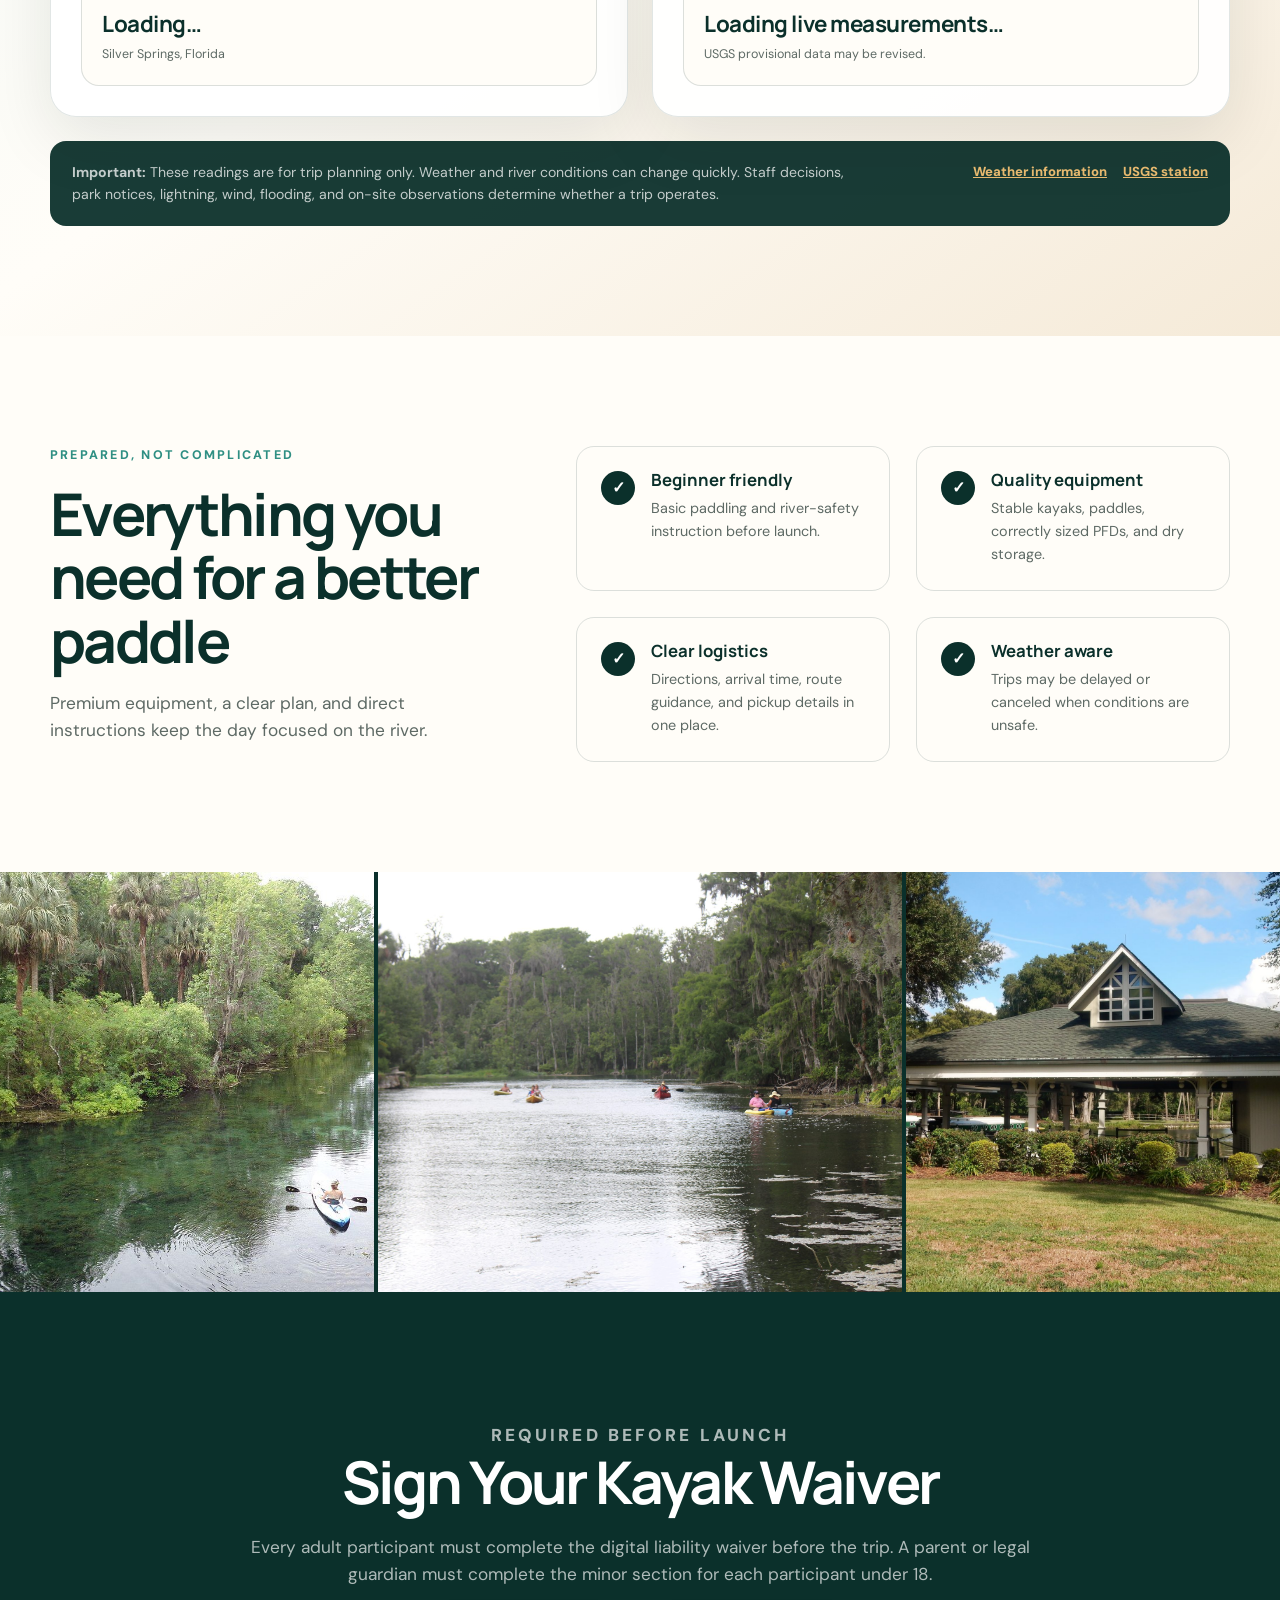
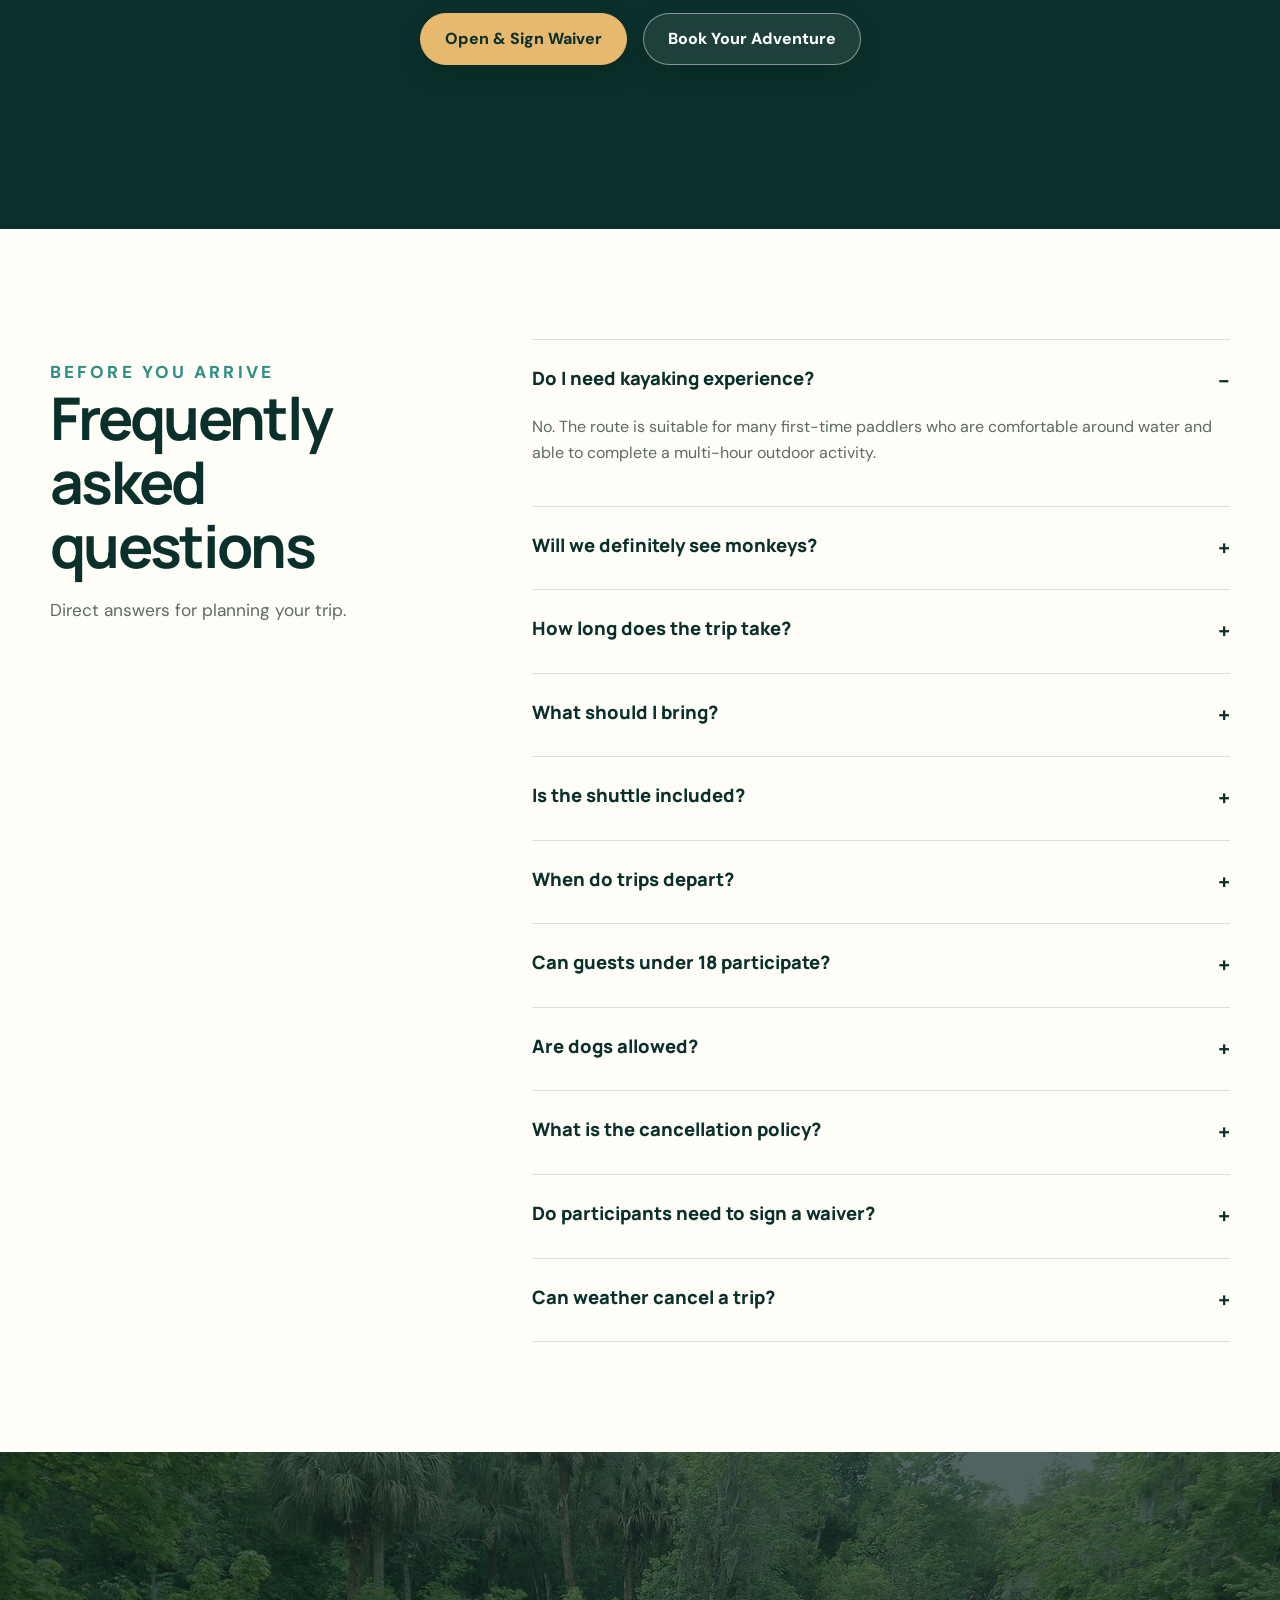
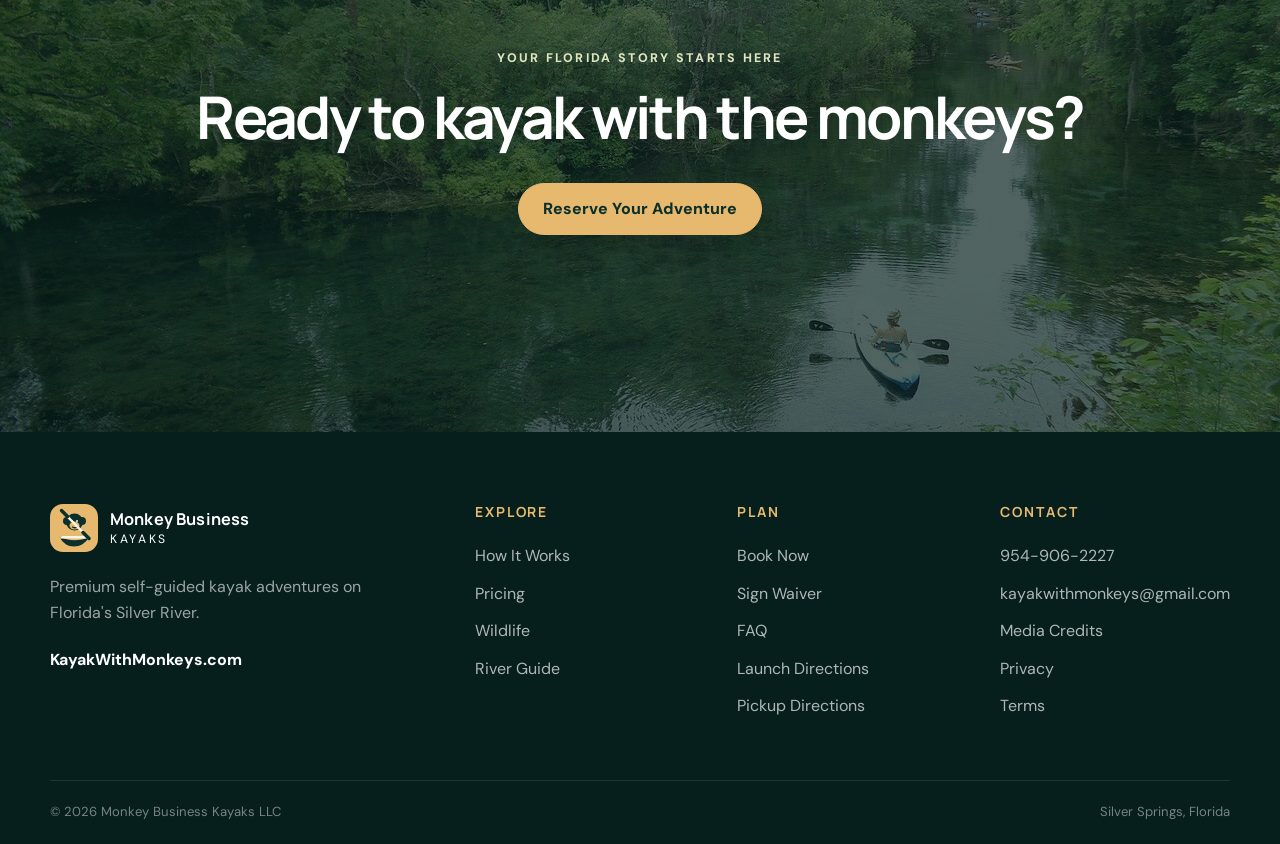
==== commit c0b0b08e: "Add files via upload" ====
--- a/index.html
+++ b/index.html
@@ -12,9 +12,7 @@
   <link rel="canonical" href="https://kayakwithmonkeys.com/" />
   <link rel="icon" href="assets/logo-mark.svg" type="image/svg+xml" />
   <link rel="stylesheet" href="assets/styles.css" />
-  <link rel="stylesheet" href="assets/conditions.css" />
   <script defer src="assets/script.js"></script>
-  <script defer src="assets/conditions.js"></script>
   <script type="application/ld+json">
   {
     "@context": "https://schema.org",
@@ -28,6 +26,34 @@
     "email": "kayakwithmonkeys@gmail.com"
   }
   </script>
+
+<style id="conditions-inline-styles">
+.conditions-section{padding:110px 0;background:linear-gradient(145deg,#eef7f4 0%,#fffdf8 55%,#f5ead8 100%);color:var(--ink)}
+.conditions-heading{display:grid;grid-template-columns:1fr auto;gap:36px;align-items:end;margin-bottom:32px}
+.conditions-heading>div{max-width:820px}.conditions-heading h2{max-width:820px}
+.conditions-heading p:not(.eyebrow){color:var(--muted);font-size:1.08rem;margin:20px 0 0}
+.conditions-refresh{border:1px solid var(--line);border-radius:999px;background:#fff;color:var(--ink);padding:13px 20px;font-weight:800;cursor:pointer;box-shadow:0 8px 28px rgba(4,28,24,.08)}
+.conditions-refresh:hover{transform:translateY(-1px)}.conditions-refresh:disabled{opacity:.6;cursor:wait}
+.conditions-alert{margin:0 0 22px;padding:13px 17px;border:1px solid rgba(47,143,131,.25);border-radius:14px;background:rgba(255,255,255,.72);color:var(--muted);font-size:.9rem}
+.conditions-alert.is-warning{border-color:rgba(176,87,30,.35);background:#fff4e8;color:#713a18}
+.conditions-alert.is-success{border-color:rgba(47,143,131,.3);background:#effaf6;color:#174e47}
+.conditions-columns{display:grid;grid-template-columns:1fr 1fr;gap:24px}
+.condition-panel{border:1px solid rgba(11,48,43,.12);border-radius:26px;padding:30px;background:rgba(255,255,255,.92);box-shadow:0 22px 65px rgba(4,28,24,.1)}
+.condition-panel-header{display:flex;align-items:flex-start;justify-content:space-between;gap:18px;margin-bottom:24px}
+.condition-panel-header h3{font-size:1.55rem;margin-top:5px}.condition-source{display:block;color:var(--spring);font-size:.7rem;font-weight:900;letter-spacing:.1em;text-transform:uppercase}
+.condition-updated{color:var(--muted);font-size:.75rem;white-space:nowrap}
+.condition-cards{display:grid;grid-template-columns:1fr 1fr;gap:13px}
+.condition-card{min-height:145px;padding:20px;border:1px solid var(--line);border-radius:18px;background:var(--paper);display:flex;flex-direction:column;justify-content:space-between}
+.condition-card-wide{grid-column:1/-1;min-height:125px}.condition-label{color:var(--muted);font-size:.74rem;font-weight:800;letter-spacing:.08em;text-transform:uppercase}
+.condition-card strong{display:block;font-family:Manrope,sans-serif;font-size:clamp(1.7rem,3vw,2.65rem);line-height:1.05;letter-spacing:-.035em;margin:14px 0 9px}
+.condition-card-wide strong{font-size:1.4rem;letter-spacing:-.02em}.condition-card small{color:var(--muted);font-size:.78rem}
+.conditions-footer{display:flex;justify-content:space-between;gap:30px;align-items:flex-start;margin-top:24px;padding:20px 22px;border-radius:16px;background:rgba(11,48,43,.94);color:#fff}
+.conditions-footer p{margin:0;max-width:800px;color:rgba(255,255,255,.74);font-size:.88rem}.conditions-footer div{display:flex;gap:16px;flex-wrap:wrap;justify-content:flex-end}
+.conditions-footer a{color:var(--sand);font-weight:800;font-size:.82rem;text-decoration:underline}
+@media(max-width:900px){.conditions-heading{grid-template-columns:1fr;align-items:start}.conditions-refresh{justify-self:start}.conditions-columns{grid-template-columns:1fr}.conditions-footer{flex-direction:column}.conditions-footer div{justify-content:flex-start}}
+@media(max-width:600px){.conditions-section{padding:78px 0}.condition-panel{padding:20px}.condition-panel-header{flex-direction:column}.condition-cards{grid-template-columns:1fr}.condition-card-wide{grid-column:auto}.condition-updated{white-space:normal}}
+</style>
+
 </head>
 <body>
   <a class="skip-link" href="#main">Skip to content</a>
@@ -56,8 +82,25 @@
 
   <main id="main">
     <section class="hero" id="top" aria-labelledby="hero-title">
-      <img class="hero-media" src="assets/images/hero-kayakers.jpg" alt="Kayakers paddling through Silver Springs State Park" />
+      <video
+        class="hero-media hero-video"
+        id="hero-video"
+        autoplay
+        muted
+        loop
+        playsinline
+        preload="metadata"
+        poster="assets/images/hero-kayakers.jpg"
+        aria-hidden="true"
+      >
+        <source src="https://upload.wikimedia.org/wikipedia/commons/e/ec/Kayak_Hokkaido_-_river_near_Lake_Shikotsu_-_2016_08_15_.webm" type="video/webm" />
+      </video>
       <div class="hero-overlay"></div>
+      <button class="hero-video-toggle" id="hero-video-toggle" type="button" aria-label="Pause background video" aria-pressed="false">
+        <span class="pause-icon" aria-hidden="true">Ⅱ</span>
+        <span class="play-icon" aria-hidden="true">▶</span>
+        <span class="video-toggle-text">Pause video</span>
+      </button>
       <div class="container hero-content">
         <p class="eyebrow">Silver Springs, Florida</p>
         <h1 id="hero-title">Paddle With Florida's Wild Monkeys</h1>
@@ -161,7 +204,7 @@
           <div>
             <p class="eyebrow dark">Live trip-planning data</p>
             <h2 id="conditions-title">Today's Silver River Conditions</h2>
-            <p>Current forecast information for Silver Springs and near-real-time water measurements from the Silver River USGS monitoring station.</p>
+            <p>Current weather for Silver Springs and near-real-time measurements from the Silver River USGS monitoring station.</p>
           </div>
           <button class="conditions-refresh" id="conditions-refresh" type="button">Refresh data</button>
         </div>
@@ -174,7 +217,7 @@
           <section class="condition-panel" aria-labelledby="weather-panel-title">
             <div class="condition-panel-header">
               <div>
-                <span class="condition-source">NOAA / National Weather Service</span>
+                <span class="condition-source">Live weather · Open-Meteo</span>
                 <h3 id="weather-panel-title">Weather at Silver Springs</h3>
               </div>
               <span class="condition-updated" id="weather-updated">Updating…</span>
@@ -183,25 +226,29 @@
               <article class="condition-card">
                 <span class="condition-label">Air temperature</span>
                 <strong id="air-temperature">--</strong>
-                <small id="air-temperature-detail">Current hourly forecast</small>
+                <small id="feels-like">Feels-like temperature loading</small>
               </article>
               <article class="condition-card">
                 <span class="condition-label">Wind</span>
                 <strong id="wind-speed">--</strong>
-                <small id="wind-direction">Direction unavailable</small>
+                <small id="wind-direction">Direction loading</small>
               </article>
               <article class="condition-card">
                 <span class="condition-label">Rain chance</span>
                 <strong id="rain-chance">--</strong>
-                <small>Current forecast period</small>
+                <small>Next forecast hour</small>
+              </article>
+              <article class="condition-card">
+                <span class="condition-label">Humidity</span>
+                <strong id="humidity">--</strong>
+                <small>Current relative humidity</small>
               </article>
               <article class="condition-card condition-card-wide">
-                <span class="condition-label">Forecast</span>
+                <span class="condition-label">Current conditions</span>
                 <strong id="weather-summary">Loading…</strong>
-                <small id="weather-period">Silver Springs, Florida</small>
+                <small>Silver Springs, Florida</small>
               </article>
             </div>
-            <div class="active-alerts" id="active-alerts">Checking for active weather alerts…</div>
           </section>
 
           <section class="condition-panel" aria-labelledby="water-panel-title">
@@ -238,10 +285,10 @@
         </div>
 
         <div class="conditions-footer">
-          <p><strong>Important:</strong> These readings are provided for trip planning only. Conditions can change quickly. Staff decisions, park notices, lightning, wind, flooding, and on-site observations control whether a trip operates.</p>
+          <p><strong>Important:</strong> These readings are for trip planning only. Weather and river conditions can change quickly. Staff decisions, park notices, lightning, wind, flooding, and on-site observations determine whether a trip operates.</p>
           <div>
-            <a href="https://forecast.weather.gov/MapClick.php?lat=29.216389&lon=-82.057777" target="_blank" rel="noopener">Full NWS forecast</a>
-            <a href="https://waterdata.usgs.gov/monitoring-location/02239501/" target="_blank" rel="noopener">USGS Silver River station</a>
+            <a href="https://www.weather.gov/" target="_blank" rel="noopener">Weather information</a>
+            <a href="https://waterdata.usgs.gov/monitoring-location/02239501/" target="_blank" rel="noopener">USGS station</a>
           </div>
         </div>
       </div>
@@ -263,6 +310,20 @@
       <figure><img src="assets/images/kayak-river.jpg" alt="Kayak on the clear Silver River" loading="lazy" /></figure>
       <figure><img src="assets/images/hero-kayakers.jpg" alt="Group kayaking at Silver Springs" loading="lazy" /></figure>
       <figure><img src="assets/images/silver-springs.jpg" alt="Silver Springs park grounds" loading="lazy" /></figure>
+    </section>
+
+    <section class="section section-dark" id="waiver">
+      <div class="container">
+        <div class="section-heading narrow">
+          <p class="eyebrow">Required before launch</p>
+          <h2>Sign Your Kayak Waiver</h2>
+          <p>Every adult participant must complete the digital liability waiver before the trip. A parent or legal guardian must complete the minor section for each participant under 18.</p>
+          <div style="display:flex;justify-content:center;gap:1rem;flex-wrap:wrap;margin-top:1.5rem">
+            <a class="button" href="waiver.html">Open &amp; Sign Waiver</a>
+            <a class="button button-ghost" href="book.html">Book Your Adventure</a>
+          </div>
+        </div>
+      </div>
     </section>
 
     <section class="section section-light" id="faq">
@@ -300,5 +361,120 @@
     </div>
     <div class="container footer-bottom"><span>© <span id="year"></span> Monkey Business Kayaks LLC</span><span>Silver Springs, Florida</span></div>
   </footer>
+
+<script id="conditions-inline-script">
+(() => {
+  const WEATHER_URL = 'https://api.open-meteo.com/v1/forecast?latitude=29.2164&longitude=-82.0578&current=temperature_2m,apparent_temperature,relative_humidity_2m,weather_code,wind_speed_10m,wind_direction_10m&hourly=precipitation_probability&temperature_unit=fahrenheit&wind_speed_unit=mph&timezone=America%2FNew_York&forecast_days=1';
+  const USGS_URL = 'https://waterservices.usgs.gov/nwis/iv/?format=json&sites=02239501&parameterCd=00010,00060,00065&siteStatus=all&period=PT2H';
+
+  const $ = id => document.getElementById(id);
+  const set = (id, value) => { const el=$(id); if(el) el.textContent=value; };
+  const updateTime = value => {
+    if(!value) return 'Update time unavailable';
+    const d=new Date(value);
+    if(Number.isNaN(d.getTime())) return 'Update time unavailable';
+    return 'Updated '+new Intl.DateTimeFormat('en-US',{month:'short',day:'numeric',hour:'numeric',minute:'2-digit',timeZone:'America/New_York'}).format(d)+' ET';
+  };
+  const direction = deg => {
+    const names=['N','NE','E','SE','S','SW','W','NW'];
+    return names[Math.round((Number(deg)||0)/45)%8];
+  };
+  const weatherText = code => ({
+    0:'Clear sky',1:'Mainly clear',2:'Partly cloudy',3:'Overcast',
+    45:'Fog',48:'Freezing fog',51:'Light drizzle',53:'Drizzle',55:'Heavy drizzle',
+    61:'Light rain',63:'Rain',65:'Heavy rain',71:'Light snow',73:'Snow',75:'Heavy snow',
+    80:'Rain showers',81:'Rain showers',82:'Heavy rain showers',
+    95:'Thunderstorms',96:'Thunderstorms with hail',99:'Severe thunderstorms with hail'
+  }[code] || 'Current conditions available');
+
+  async function getJSON(url){
+    const response=await fetch(url,{cache:'no-store'});
+    if(!response.ok) throw new Error('HTTP '+response.status);
+    return response.json();
+  }
+
+  async function loadWeather(){
+    const data=await getJSON(WEATHER_URL);
+    const c=data.current;
+    if(!c) throw new Error('Weather response contained no current data');
+    set('air-temperature',Math.round(c.temperature_2m)+'°F');
+    set('feels-like','Feels like '+Math.round(c.apparent_temperature)+'°F');
+    set('wind-speed',Math.round(c.wind_speed_10m)+' mph');
+    set('wind-direction','From '+direction(c.wind_direction_10m));
+    set('humidity',Math.round(c.relative_humidity_2m)+'%');
+    set('weather-summary',weatherText(c.weather_code));
+    set('weather-updated',updateTime(c.time));
+
+    let chance='Not listed';
+    const times=data.hourly?.time || [];
+    const values=data.hourly?.precipitation_probability || [];
+    if(times.length && values.length){
+      const now=new Date(c.time).getTime();
+      let best=0, diff=Infinity;
+      times.forEach((time,i)=>{
+        const d=Math.abs(new Date(time).getTime()-now);
+        if(d<diff){diff=d;best=i;}
+      });
+      if(values[best]!==null && values[best]!==undefined) chance=Math.round(values[best])+'%';
+    }
+    set('rain-chance',chance);
+  }
+
+  async function loadWater(){
+    const data=await getJSON(USGS_URL);
+    const series=data?.value?.timeSeries;
+    if(!Array.isArray(series)||!series.length) throw new Error('USGS returned no current measurements');
+    const readings={};
+    series.forEach(item=>{
+      const code=item?.variable?.variableCode?.[0]?.value;
+      const values=item?.values?.[0]?.value || [];
+      const reading=values[values.length-1];
+      if(code && reading) readings[code]=reading;
+    });
+    const tempC=parseFloat(readings['00010']?.value);
+    const flow=parseFloat(readings['00060']?.value);
+    const gage=parseFloat(readings['00065']?.value);
+    set('water-temperature',Number.isFinite(tempC)?((tempC*9/5)+32).toFixed(1)+'°F':'Not reported');
+    set('river-flow',Number.isFinite(flow)?Math.round(flow).toLocaleString('en-US')+' cfs':'Not reported');
+    set('gage-height',Number.isFinite(gage)?gage.toFixed(2)+' ft':'Not reported');
+
+    const times=Object.values(readings).map(r=>r.dateTime).filter(Boolean).sort();
+    const latest=times[times.length-1];
+    set('water-updated',updateTime(latest));
+    set('water-status',latest?'Live USGS readings received':'USGS readings received');
+  }
+
+  async function loadAll(){
+    const button=$('conditions-refresh');
+    const alert=$('conditions-alert');
+    if(button) button.disabled=true;
+    if(alert){alert.className='conditions-alert';alert.textContent='Loading current weather and river measurements…';}
+
+    const results=await Promise.allSettled([loadWeather(),loadWater()]);
+    const failed=results.filter(r=>r.status==='rejected');
+    if(alert){
+      if(!failed.length){
+        alert.className='conditions-alert is-success';
+        alert.textContent='Live weather and Silver River measurements loaded successfully.';
+      }else{
+        alert.className='conditions-alert is-warning';
+        const details=failed.map(r=>r.reason?.message || 'unknown error').join(' · ');
+        alert.textContent=(failed.length===2?'Live data could not load: ':'One source could not load: ')+details;
+      }
+    }
+    if(button) button.disabled=false;
+  }
+
+  function start(){
+    if(!$('conditions')) return;
+    $('conditions-refresh')?.addEventListener('click',loadAll);
+    loadAll();
+    setInterval(loadAll,30*60*1000);
+  }
+  if(document.readyState==='loading') document.addEventListener('DOMContentLoaded',start);
+  else start();
+})();
+</script>
+
 </body>
 </html>
